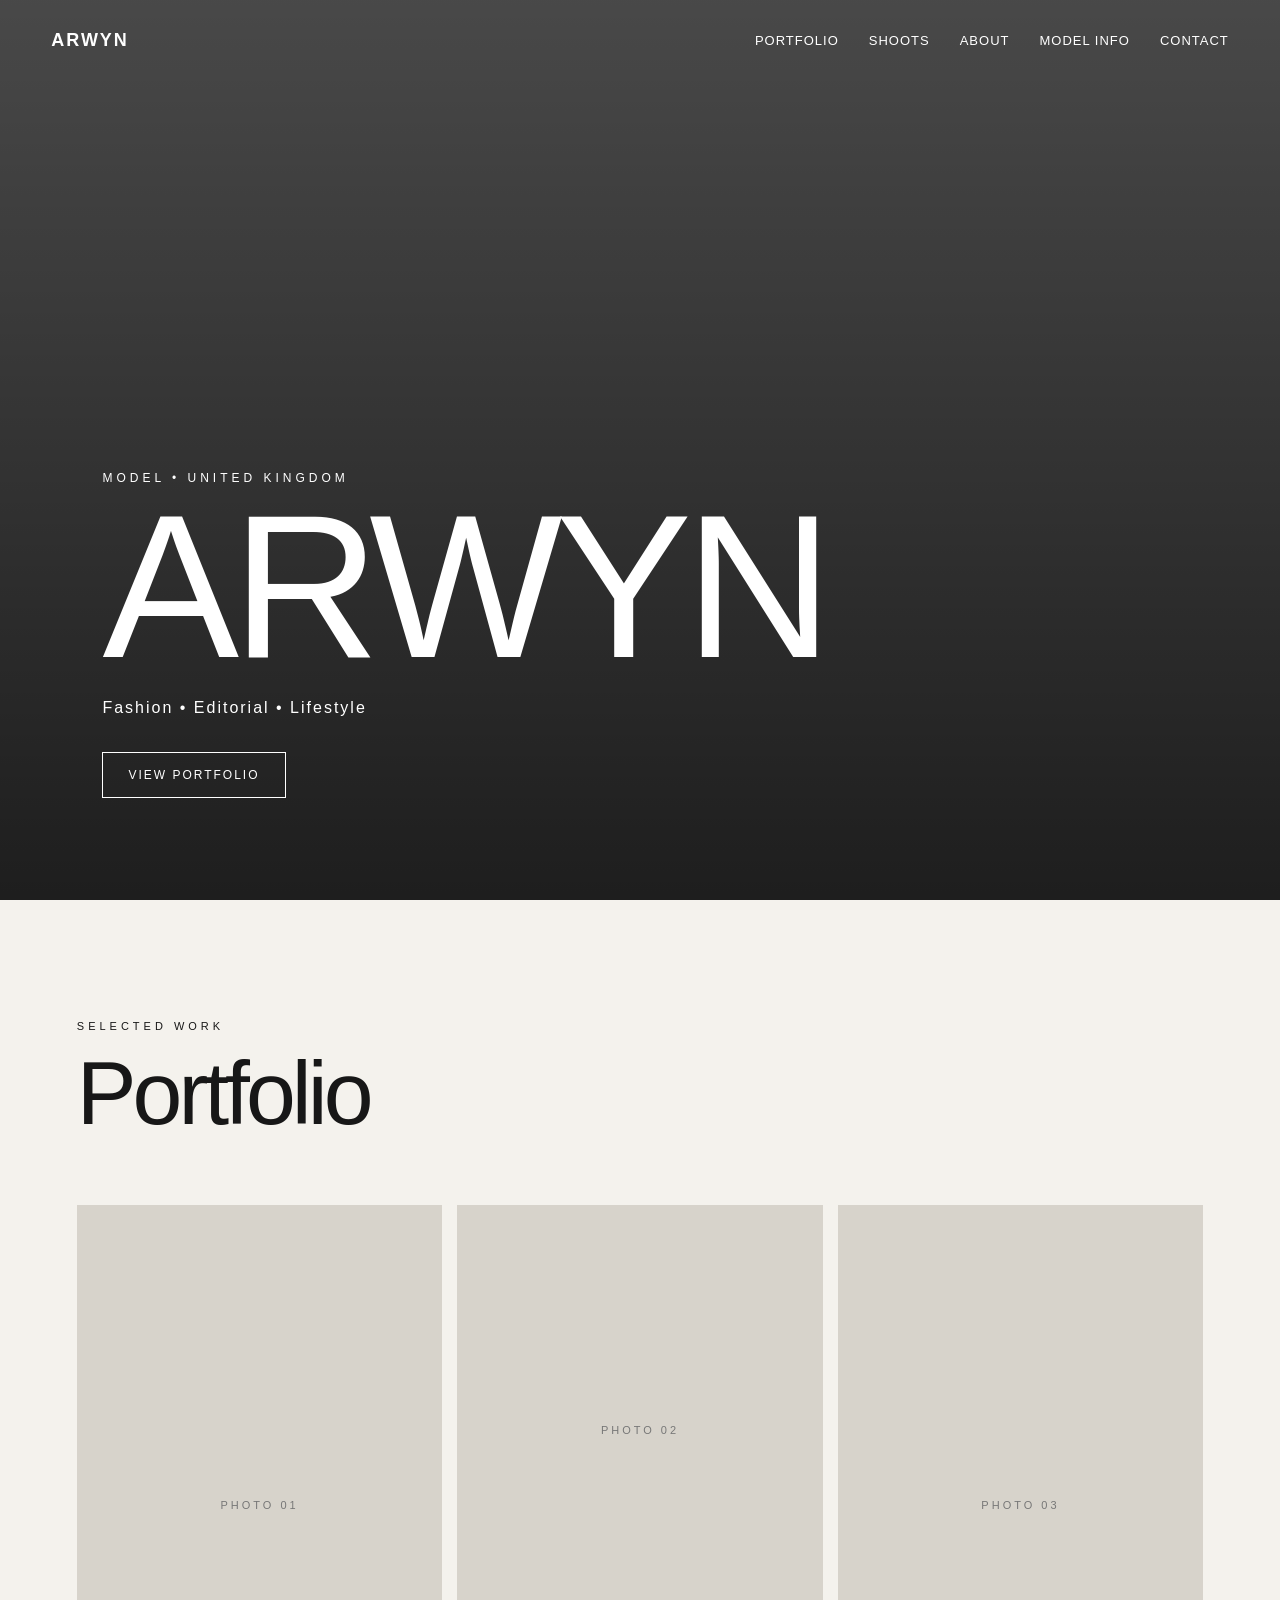
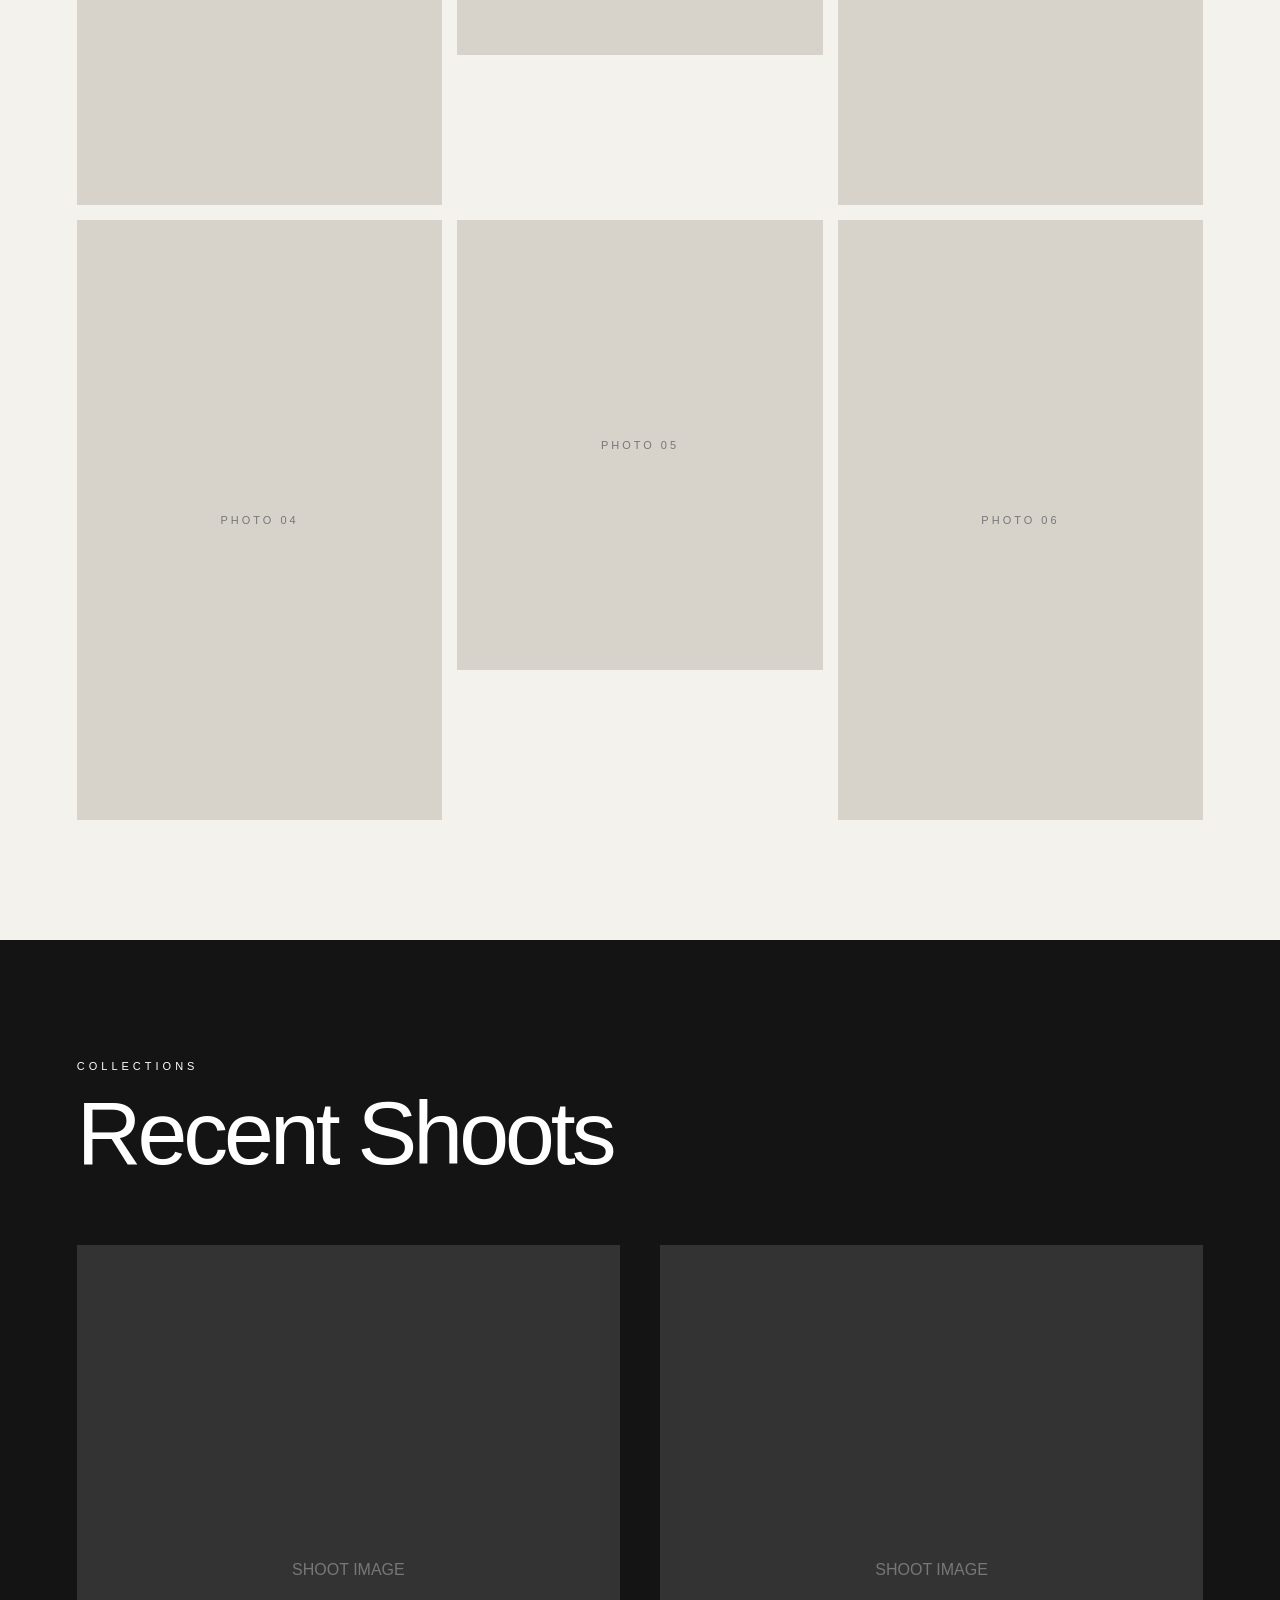
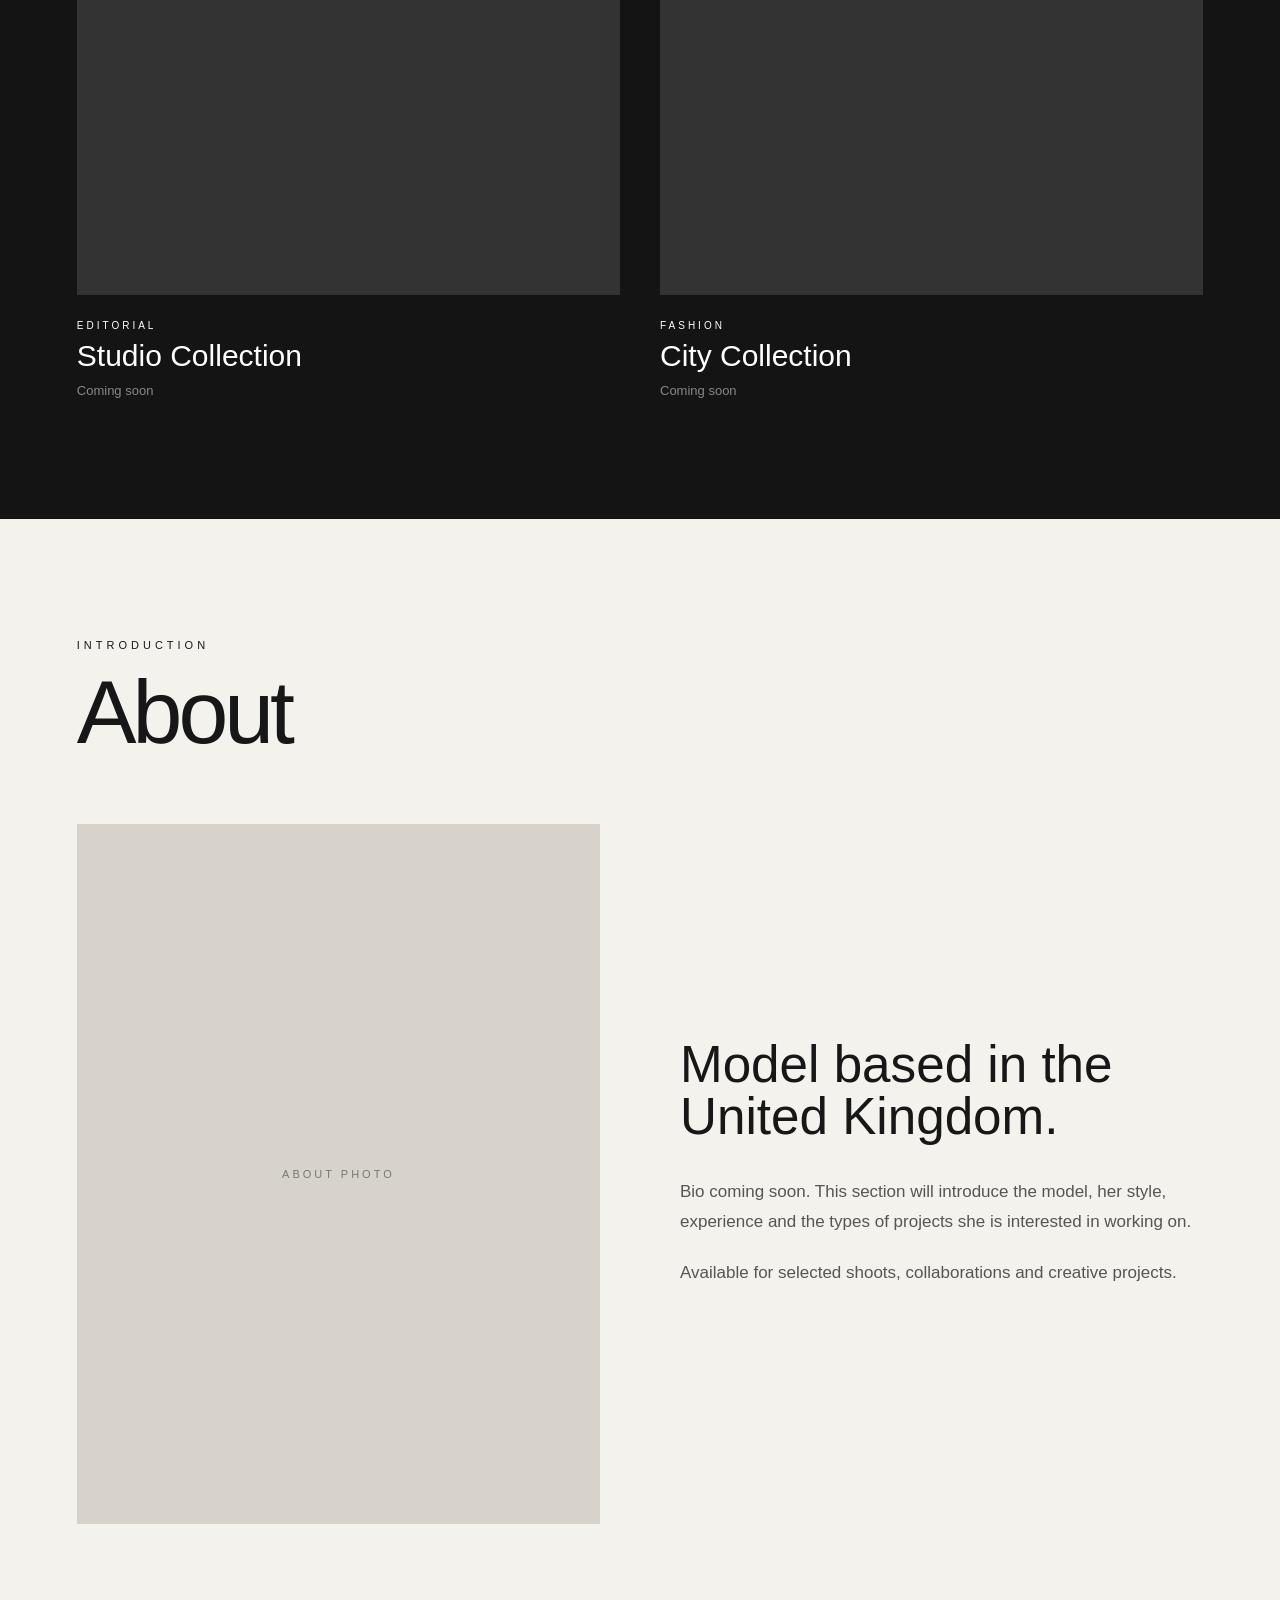
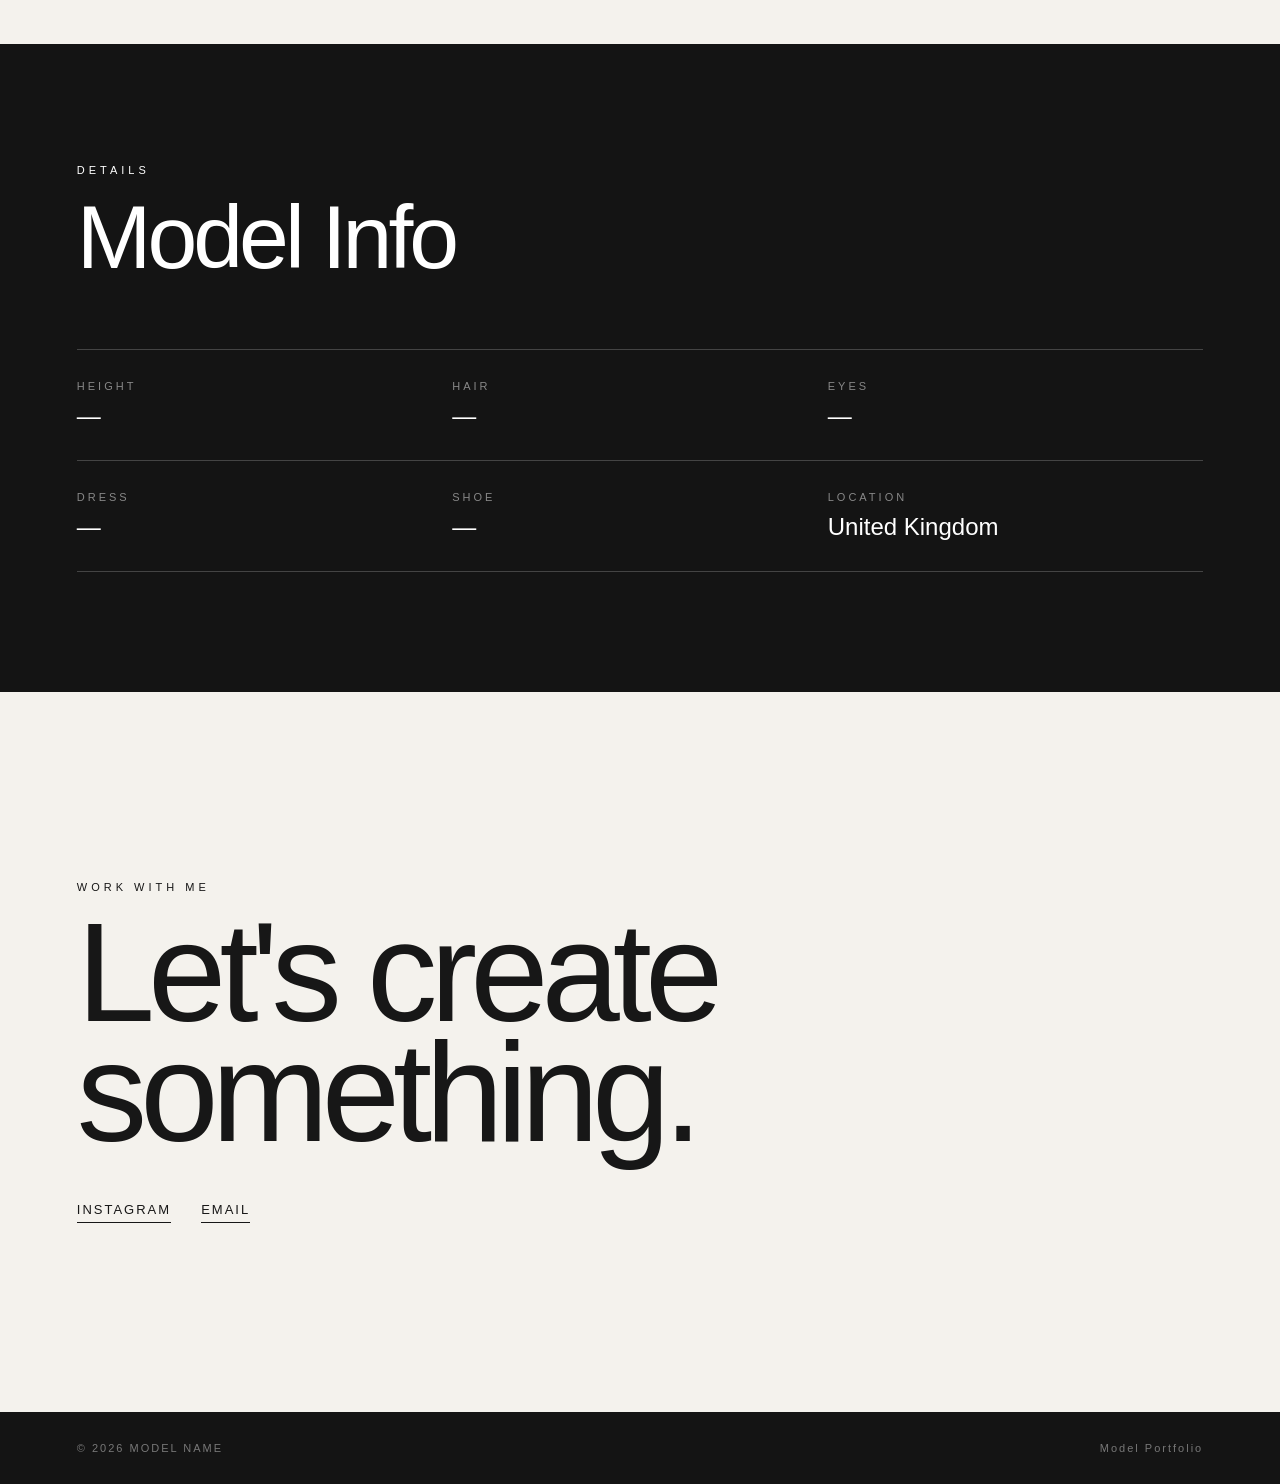
==== index.html @ 03724d53 "Add files via upload" ====
<!DOCTYPE html>
<html lang="en">
<head>
    <meta charset="UTF-8">
    <meta name="viewport" content="width=device-width, initial-scale=1.0">

    <title>Arwyn | Model Portfolio</title>

    <link rel="stylesheet" href="style.css">
</head>

<body>

    <header>
        <nav>
            <a href="#" class="logo">ARWYN</a>

<button class="menu-button" aria-label="Open menu">
    <span></span>
    <span></span>
    <span></span>
</button>

            <div class="nav-links">
                <a href="#portfolio">Portfolio</a>
                <a href="#shoots">Shoots</a>
                <a href="#about">About</a>
                <a href="#info">Model Info</a>
                <a href="#contact">Contact</a>
            </div>
        </nav>
    </header>


    <main>

        <!-- HERO -->
        <section class="hero">
            <div class="hero-content">
                <p class="eyebrow">MODEL • UNITED KINGDOM</p>

                <h1>ARWYN</h1>

                <p class="hero-description">
                    Fashion • Editorial • Lifestyle
                </p>

                <a href="#portfolio" class="button">
                    View Portfolio
                </a>
            </div>
        </section>


        <!-- PORTFOLIO -->
        <section id="portfolio" class="section">

            <div class="section-heading">
                <p>SELECTED WORK</p>
                <h2>Portfolio</h2>
            </div>

            <div class="portfolio-grid">

                <div class="placeholder portfolio-item">
                    PHOTO 01
                </div>

                <div class="placeholder portfolio-item">
                    PHOTO 02
                </div>

                <div class="placeholder portfolio-item">
                    PHOTO 03
                </div>

                <div class="placeholder portfolio-item">
                    PHOTO 04
                </div>

                <div class="placeholder portfolio-item">
                    PHOTO 05
                </div>

                <div class="placeholder portfolio-item">
                    PHOTO 06
                </div>

            </div>

        </section>


        <!-- SHOOTS -->
        <section id="shoots" class="section dark-section">

            <div class="section-heading">
                <p>COLLECTIONS</p>
                <h2>Recent Shoots</h2>
            </div>

            <div class="shoot-grid">

                <article class="shoot-card">
                    <div class="shoot-image">
                        SHOOT IMAGE
                    </div>

                    <p>EDITORIAL</p>
                    <h3>Studio Collection</h3>
                    <span>Coming soon</span>
                </article>


                <article class="shoot-card">
                    <div class="shoot-image">
                        SHOOT IMAGE
                    </div>

                    <p>FASHION</p>
                    <h3>City Collection</h3>
                    <span>Coming soon</span>
                </article>

            </div>

        </section>


        <!-- ABOUT -->
        <section id="about" class="section about">

            <div class="section-heading">
                <p>INTRODUCTION</p>
                <h2>About</h2>
            </div>

            <div class="about-content">

                <div class="about-photo">
                    ABOUT PHOTO
                </div>

                <div class="about-text">
                    <h3>Model based in the United Kingdom.</h3>

                    <p>
                        Bio coming soon. This section will introduce the model,
                        her style, experience and the types of projects she is
                        interested in working on.
                    </p>

                    <p>
                        Available for selected shoots, collaborations and
                        creative projects.
                    </p>
                </div>

            </div>

        </section>


        <!-- MODEL INFO -->
        <section id="info" class="section dark-section">

            <div class="section-heading">
                <p>DETAILS</p>
                <h2>Model Info</h2>
            </div>

            <div class="model-info">

                <div>
                    <span>Height</span>
                    <strong>—</strong>
                </div>

                <div>
                    <span>Hair</span>
                    <strong>—</strong>
                </div>

                <div>
                    <span>Eyes</span>
                    <strong>—</strong>
                </div>

                <div>
                    <span>Dress</span>
                    <strong>—</strong>
                </div>

                <div>
                    <span>Shoe</span>
                    <strong>—</strong>
                </div>

                <div>
                    <span>Location</span>
                    <strong>United Kingdom</strong>
                </div>

            </div>

        </section>


        <!-- CONTACT -->
        <section id="contact" class="section contact">

            <p>WORK WITH ME</p>

            <h2>
                Let's create<br>
                something.
            </h2>

<div class="contact-links">
    <a href="https://www.instagram.com/ari_oats.m/"
       target="_blank"
       rel="noopener noreferrer">
        Instagram
    </a>

    <a href="#" class="email-link">
        Email
    </a>
</div>

        </section>

    </main>


    <footer>
        <p>© 2026 MODEL NAME</p>
        <p>Model Portfolio</p>
    </footer>

<!-- IMAGE LIGHTBOX -->
<div class="lightbox" id="lightbox">
    <button class="lightbox-close" aria-label="Close image">&times;</button>

    <button class="lightbox-arrow lightbox-prev" aria-label="Previous image">
        &#10094;
    </button>

    <div class="lightbox-content">
        <div class="lightbox-placeholder">
            PHOTO
        </div>

        <p class="lightbox-counter"></p>
    </div>

    <button class="lightbox-arrow lightbox-next" aria-label="Next image">
        &#10095;
    </button>
</div>

    <script src="script.js"></script>

</body>
</html>
---- style.css ----
* {
    margin: 0;
    padding: 0;
    box-sizing: border-box;
}

html {
    scroll-behavior: smooth;
}

body {
    font-family: Arial, Helvetica, sans-serif;
    background: #f4f2ed;
    color: #171717;
}


/* NAVIGATION */

header {
    position: absolute;
    top: 0;
    left: 0;
    width: 100%;
    z-index: 10;
}

nav {
    width: min(1400px, 92%);
    margin: auto;
    padding: 30px 0;

    display: flex;
    justify-content: space-between;
    align-items: center;
}

nav a {
    color: white;
    text-decoration: none;
}

.logo {
    font-size: 18px;
    font-weight: 700;
    letter-spacing: 2px;
}

.nav-links {
    display: flex;
    gap: 30px;
}

.nav-links a {
    font-size: 13px;
    text-transform: uppercase;
    letter-spacing: 1px;
}


/* HERO */

.hero {
    min-height: 100vh;

    display: flex;
    align-items: flex-end;

    padding: 8%;

    color: white;

    background:
        linear-gradient(
            rgba(0,0,0,0.15),
            rgba(0,0,0,0.65)
        ),
        #555;

    position: relative;
}

.hero-content {
    max-width: 900px;
}

.eyebrow {
    font-size: 12px;
    letter-spacing: 4px;
    margin-bottom: 20px;
}

.hero h1 {
    font-size: clamp(80px, 16vw, 230px);
    line-height: 0.8;
    letter-spacing: -7px;
    font-weight: 500;
}

.hero-description {
    margin-top: 30px;
    font-size: 16px;
    letter-spacing: 2px;
}

.button {
    display: inline-block;

    margin-top: 35px;
    padding: 15px 25px;

    border: 1px solid white;

    color: white;
    text-decoration: none;

    text-transform: uppercase;
    font-size: 12px;
    letter-spacing: 2px;

    transition: 0.3s;
}

.button:hover {
    background: white;
    color: black;
}


/* GENERAL SECTIONS */

.section {
    padding: 120px 6%;
}

.section-heading {
    margin-bottom: 60px;
}

.section-heading p {
    font-size: 11px;
    letter-spacing: 4px;
    margin-bottom: 10px;
}

.section-heading h2 {
    font-size: clamp(50px, 7vw, 100px);
    font-weight: 400;
    letter-spacing: -4px;
}


/* PORTFOLIO */

.portfolio-grid {
    display: grid;

    grid-template-columns:
        repeat(3, 1fr);

    gap: 15px;
}

.placeholder {
    height: 600px;

    display: flex;
    justify-content: center;
    align-items: center;

    background: #d7d3cb;

    color: #777;

    font-size: 11px;
    letter-spacing: 3px;
}

.placeholder:nth-child(2),
.placeholder:nth-child(5) {
    height: 450px;
}


/* DARK SECTIONS */

.dark-section {
    background: #141414;
    color: white;
}


/* SHOOTS */

.shoot-grid {
    display: grid;
    grid-template-columns: 1fr 1fr;
    gap: 40px;
}

.shoot-image {
    height: 650px;

    display: flex;
    justify-content: center;
    align-items: center;

    background: #333;

    color: #777;

    margin-bottom: 25px;
}

.shoot-card p {
    font-size: 10px;
    letter-spacing: 3px;

    margin-bottom: 8px;
}

.shoot-card h3 {
    font-size: 30px;
    font-weight: 400;

    margin-bottom: 8px;
}

.shoot-card span {
    color: #888;
    font-size: 13px;
}


/* ABOUT */

.about-content {
    display: grid;
    grid-template-columns: 1fr 1fr;

    gap: 80px;
    align-items: center;
}

.about-photo {
    height: 700px;

    background: #d7d3cb;

    display: flex;
    justify-content: center;
    align-items: center;

    color: #777;

    letter-spacing: 3px;
    font-size: 11px;
}

.about-text h3 {
    font-size: clamp(35px, 4vw, 65px);
    font-weight: 400;

    line-height: 1;

    margin-bottom: 35px;
}

.about-text p {
    max-width: 550px;

    font-size: 17px;
    line-height: 1.8;

    margin-bottom: 20px;

    color: #555;
}


/* MODEL INFO */

.model-info {
    display: grid;
    grid-template-columns:
        repeat(3, 1fr);

    border-top: 1px solid #444;
}

.model-info div {
    padding: 30px 0;

    border-bottom: 1px solid #444;
}

.model-info span {
    display: block;

    color: #888;

    font-size: 11px;
    text-transform: uppercase;
    letter-spacing: 3px;

    margin-bottom: 10px;
}

.model-info strong {
    font-size: 24px;
    font-weight: 400;
}


/* CONTACT */

.contact {
    min-height: 80vh;

    display: flex;
    flex-direction: column;
    justify-content: center;
}

.contact > p {
    font-size: 11px;
    letter-spacing: 4px;

    margin-bottom: 20px;
}

.contact h2 {
    font-size: clamp(70px, 11vw, 160px);

    font-weight: 400;
    letter-spacing: -7px;

    line-height: 0.85;
}

.contact-links {
    display: flex;
    gap: 30px;

    margin-top: 50px;
}

.contact-links a {
    color: #171717;

    font-size: 13px;
    text-transform: uppercase;
    letter-spacing: 2px;

    text-decoration: none;

    border-bottom: 1px solid #171717;

    padding-bottom: 5px;
}


/* FOOTER */

footer {
    padding: 30px 6%;

    background: #141414;
    color: #777;

    display: flex;
    justify-content: space-between;

    font-size: 11px;
    letter-spacing: 2px;
}


/* MOBILE */

@media (max-width: 800px) {

    .nav-links {
        display: none;
    }

    .hero {
        padding: 30px;
        padding-bottom: 70px;
    }

    .hero h1 {
        letter-spacing: -4px;
    }

    .section {
        padding: 80px 25px;
    }

    .portfolio-grid {
        grid-template-columns: 1fr;
    }

    .placeholder,
    .placeholder:nth-child(2),
    .placeholder:nth-child(5) {
        height: 550px;
    }

    .shoot-grid {
        grid-template-columns: 1fr;
    }

    .shoot-image {
        height: 550px;
    }

    .about-content {
        grid-template-columns: 1fr;
        gap: 40px;
    }

    .about-photo {
        height: 550px;
    }

    .model-info {
        grid-template-columns: 1fr 1fr;
    }

    .contact h2 {
        letter-spacing: -4px;
    }

}

/* MOBILE MENU BUTTON */

.menu-button {
    display: none;
    background: none;
    border: none;
    cursor: pointer;
    padding: 10px;
}

.menu-button span {
    display: block;
    width: 25px;
    height: 1px;
    background: white;
    margin: 6px 0;
    transition: 0.3s;
}

@media (max-width: 800px) {

    .menu-button {
        display: block;
        position: relative;
        z-index: 101;
    }

    .nav-links {
        position: fixed;
        inset: 0;

        background: #141414;

        display: flex;
        flex-direction: column;
        justify-content: center;
        align-items: center;

        gap: 30px;

        opacity: 0;
        visibility: hidden;

        transition: 0.3s;

        z-index: 100;
    }

    .nav-links.active {
        opacity: 1;
        visibility: visible;
    }

    .nav-links a {
        font-size: 25px;
    }

    .menu-button.active span:nth-child(1) {
        transform: translateY(7px) rotate(45deg);
    }

    .menu-button.active span:nth-child(2) {
        opacity: 0;
    }

    .menu-button.active span:nth-child(3) {
        transform: translateY(-7px) rotate(-45deg);
    }
}

/* PORTFOLIO HOVER */

.portfolio-item {
    cursor: pointer;
    overflow: hidden;
    transition: transform 0.3s ease;
}

.portfolio-item:hover {
    transform: scale(0.985);
}


/* LIGHTBOX */

.lightbox {
    position: fixed;
    inset: 0;

    background: rgba(10, 10, 10, 0.97);

    z-index: 1000;

    display: flex;
    align-items: center;
    justify-content: center;

    opacity: 0;
    visibility: hidden;

    transition: opacity 0.3s ease;
}

.lightbox.active {
    opacity: 1;
    visibility: visible;
}

.lightbox-content {
    width: min(80vw, 900px);
    height: 80vh;

    display: flex;
    flex-direction: column;
    justify-content: center;
    align-items: center;
}

.lightbox-placeholder {
    width: 100%;
    height: 100%;

    background: #292929;

    color: #777;

    display: flex;
    align-items: center;
    justify-content: center;

    letter-spacing: 4px;
    font-size: 12px;
}

.lightbox-counter {
    color: #888;

    margin-top: 15px;

    font-size: 11px;
    letter-spacing: 3px;
}

.lightbox-close {
    position: absolute;

    top: 25px;
    right: 35px;

    border: none;
    background: none;

    color: white;

    font-size: 45px;
    font-weight: 200;

    cursor: pointer;

    z-index: 1001;
}

.lightbox-arrow {
    position: absolute;

    top: 50%;
    transform: translateY(-50%);

    background: none;
    border: none;

    color: white;

    font-size: 35px;

    cursor: pointer;

    padding: 25px;
}

.lightbox-prev {
    left: 20px;
}

.lightbox-next {
    right: 20px;
}


/* LIGHTBOX MOBILE */

@media (max-width: 800px) {

    .lightbox-content {
        width: 90vw;
        height: 70vh;
    }

    .lightbox-prev {
        left: 0;
    }

    .lightbox-next {
        right: 0;
    }

    .lightbox-arrow {
        font-size: 25px;
        padding: 15px;
    }

    .lightbox-close {
        top: 15px;
        right: 20px;
    }
}
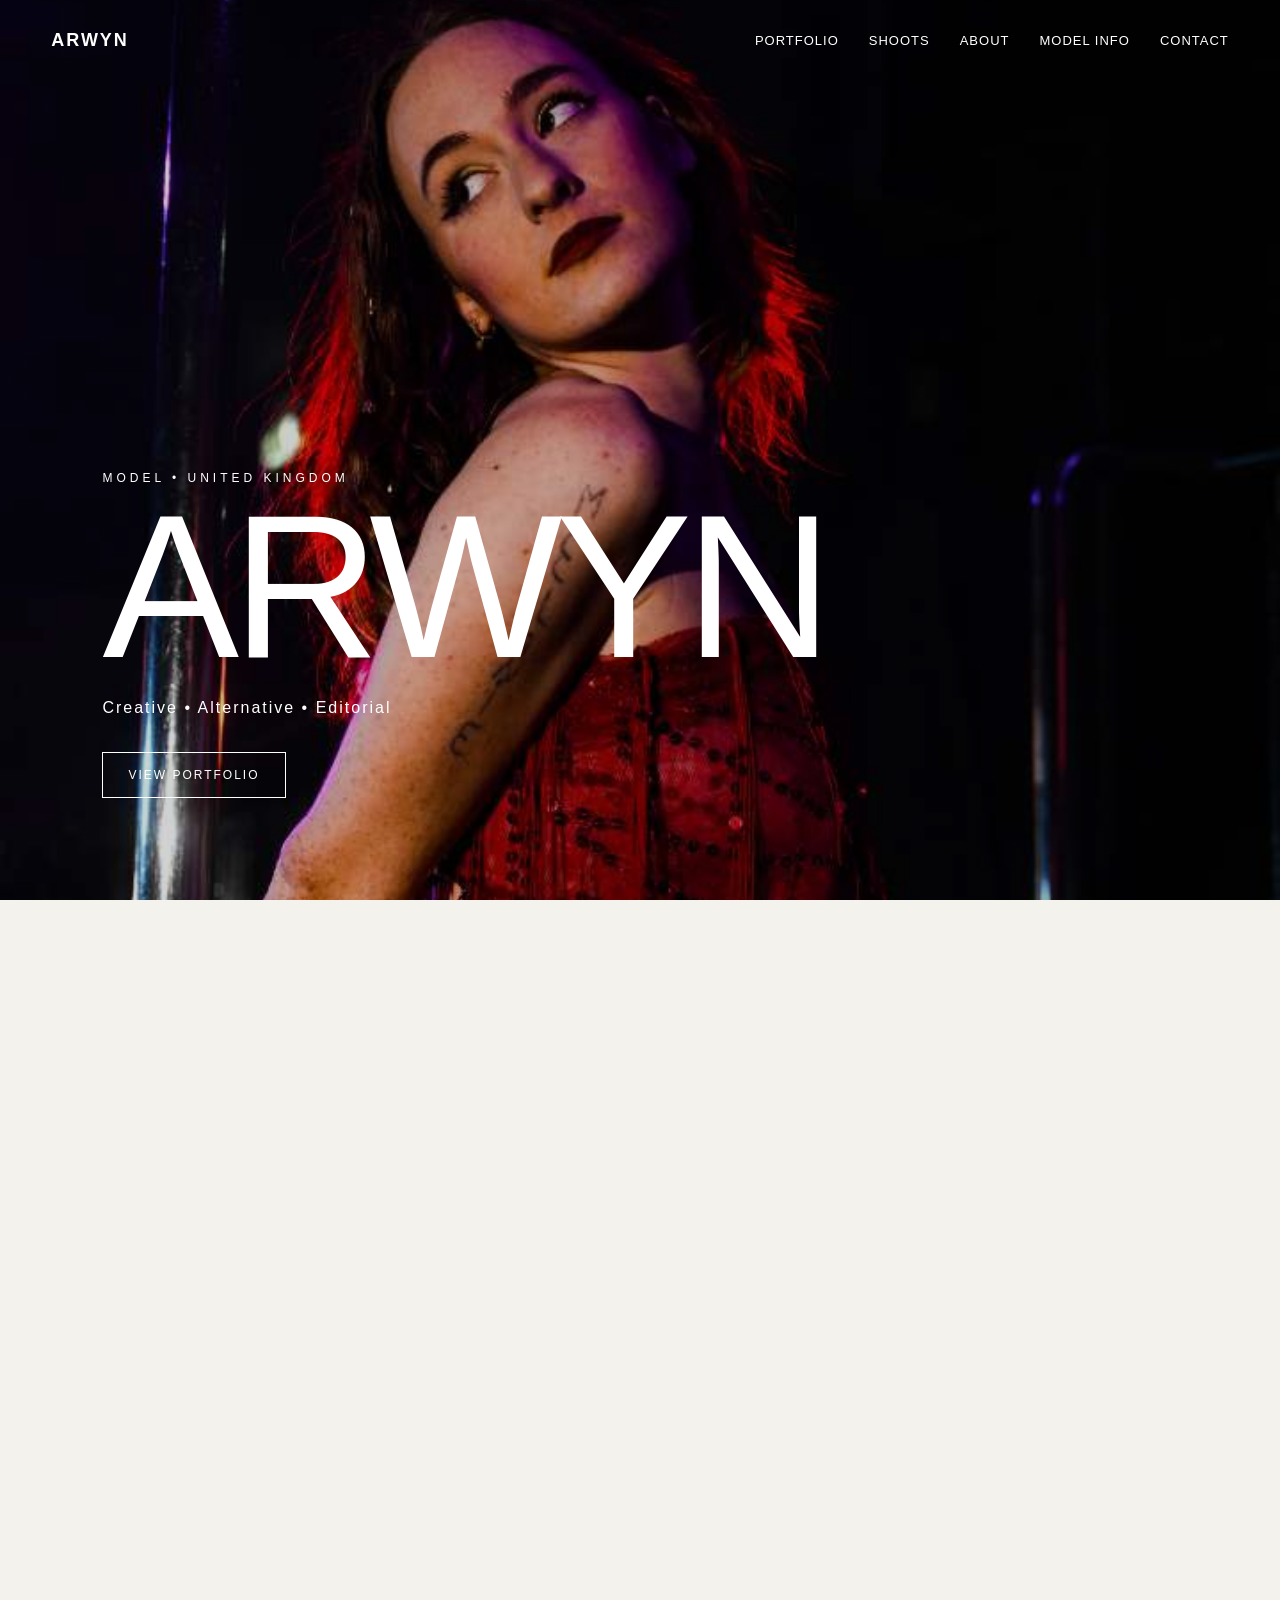
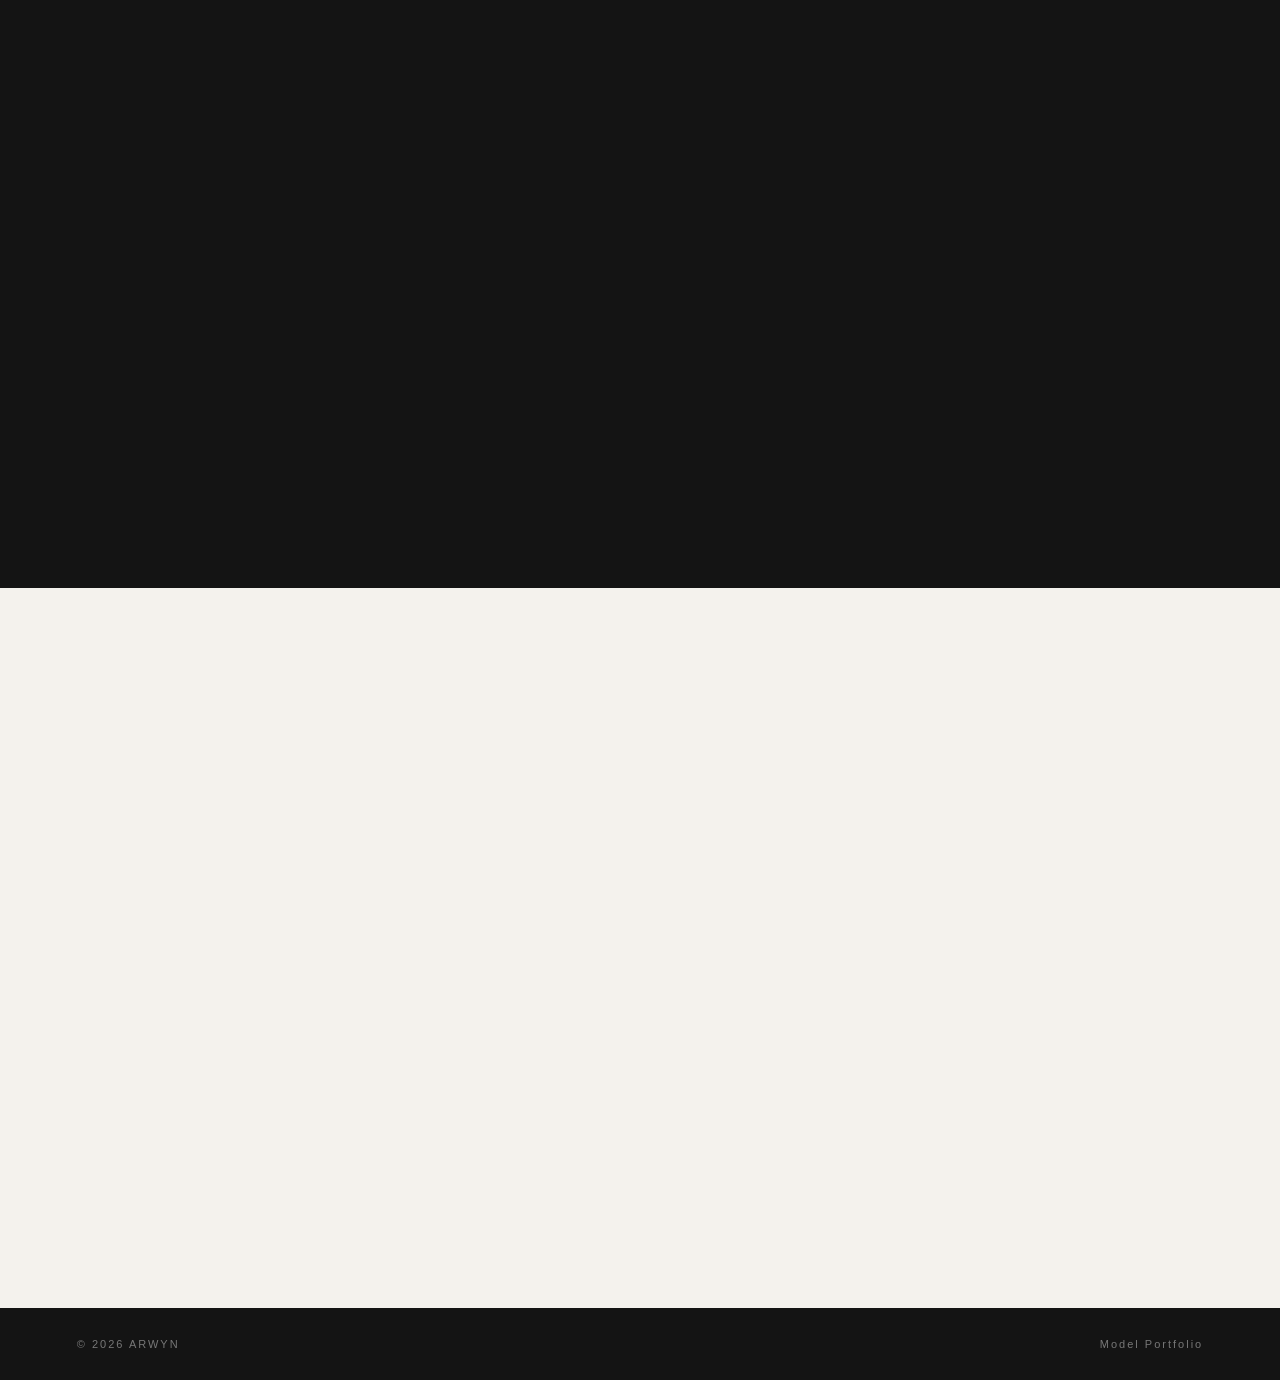
==== commit 8ce51685: "Add files via upload" ====
--- a/index.html
+++ b/index.html
@@ -42,7 +42,7 @@
                 <h1>ARWYN</h1>
 
                 <p class="hero-description">
-                    Fashion • Editorial • Lifestyle
+                    Creative • Alternative • Editorial
                 </p>
 
                 <a href="#portfolio" class="button">
@@ -55,38 +55,38 @@
         <!-- PORTFOLIO -->
         <section id="portfolio" class="section">
 
-            <div class="section-heading">
+            <div class="section-heading reveal">
                 <p>SELECTED WORK</p>
                 <h2>Portfolio</h2>
             </div>
 
-            <div class="portfolio-grid">
-
-                <div class="placeholder portfolio-item">
-                    PHOTO 01
-                </div>
-
-                <div class="placeholder portfolio-item">
-                    PHOTO 02
-                </div>
-
-                <div class="placeholder portfolio-item">
-                    PHOTO 03
-                </div>
-
-                <div class="placeholder portfolio-item">
-                    PHOTO 04
-                </div>
-
-                <div class="placeholder portfolio-item">
-                    PHOTO 05
-                </div>
-
-                <div class="placeholder portfolio-item">
-                    PHOTO 06
-                </div>
-
-            </div>
+<div class="portfolio-grid reveal">
+
+    <div class="portfolio-item">
+        <img src="images/portfolio/arwyn-01.jpg" alt="Arwyn modelling">
+    </div>
+
+    <div class="portfolio-item">
+        <img src="images/portfolio/arwyn-02.jpg" alt="Arwyn modelling">
+    </div>
+
+    <div class="portfolio-item">
+        <img src="images/portfolio/arwyn-03.jpg" alt="Arwyn modelling">
+    </div>
+
+    <div class="portfolio-item">
+        <img src="images/portfolio/arwyn-04.jpg" alt="Arwyn modelling">
+    </div>
+
+    <div class="portfolio-item">
+        <img src="images/portfolio/arwyn-05.jpg" alt="Arwyn modelling">
+    </div>
+
+    <div class="portfolio-item">
+        <img src="images/portfolio/arwyn-06.jpg" alt="Arwyn modelling">
+    </div>
+
+</div>
 
         </section>
 
@@ -94,12 +94,12 @@
         <!-- SHOOTS -->
         <section id="shoots" class="section dark-section">
 
-            <div class="section-heading">
+            <div class="section-heading reveal">
                 <p>COLLECTIONS</p>
                 <h2>Recent Shoots</h2>
             </div>
 
-            <div class="shoot-grid">
+            <div class="shoot-grid reveal">
 
                 <article class="shoot-card">
                     <div class="shoot-image">
@@ -130,31 +130,35 @@
         <!-- ABOUT -->
         <section id="about" class="section about">
 
-            <div class="section-heading">
+            <div class="section-heading reveal">
                 <p>INTRODUCTION</p>
                 <h2>About</h2>
             </div>
 
-            <div class="about-content">
+            <div class="about-content reveal">
 
                 <div class="about-photo">
                     ABOUT PHOTO
                 </div>
 
-                <div class="about-text">
-                    <h3>Model based in the United Kingdom.</h3>
-
-                    <p>
-                        Bio coming soon. This section will introduce the model,
-                        her style, experience and the types of projects she is
-                        interested in working on.
-                    </p>
-
-                    <p>
-                        Available for selected shoots, collaborations and
-                        creative projects.
-                    </p>
-                </div>
+<div class="about-text">
+
+    <h3>Adventurous, creative and always up for something new.</h3>
+
+    <p>
+        I'm Arwyn, a UK-based model with an adventurous spirit
+        and a bubbly, outgoing personality. I love trying new
+        things, getting creative and bringing energy and
+        personality to every shoot.
+    </p>
+
+    <p>
+        I'm always interested in exploring new styles, ideas and
+        locations, and I'm excited to keep building my portfolio
+        through creative shoots and collaborations.
+    </p>
+
+</div>
 
             </div>
 
@@ -164,50 +168,50 @@
         <!-- MODEL INFO -->
         <section id="info" class="section dark-section">
 
-            <div class="section-heading">
+            <div class="section-heading reveal">
                 <p>DETAILS</p>
                 <h2>Model Info</h2>
             </div>
 
-            <div class="model-info">
-
-                <div>
-                    <span>Height</span>
-                    <strong>—</strong>
-                </div>
-
-                <div>
-                    <span>Hair</span>
-                    <strong>—</strong>
-                </div>
-
-                <div>
-                    <span>Eyes</span>
-                    <strong>—</strong>
-                </div>
-
-                <div>
-                    <span>Dress</span>
-                    <strong>—</strong>
-                </div>
-
-                <div>
-                    <span>Shoe</span>
-                    <strong>—</strong>
-                </div>
-
-                <div>
-                    <span>Location</span>
-                    <strong>United Kingdom</strong>
-                </div>
-
-            </div>
+<div class="model-info reveal">
+
+    <div>
+        <span>Height</span>
+        <strong>5'3"</strong>
+    </div>
+
+    <div>
+        <span>Hair</span>
+        <strong>Red</strong>
+    </div>
+
+    <div>
+        <span>Eyes</span>
+        <strong>Brown</strong>
+    </div>
+
+    <div>
+        <span>Dress</span>
+        <strong>UK 8</strong>
+    </div>
+
+    <div>
+        <span>Shoe</span>
+        <strong>UK 5</strong>
+    </div>
+
+    <div>
+        <span>Location</span>
+        <strong>United Kingdom</strong>
+    </div>
+
+</div>
 
         </section>
 
 
         <!-- CONTACT -->
-        <section id="contact" class="section contact">
+        <section id="contact" class="section contact reveal">
 
             <p>WORK WITH ME</p>
 
@@ -234,7 +238,7 @@
 
 
     <footer>
-        <p>© 2026 MODEL NAME</p>
+        <p>© 2026 ARWYN</p>
         <p>Model Portfolio</p>
     </footer>
 
--- a/style.css
+++ b/style.css
@@ -71,13 +71,16 @@
     color: white;
 
     background:
-        linear-gradient(
-            rgba(0,0,0,0.15),
-            rgba(0,0,0,0.65)
-        ),
-        #555;
-
-    position: relative;
+    linear-gradient(
+        90deg,
+        rgba(0, 0, 0, 0.15),
+        rgba(0, 0, 0, 0.35)
+    ),
+    url("images/hero/arwyn-hero.jpg");
+
+background-size: cover;
+background-position: center 25%;
+background-repeat: no-repeat;
 }
 
 .hero-content {
@@ -159,6 +162,26 @@
         repeat(3, 1fr);
 
     gap: 15px;
+}
+
+.portfolio-item {
+    overflow: hidden;
+    cursor: pointer;
+    background: #111;
+}
+
+.portfolio-item img {
+    width: 100%;
+    height: 100%;
+    display: block;
+
+    object-fit: cover;
+
+    transition: transform 0.6s ease;
+}
+
+.portfolio-item:hover img {
+    transform: scale(1.025);
 }
 
 .placeholder {
@@ -649,4 +672,19 @@
         top: 15px;
         right: 20px;
     }
+}
+
+/* SCROLL REVEAL */
+
+.reveal {
+    opacity: 0;
+    transform: translateY(40px);
+    transition:
+        opacity 0.8s ease,
+        transform 0.8s ease;
+}
+
+.reveal.visible {
+    opacity: 1;
+    transform: translateY(0);
 }
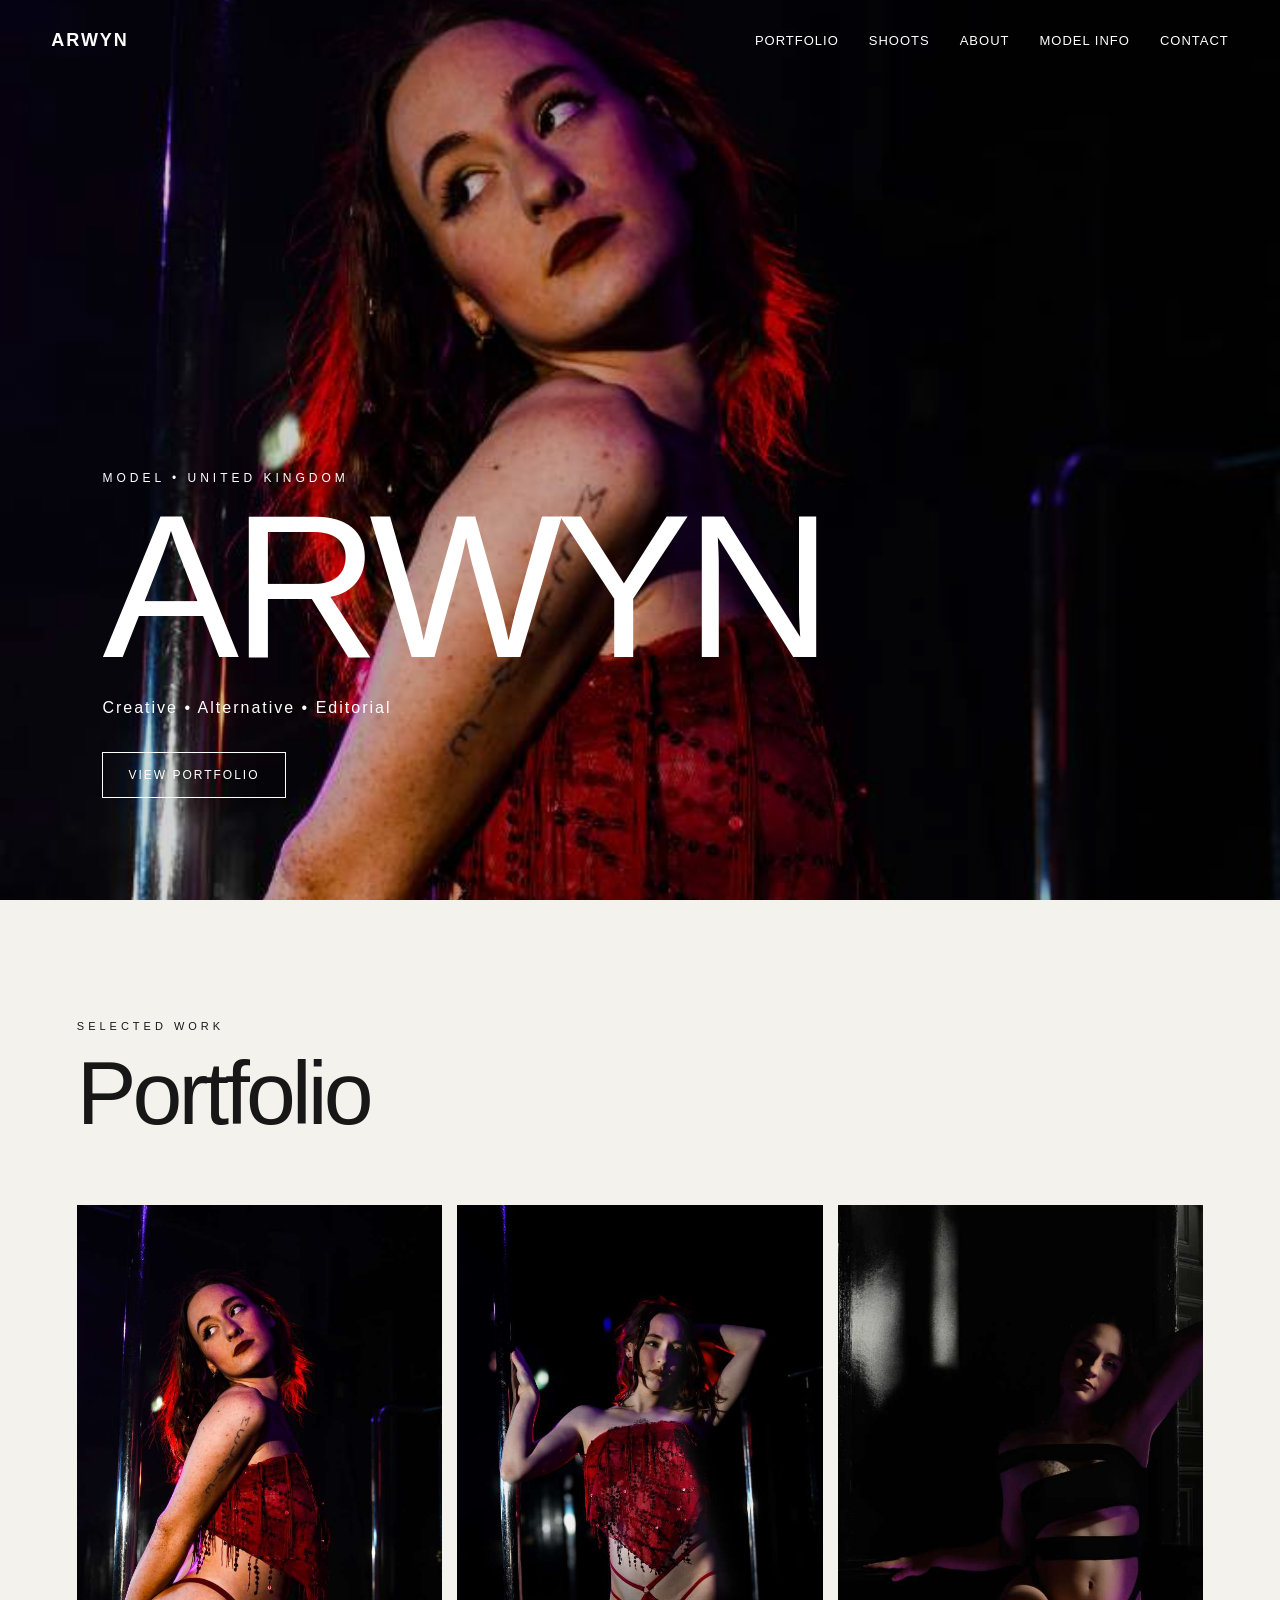
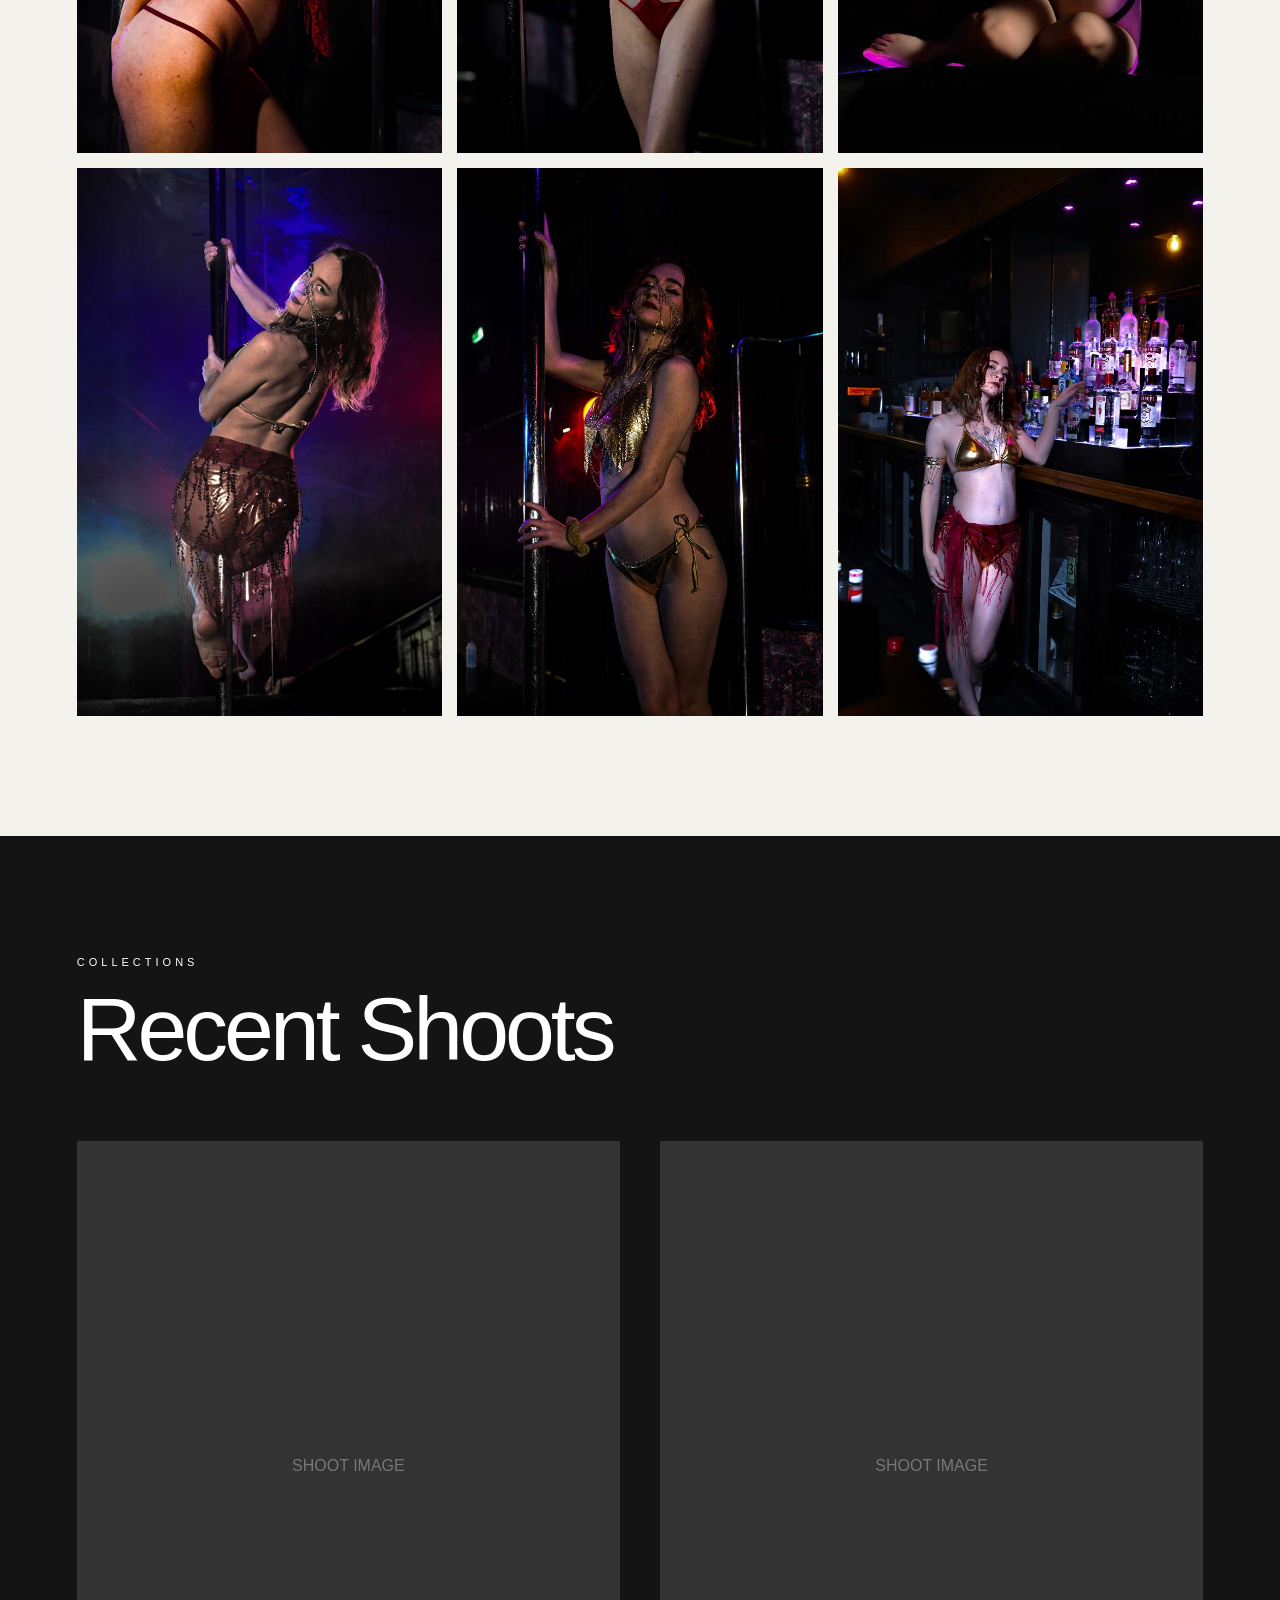
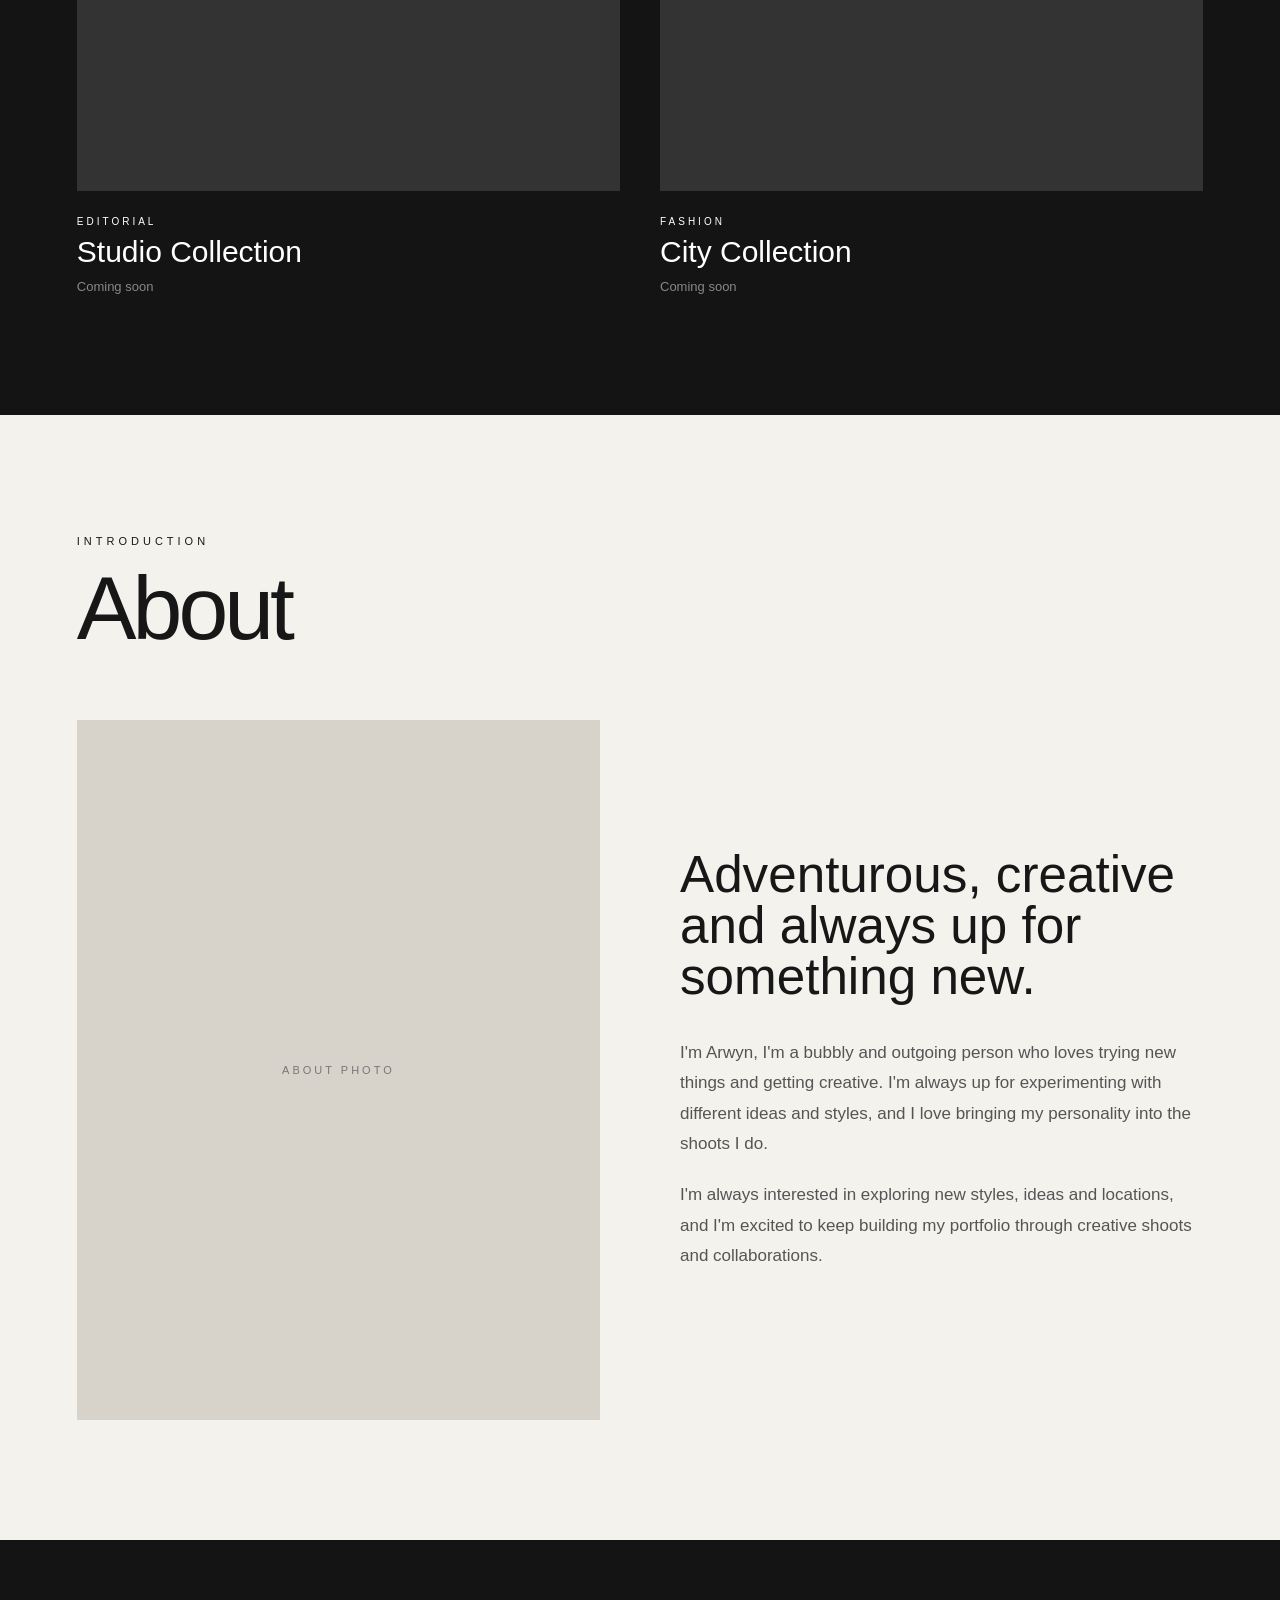
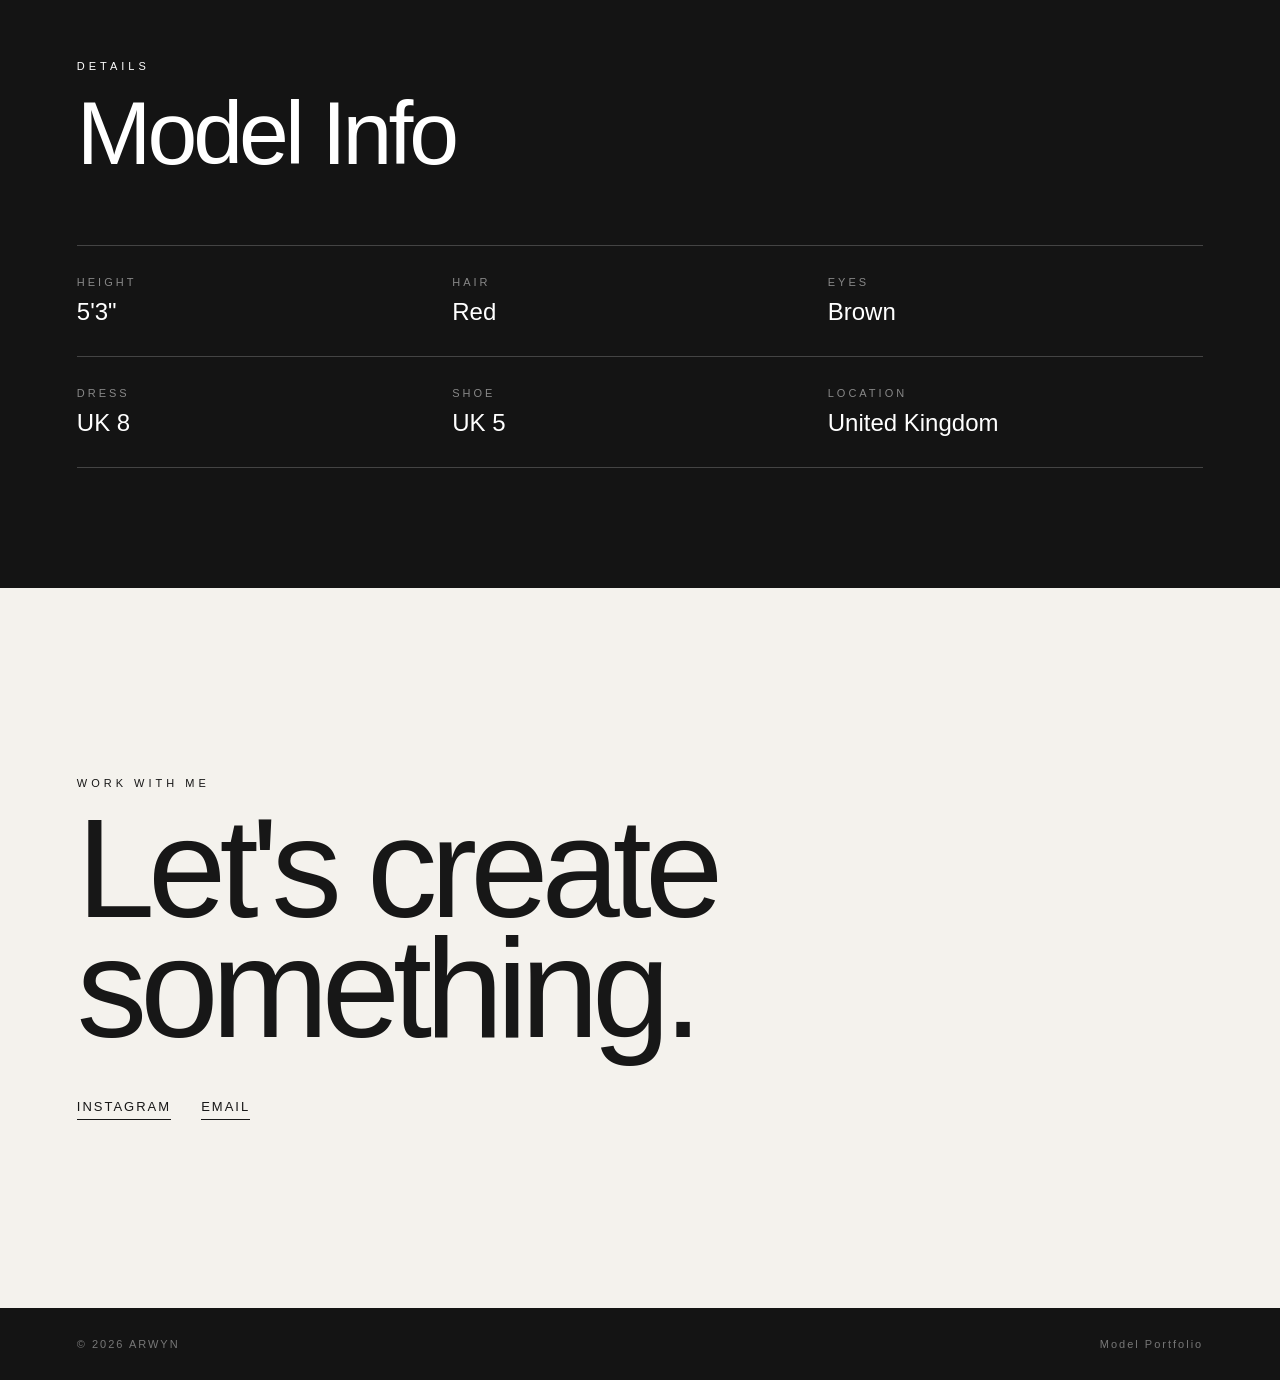
==== commit 5909d286: "Add files via upload" ====
--- a/index.html
+++ b/index.html
@@ -146,10 +146,9 @@
     <h3>Adventurous, creative and always up for something new.</h3>
 
     <p>
-        I'm Arwyn, a UK-based model with an adventurous spirit
-        and a bubbly, outgoing personality. I love trying new
-        things, getting creative and bringing energy and
-        personality to every shoot.
+        I'm Arwyn, I'm a bubbly and outgoing person who loves trying new things
+        and getting creative. I'm always up for experimenting with different ideas
+        and styles, and I love bringing my personality into the shoots I do.
     </p>
 
     <p>
--- a/style.css
+++ b/style.css
@@ -560,6 +560,18 @@
     transition: opacity 0.3s ease;
 }
 
+.lightbox-image {
+    display: block;
+
+    max-width: 100%;
+    max-height: 75vh;
+
+    width: auto;
+    height: auto;
+
+    object-fit: contain;
+}
+
 .lightbox.active {
     opacity: 1;
     visibility: visible;
@@ -676,12 +688,25 @@
 
 /* SCROLL REVEAL */
 
+/* Elements are visible by default */
 .reveal {
+    opacity: 1;
+    transform: translateY(0);
+}
+
+/* Only hide them if JS confirms animations work */
+.animations-enabled .reveal {
     opacity: 0;
     transform: translateY(40px);
+
     transition:
         opacity 0.8s ease,
         transform 0.8s ease;
+}
+
+.animations-enabled .reveal.visible {
+    opacity: 1;
+    transform: translateY(0);
 }
 
 .reveal.visible {
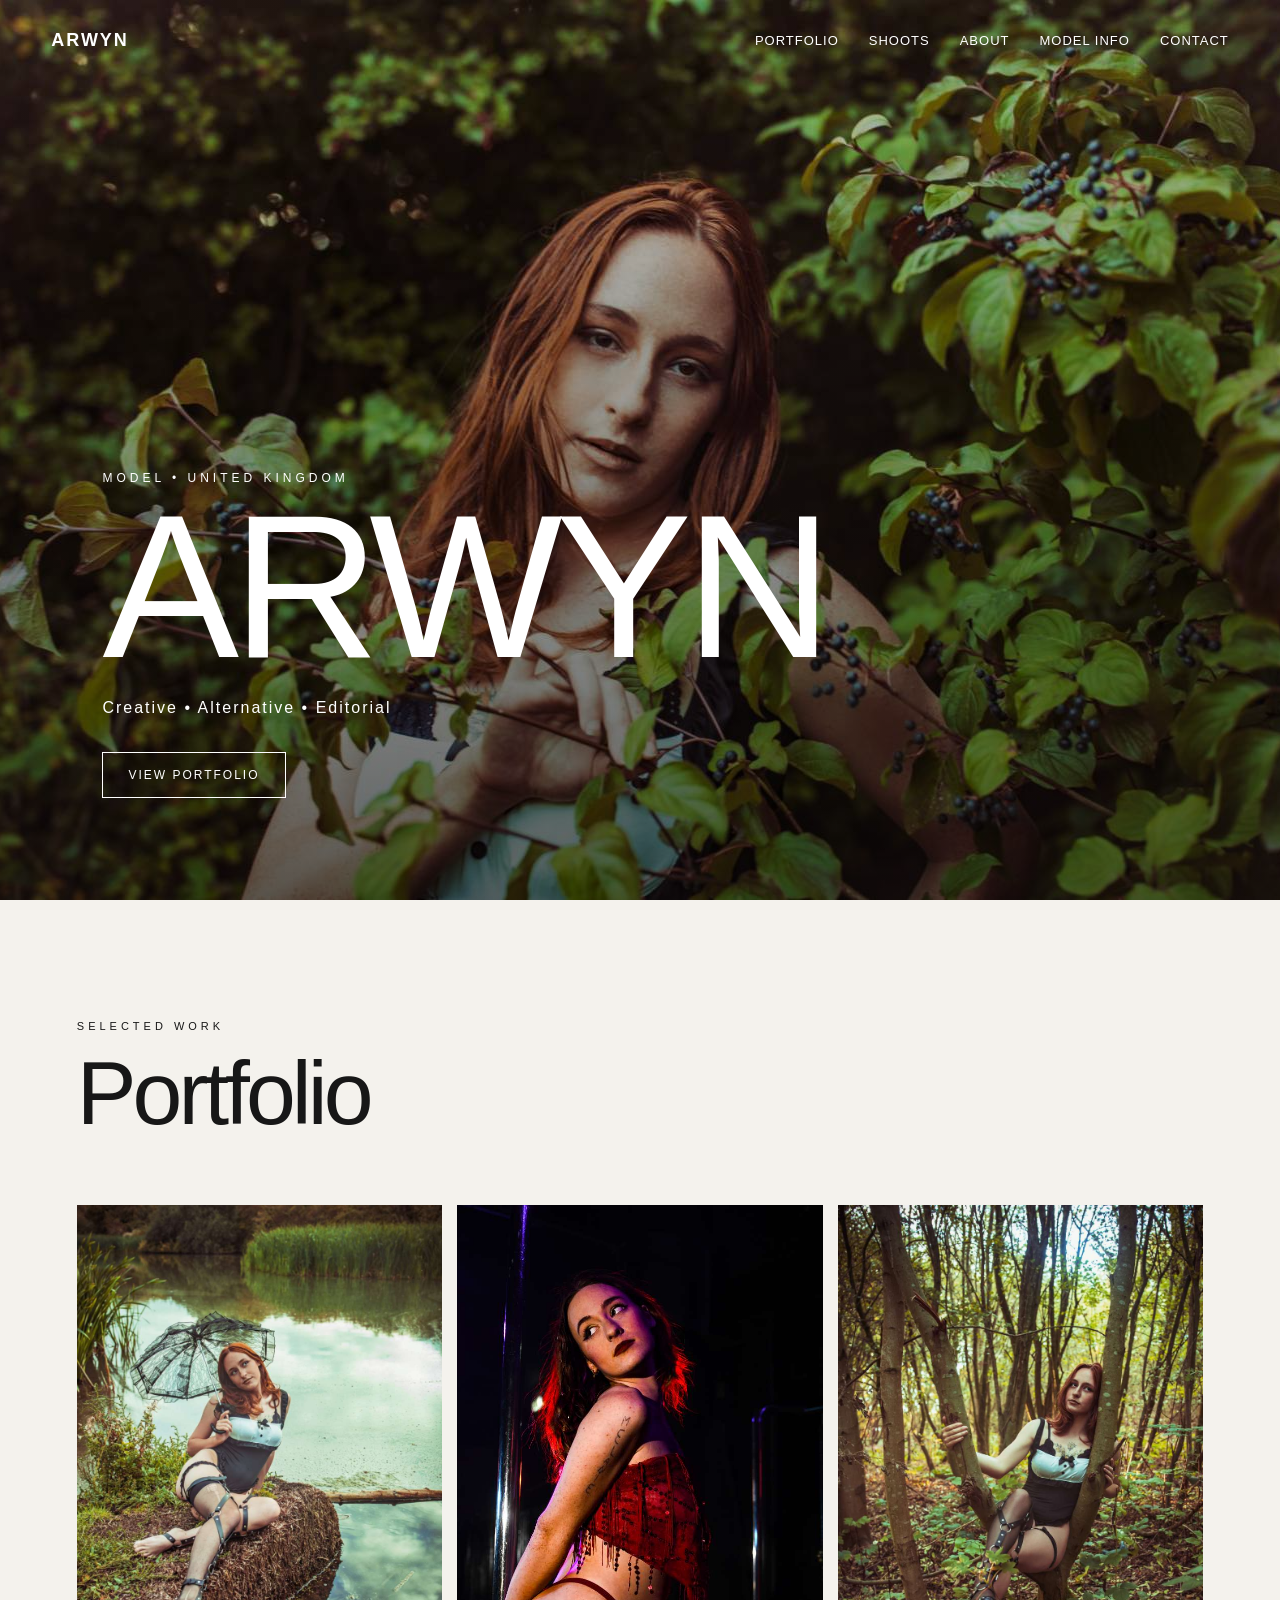
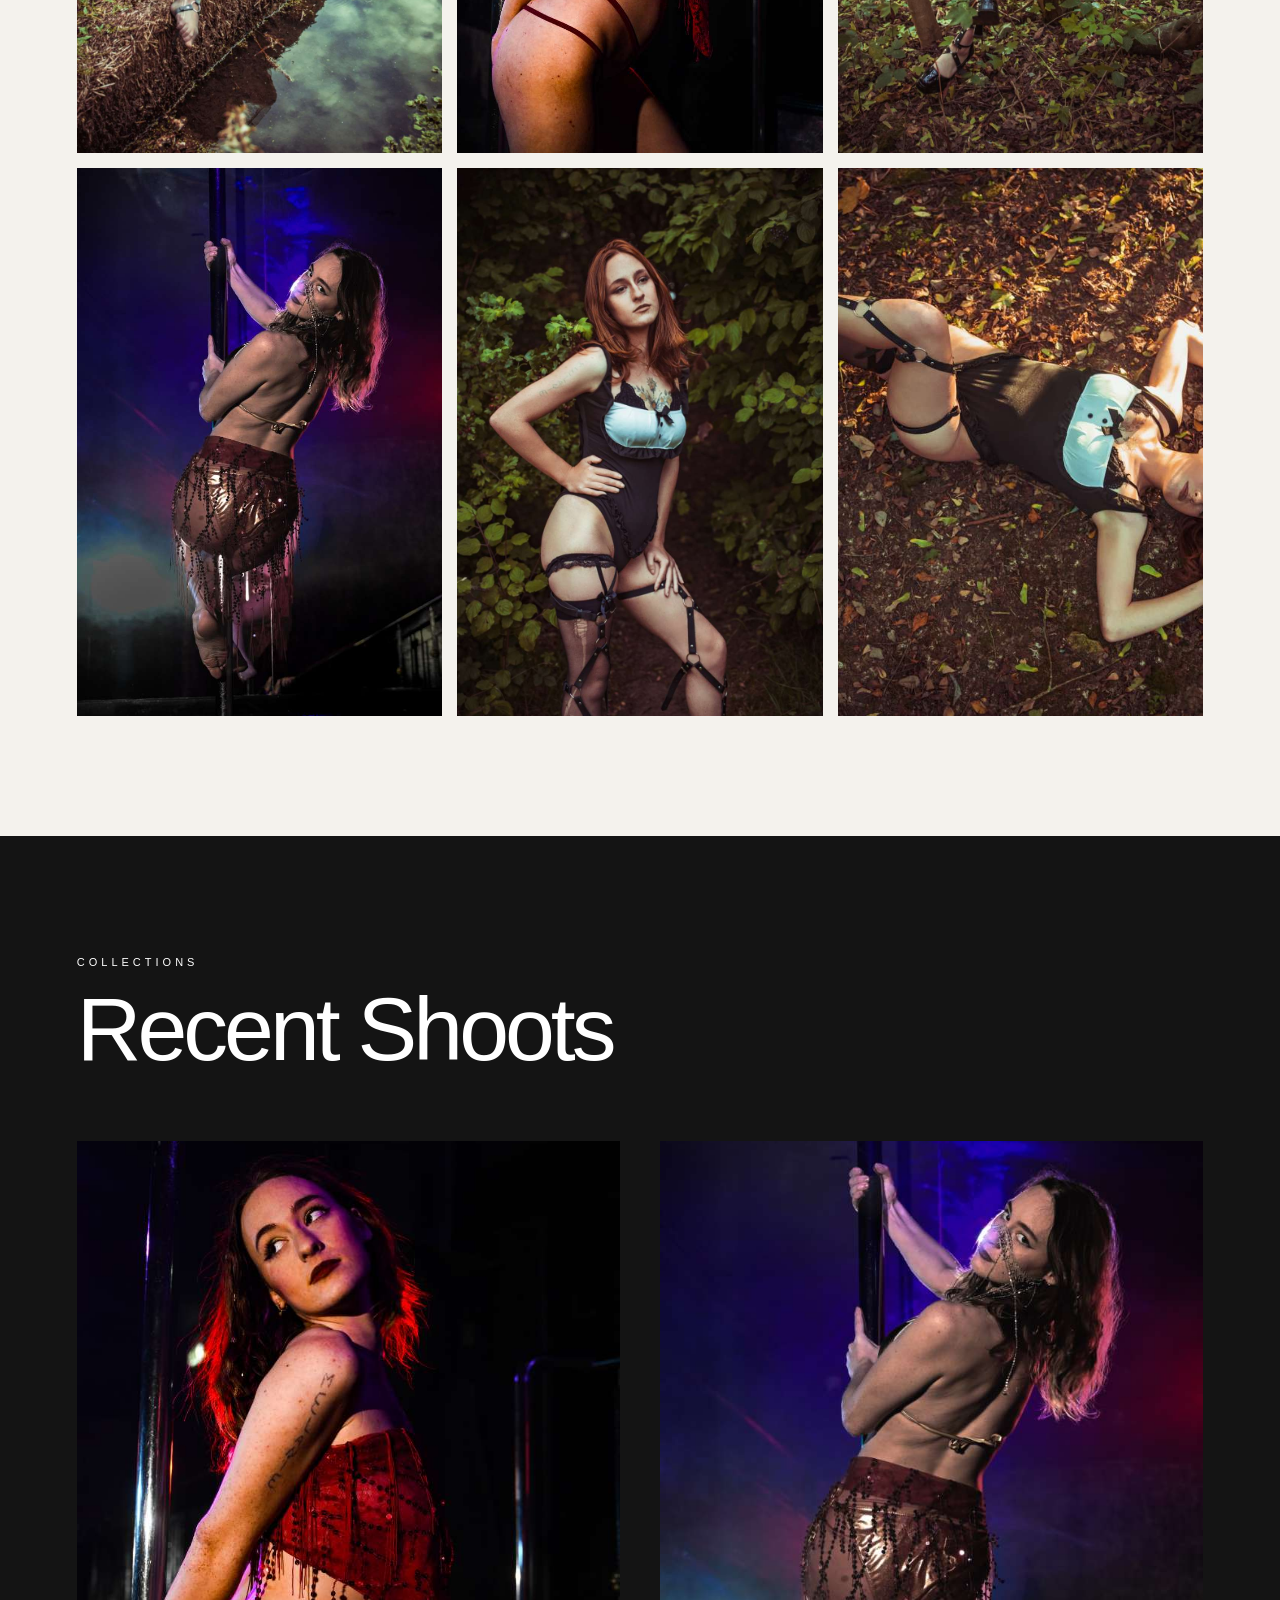
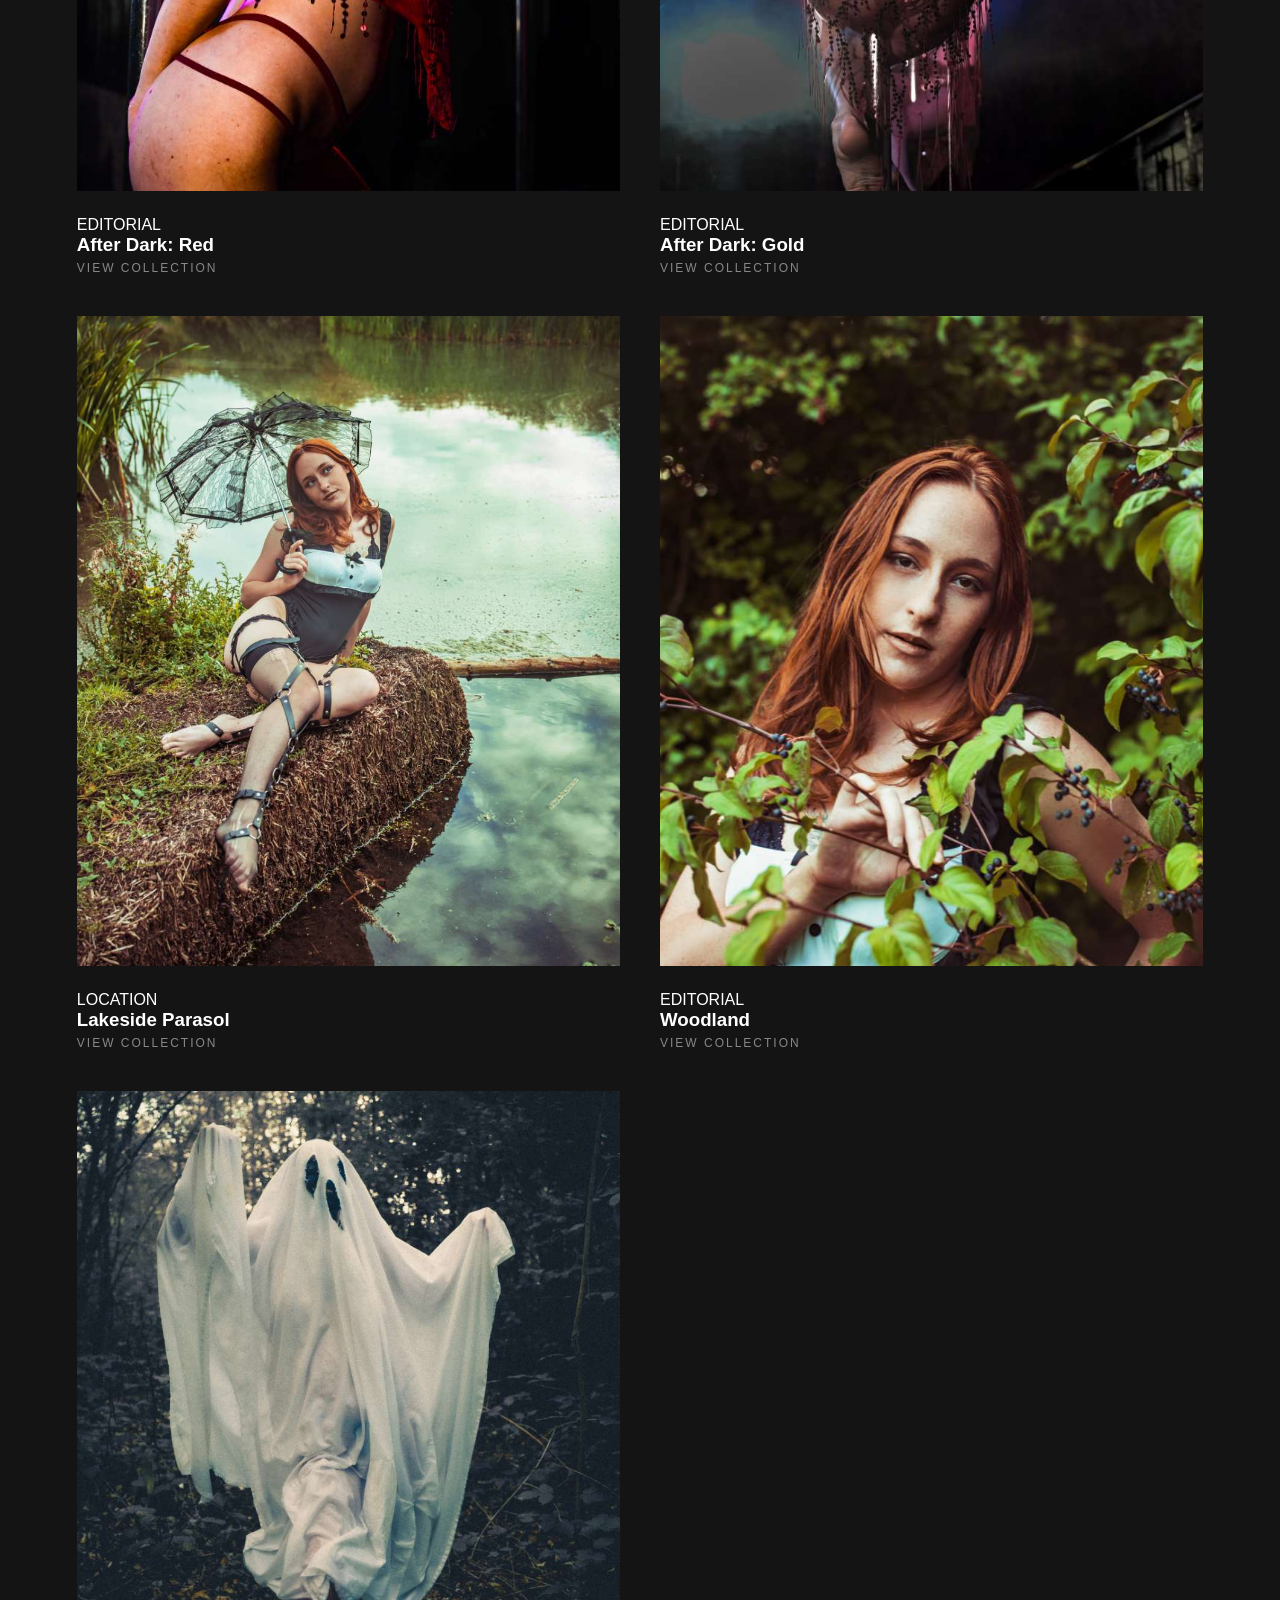
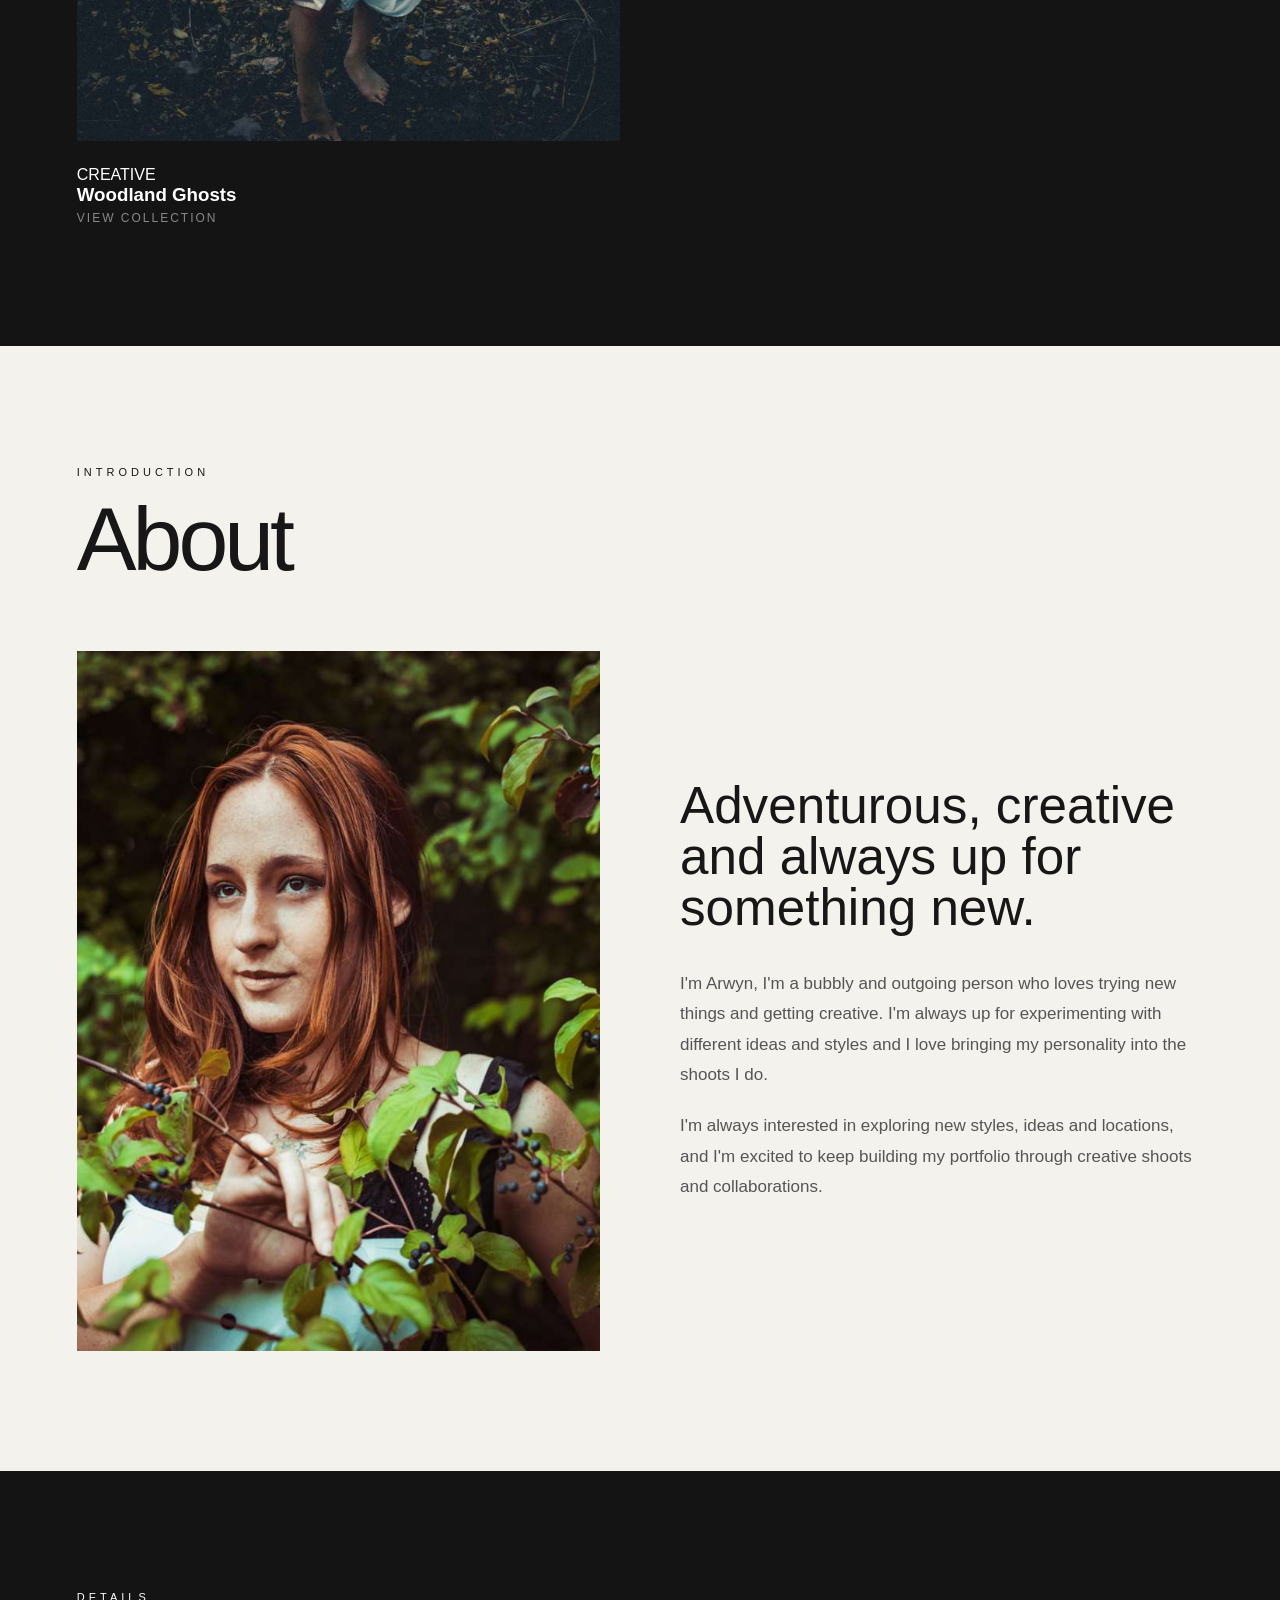
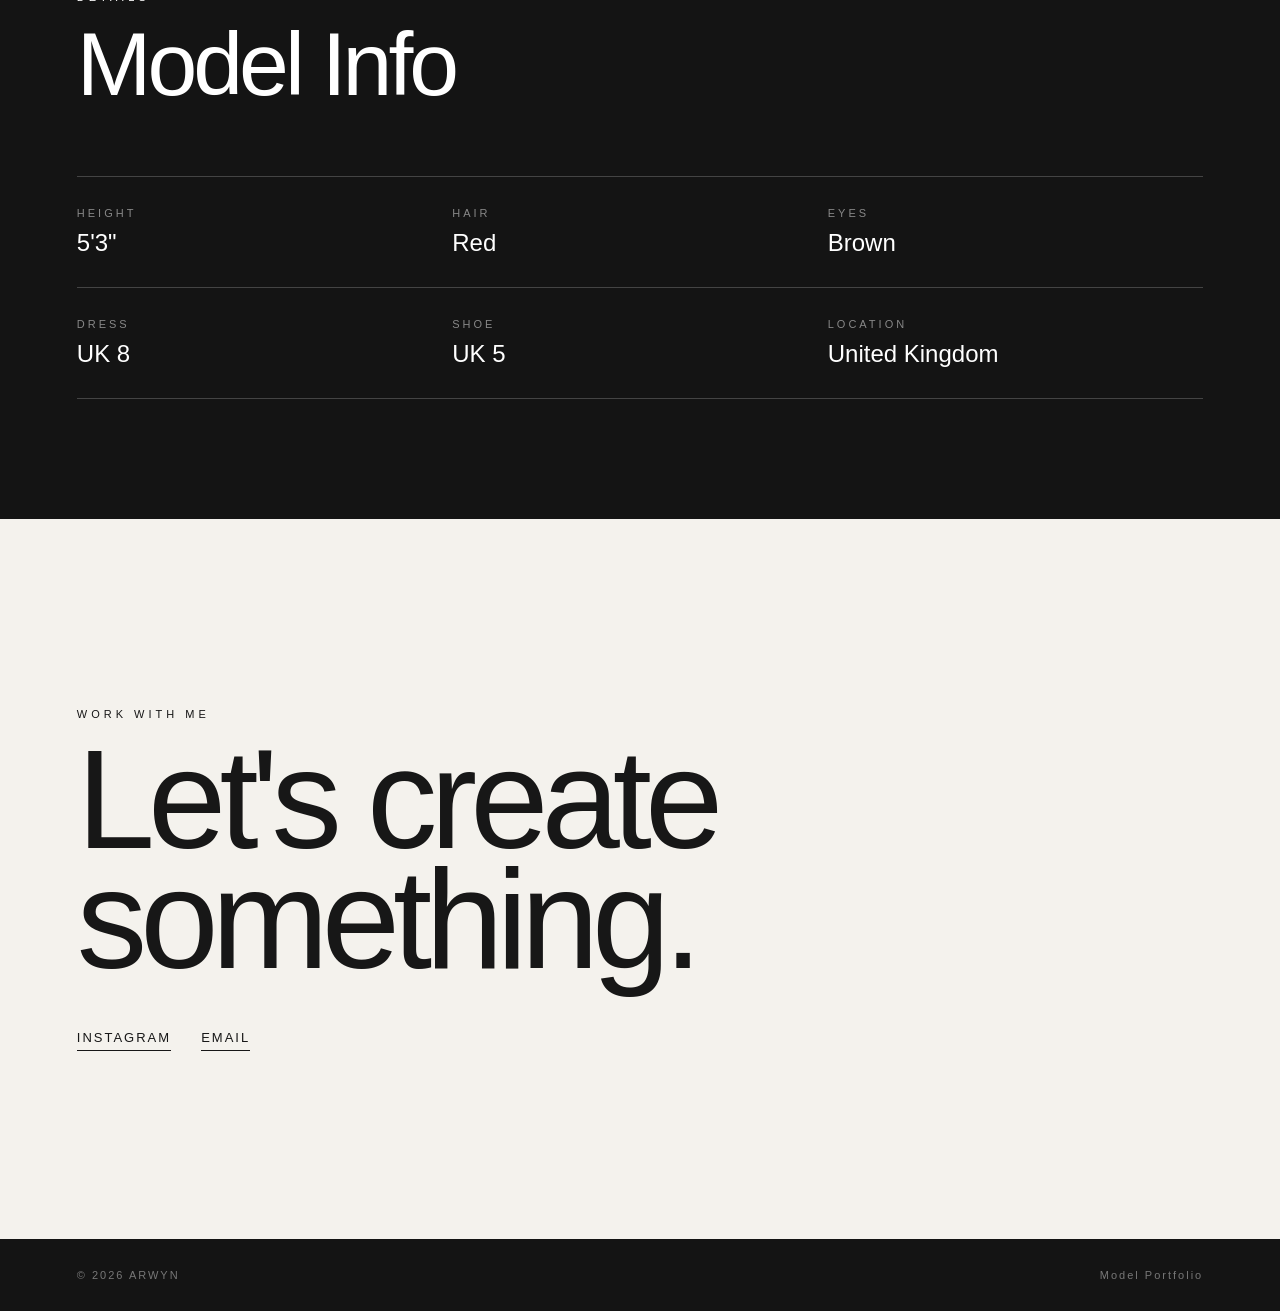
==== commit a749f5fd: "Add files via upload" ====
--- a/index.html
+++ b/index.html
@@ -4,10 +4,58 @@
     <meta charset="UTF-8">
     <meta name="viewport" content="width=device-width, initial-scale=1.0">
 
-    <title>Arwyn | Model Portfolio</title>
-
+    <title>Arwyn | UK Model</title>
+
+    <meta
+        name="description"
+        content="Official modelling portfolio of Arwyn, a UK-based model specialising in creative, alternative and editorial work."
+    >
+
+    <meta name="author" content="Arwyn">
+
+    <link rel="canonical" href="https://ari-models.com/">
+
+    <!-- SOCIAL SHARING -->
+    <meta property="og:title" content="Arwyn | UK Model">
+
+    <meta
+        property="og:description"
+        content="Explore the modelling portfolio and creative work of UK-based model Arwyn."
+    >
+
+    <meta
+        property="og:image"
+        content="https://ari-models.com/images/hero/arwyn-hero.webp"
+    >
+
+    <meta property="og:url" content="https://ari-models.com/">
+    <meta property="og:type" content="website">
+
+    <meta name="twitter:card" content="summary_large_image">
+
+    <!-- STYLESHEET -->
     <link rel="stylesheet" href="style.css">
 </head>
+
+<!-- SOCIAL SHARING -->
+
+<meta property="og:title" content="Arwyn | UK Model">
+
+<meta
+    property="og:description"
+    content="Explore the modelling portfolio and creative work of UK-based model Arwyn."
+>
+
+<meta
+    property="og:image"
+    content="https://ari-models.com/images/hero/arwyn-hero.webp"
+>
+
+<meta property="og:url" content="https://ari-models.com/">
+
+<meta property="og:type" content="website">
+
+<meta name="twitter:card" content="summary_large_image">
 
 <body>
 
@@ -63,27 +111,57 @@
 <div class="portfolio-grid reveal">
 
     <div class="portfolio-item">
-        <img src="images/portfolio/arwyn-01.jpg" alt="Arwyn modelling">
-    </div>
-
-    <div class="portfolio-item">
-        <img src="images/portfolio/arwyn-02.jpg" alt="Arwyn modelling">
-    </div>
-
-    <div class="portfolio-item">
-        <img src="images/portfolio/arwyn-03.jpg" alt="Arwyn modelling">
-    </div>
-
-    <div class="portfolio-item">
-        <img src="images/portfolio/arwyn-04.jpg" alt="Arwyn modelling">
-    </div>
-
-    <div class="portfolio-item">
-        <img src="images/portfolio/arwyn-05.jpg" alt="Arwyn modelling">
-    </div>
-
-    <div class="portfolio-item">
-        <img src="images/portfolio/arwyn-06.jpg" alt="Arwyn modelling">
+        <img
+            src="images/portfolio/arwyn-01.webp"
+            alt="Arwyn modelling"
+            loading="lazy"
+            decoding="async"
+        >
+    </div>
+
+    <div class="portfolio-item">
+        <img
+            src="images/portfolio/arwyn-02.webp"
+            alt="Arwyn modelling"
+            loading="lazy"
+            decoding="async"
+        >
+    </div>
+
+    <div class="portfolio-item">
+        <img
+            src="images/portfolio/arwyn-03.webp"
+            alt="Arwyn modelling"
+            loading="lazy"
+            decoding="async"
+        >
+    </div>
+
+    <div class="portfolio-item">
+        <img
+            src="images/portfolio/arwyn-04.webp"
+            alt="Arwyn modelling"
+            loading="lazy"
+            decoding="async"
+        >
+    </div>
+
+    <div class="portfolio-item">
+        <img
+            src="images/portfolio/arwyn-05.webp"
+            alt="Arwyn modelling"
+            loading="lazy"
+            decoding="async"
+        >
+    </div>
+
+    <div class="portfolio-item">
+        <img
+            src="images/portfolio/arwyn-06.webp"
+            alt="Arwyn modelling"
+            loading="lazy"
+            decoding="async"
+        >
     </div>
 
 </div>
@@ -99,30 +177,83 @@
                 <h2>Recent Shoots</h2>
             </div>
 
-            <div class="shoot-grid reveal">
-
-                <article class="shoot-card">
-                    <div class="shoot-image">
-                        SHOOT IMAGE
-                    </div>
-
-                    <p>EDITORIAL</p>
-                    <h3>Studio Collection</h3>
-                    <span>Coming soon</span>
-                </article>
-
-
-                <article class="shoot-card">
-                    <div class="shoot-image">
-                        SHOOT IMAGE
-                    </div>
-
-                    <p>FASHION</p>
-                    <h3>City Collection</h3>
-                    <span>Coming soon</span>
-                </article>
-
-            </div>
+<div class="shoot-grid reveal">
+
+    <article class="shoot-card" data-shoot="after-dark-red">
+
+        <div class="shoot-image">
+            <img
+                src="images/shoots/after-dark-red/01-arwyn-red-portrait.webp"
+                alt="Arwyn After Dark Red shoot">
+        </div>
+
+        <p>EDITORIAL</p>
+        <h3>After Dark: Red</h3>
+        <span>View Collection</span>
+
+    </article>
+
+
+    <article class="shoot-card" data-shoot="after-dark-gold">
+
+        <div class="shoot-image">
+            <img
+                src="images/shoots/after-dark-gold/01-arwyn-gold-pole-pose.webp"
+                alt="Arwyn After Dark Gold shoot">
+        </div>
+
+        <p>EDITORIAL</p>
+        <h3>After Dark: Gold</h3>
+        <span>View Collection</span>
+
+    </article>
+
+
+    <article class="shoot-card" data-shoot="lakeside-parasol">
+
+        <div class="shoot-image">
+            <img
+                src="images/shoots/lakeside-parasol/01-arwyn-parasol-portrait.webp"
+                alt="Arwyn Lakeside Parasol shoot">
+        </div>
+
+        <p>LOCATION</p>
+        <h3>Lakeside Parasol</h3>
+        <span>View Collection</span>
+
+    </article>
+
+
+    <article class="shoot-card" data-shoot="woodland-editorial">
+
+        <div class="shoot-image">
+            <img
+                src="images/shoots/woodland-editorial/01-arwyn-foliage-portrait.webp"
+                alt="Arwyn Woodland Editorial shoot">
+        </div>
+
+        <p>EDITORIAL</p>
+        <h3>Woodland</h3>
+        <span>View Collection</span>
+
+    </article>
+
+
+    <article class="shoot-card" data-shoot="woodland-ghosts">
+
+        <div class="shoot-image">
+            <img
+                src="images/shoots/woodland-ghosts/01-arwyn-ghost-in-motion.webp"
+                alt="Arwyn Woodland Ghosts shoot">
+        </div>
+
+        <p>CREATIVE</p>
+        <h3>Woodland Ghosts</h3>
+        <span>View Collection</span>
+
+    </article>
+
+</div>
 
         </section>
 
@@ -137,9 +268,9 @@
 
             <div class="about-content reveal">
 
-                <div class="about-photo">
-                    ABOUT PHOTO
-                </div>
+<div class="about-photo">
+    <img src="images/about/arwyn-about.webp" alt="Arwyn">
+</div>
 
 <div class="about-text">
 
@@ -148,7 +279,7 @@
     <p>
         I'm Arwyn, I'm a bubbly and outgoing person who loves trying new things
         and getting creative. I'm always up for experimenting with different ideas
-        and styles, and I love bringing my personality into the shoots I do.
+        and styles and I love bringing my personality into the shoots I do.
     </p>
 
     <p>
@@ -262,6 +393,23 @@
     </button>
 </div>
 
+<!-- SHOOT GALLERY -->
+<div class="shoot-viewer" id="shootViewer">
+
+    <button class="shoot-viewer-close" aria-label="Close collection">
+        &times;
+    </button>
+
+    <div class="shoot-viewer-header">
+        <p>COLLECTION</p>
+        <h2 id="shootViewerTitle">Shoot</h2>
+    </div>
+
+    <div class="shoot-viewer-grid" id="shootViewerGrid">
+    </div>
+
+</div>
+
     <script src="script.js"></script>
 
 </body>
--- a/style.css
+++ b/style.css
@@ -71,16 +71,17 @@
     color: white;
 
     background:
-    linear-gradient(
-        90deg,
-        rgba(0, 0, 0, 0.15),
-        rgba(0, 0, 0, 0.35)
-    ),
-    url("images/hero/arwyn-hero.jpg");
-
-background-size: cover;
-background-position: center 25%;
-background-repeat: no-repeat;
+        linear-gradient(
+            rgba(0, 0, 0, 0.15),
+            rgba(0, 0, 0, 0.60)
+        ),
+        url("images/hero/arwyn-hero.webp");
+
+    background-size: cover;
+    background-position: center;
+    background-repeat: no-repeat;
+
+    position: relative;
 }
 
 .hero-content {
@@ -223,35 +224,44 @@
 
 .shoot-image {
     height: 650px;
-
-    display: flex;
-    justify-content: center;
-    align-items: center;
-
-    background: #333;
-
-    color: #777;
-
+    overflow: hidden;
     margin-bottom: 25px;
-}
-
-.shoot-card p {
-    font-size: 10px;
-    letter-spacing: 3px;
-
-    margin-bottom: 8px;
-}
-
-.shoot-card h3 {
-    font-size: 30px;
-    font-weight: 400;
-
-    margin-bottom: 8px;
+    background: #222;
+}
+
+.shoot-image img {
+    width: 100%;
+    height: 100%;
+
+    object-fit: cover;
+    display: block;
+
+    transition: transform 0.7s ease;
+}
+
+.shoot-card {
+    cursor: pointer;
+}
+
+.shoot-card:hover .shoot-image img {
+    transform: scale(1.035);
 }
 
 .shoot-card span {
+    display: inline-block;
+    margin-top: 5px;
+
     color: #888;
-    font-size: 13px;
+    font-size: 12px;
+
+    text-transform: uppercase;
+    letter-spacing: 2px;
+
+    transition: color 0.3s ease;
+}
+
+.shoot-card:hover span {
+    color: white;
 }
 
 
@@ -260,43 +270,35 @@
 .about-content {
     display: grid;
     grid-template-columns: 1fr 1fr;
-
     gap: 80px;
     align-items: center;
 }
 
 .about-photo {
     height: 700px;
-
+    overflow: hidden;
     background: #d7d3cb;
-
-    display: flex;
-    justify-content: center;
-    align-items: center;
-
-    color: #777;
-
-    letter-spacing: 3px;
-    font-size: 11px;
+}
+
+.about-photo img {
+    width: 100%;
+    height: 100%;
+    object-fit: cover;
+    display: block;
 }
 
 .about-text h3 {
     font-size: clamp(35px, 4vw, 65px);
     font-weight: 400;
-
     line-height: 1;
-
     margin-bottom: 35px;
 }
 
 .about-text p {
     max-width: 550px;
-
     font-size: 17px;
     line-height: 1.8;
-
     margin-bottom: 20px;
-
     color: #555;
 }
 
@@ -712,4 +714,103 @@
 .reveal.visible {
     opacity: 1;
     transform: translateY(0);
+}
+
+/* SHOOT VIEWER */
+
+.shoot-viewer {
+    position: fixed;
+    inset: 0;
+    z-index: 2000;
+
+    background: #111;
+    color: white;
+
+    overflow-y: auto;
+
+    padding: 100px 6%;
+
+    opacity: 0;
+    visibility: hidden;
+
+    transition:
+        opacity 0.35s ease,
+        visibility 0.35s ease;
+}
+
+.shoot-viewer.active {
+    opacity: 1;
+    visibility: visible;
+}
+
+.shoot-viewer-close {
+    position: fixed;
+    top: 25px;
+    right: 35px;
+
+    z-index: 2001;
+
+    border: none;
+    background: none;
+
+    color: white;
+
+    font-size: 45px;
+    cursor: pointer;
+}
+
+.shoot-viewer-header {
+    margin-bottom: 60px;
+}
+
+.shoot-viewer-header p {
+    margin-bottom: 10px;
+
+    font-size: 11px;
+    letter-spacing: 4px;
+
+    color: #888;
+}
+
+.shoot-viewer-header h2 {
+    font-size: clamp(50px, 8vw, 110px);
+    font-weight: 400;
+    letter-spacing: -4px;
+}
+
+.shoot-viewer-grid {
+    display: grid;
+    grid-template-columns: repeat(2, 1fr);
+
+    gap: 20px;
+}
+
+.shoot-viewer-grid img {
+    width: 100%;
+    height: auto;
+
+    display: block;
+
+    background: #222;
+}
+
+
+/* SHOOT VIEWER MOBILE */
+
+@media (max-width: 800px) {
+
+    .shoot-viewer {
+        padding: 90px 20px 40px;
+    }
+
+    .shoot-viewer-grid {
+        grid-template-columns: 1fr;
+        gap: 12px;
+    }
+
+    .shoot-viewer-close {
+        top: 15px;
+        right: 20px;
+    }
+
 }
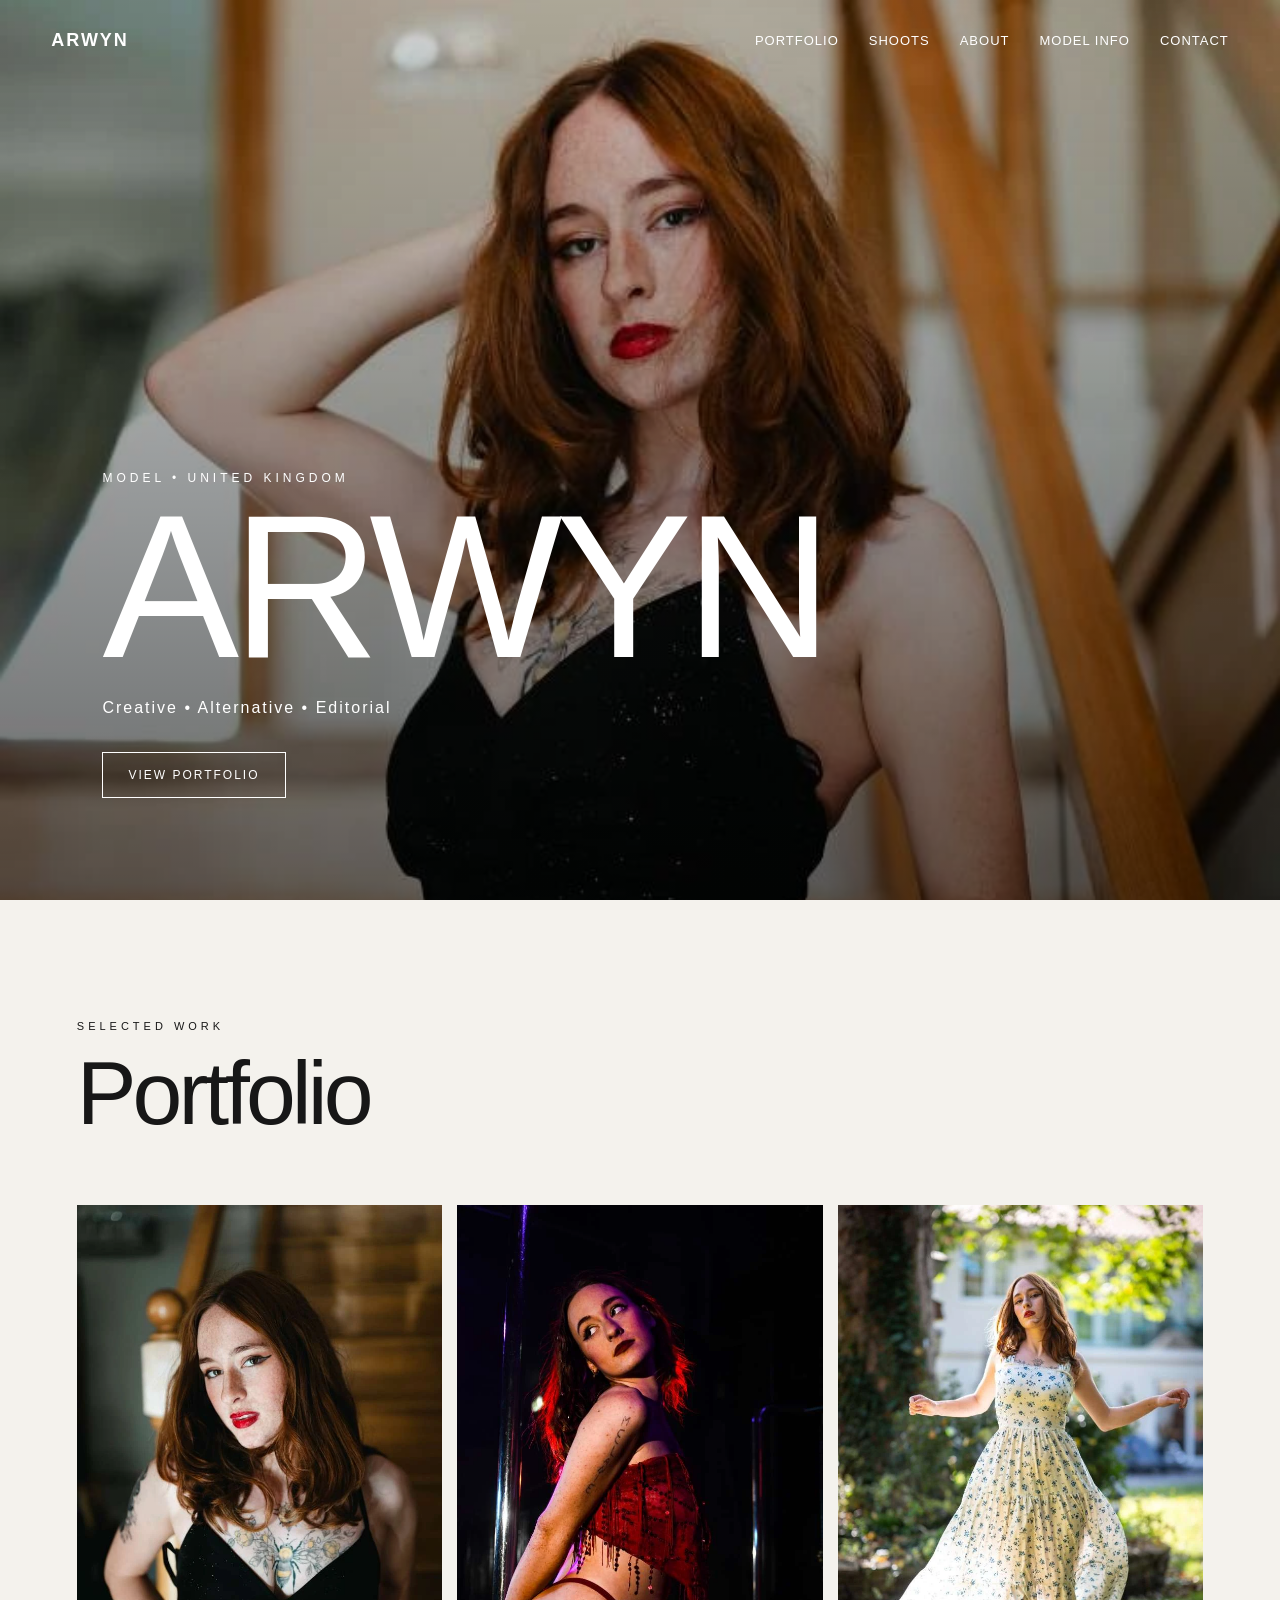
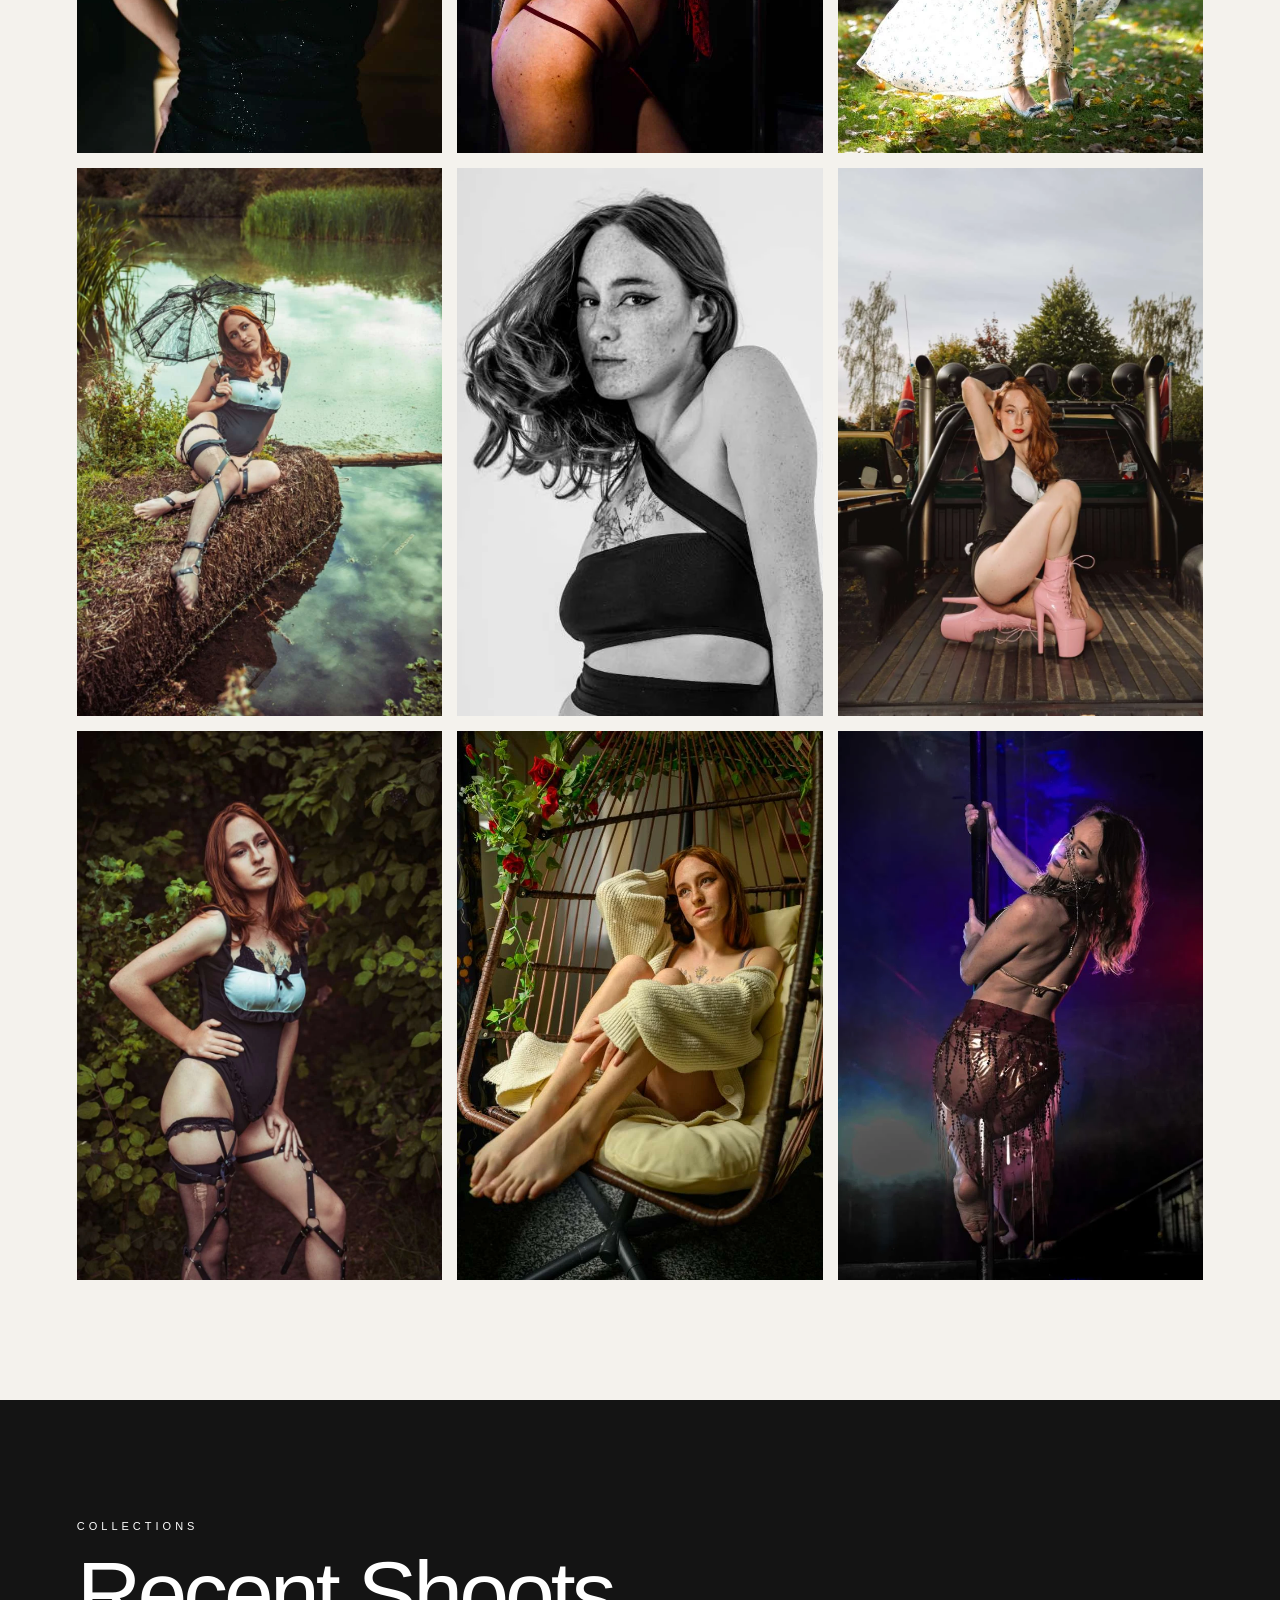
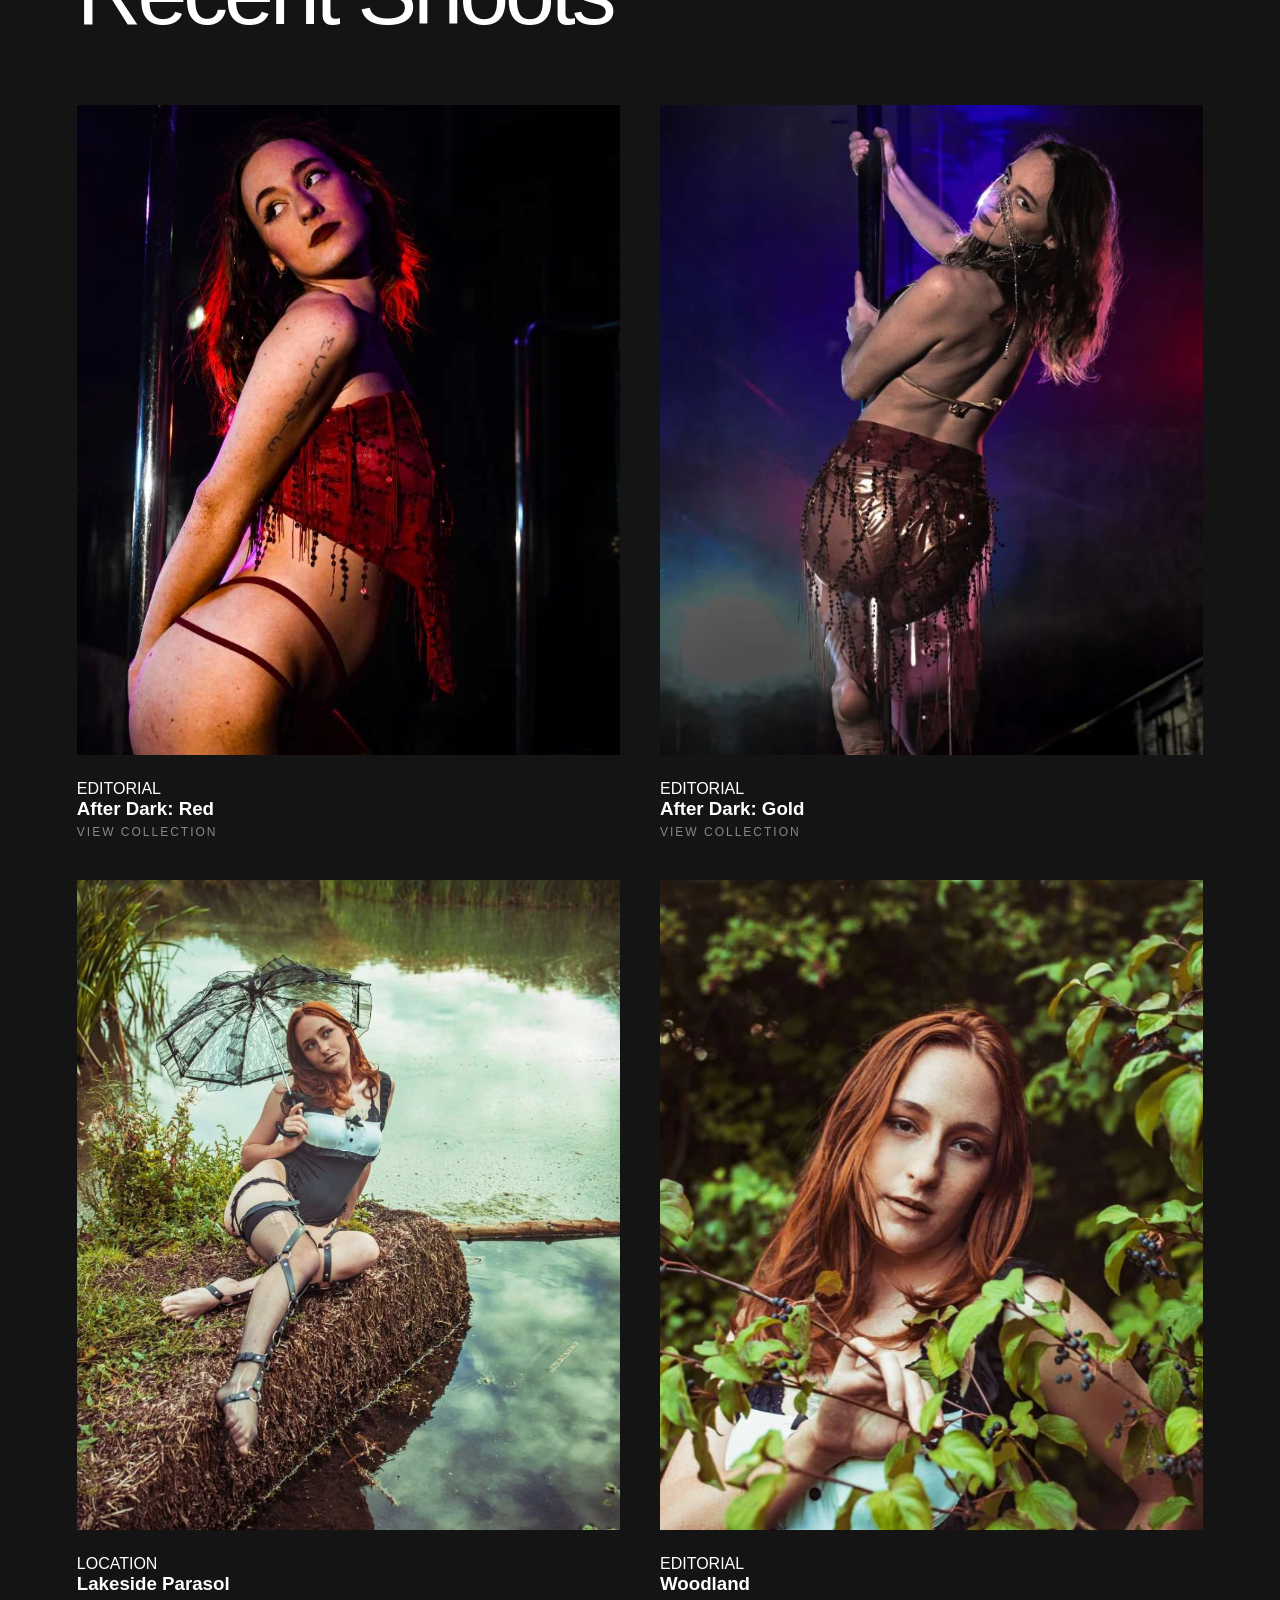
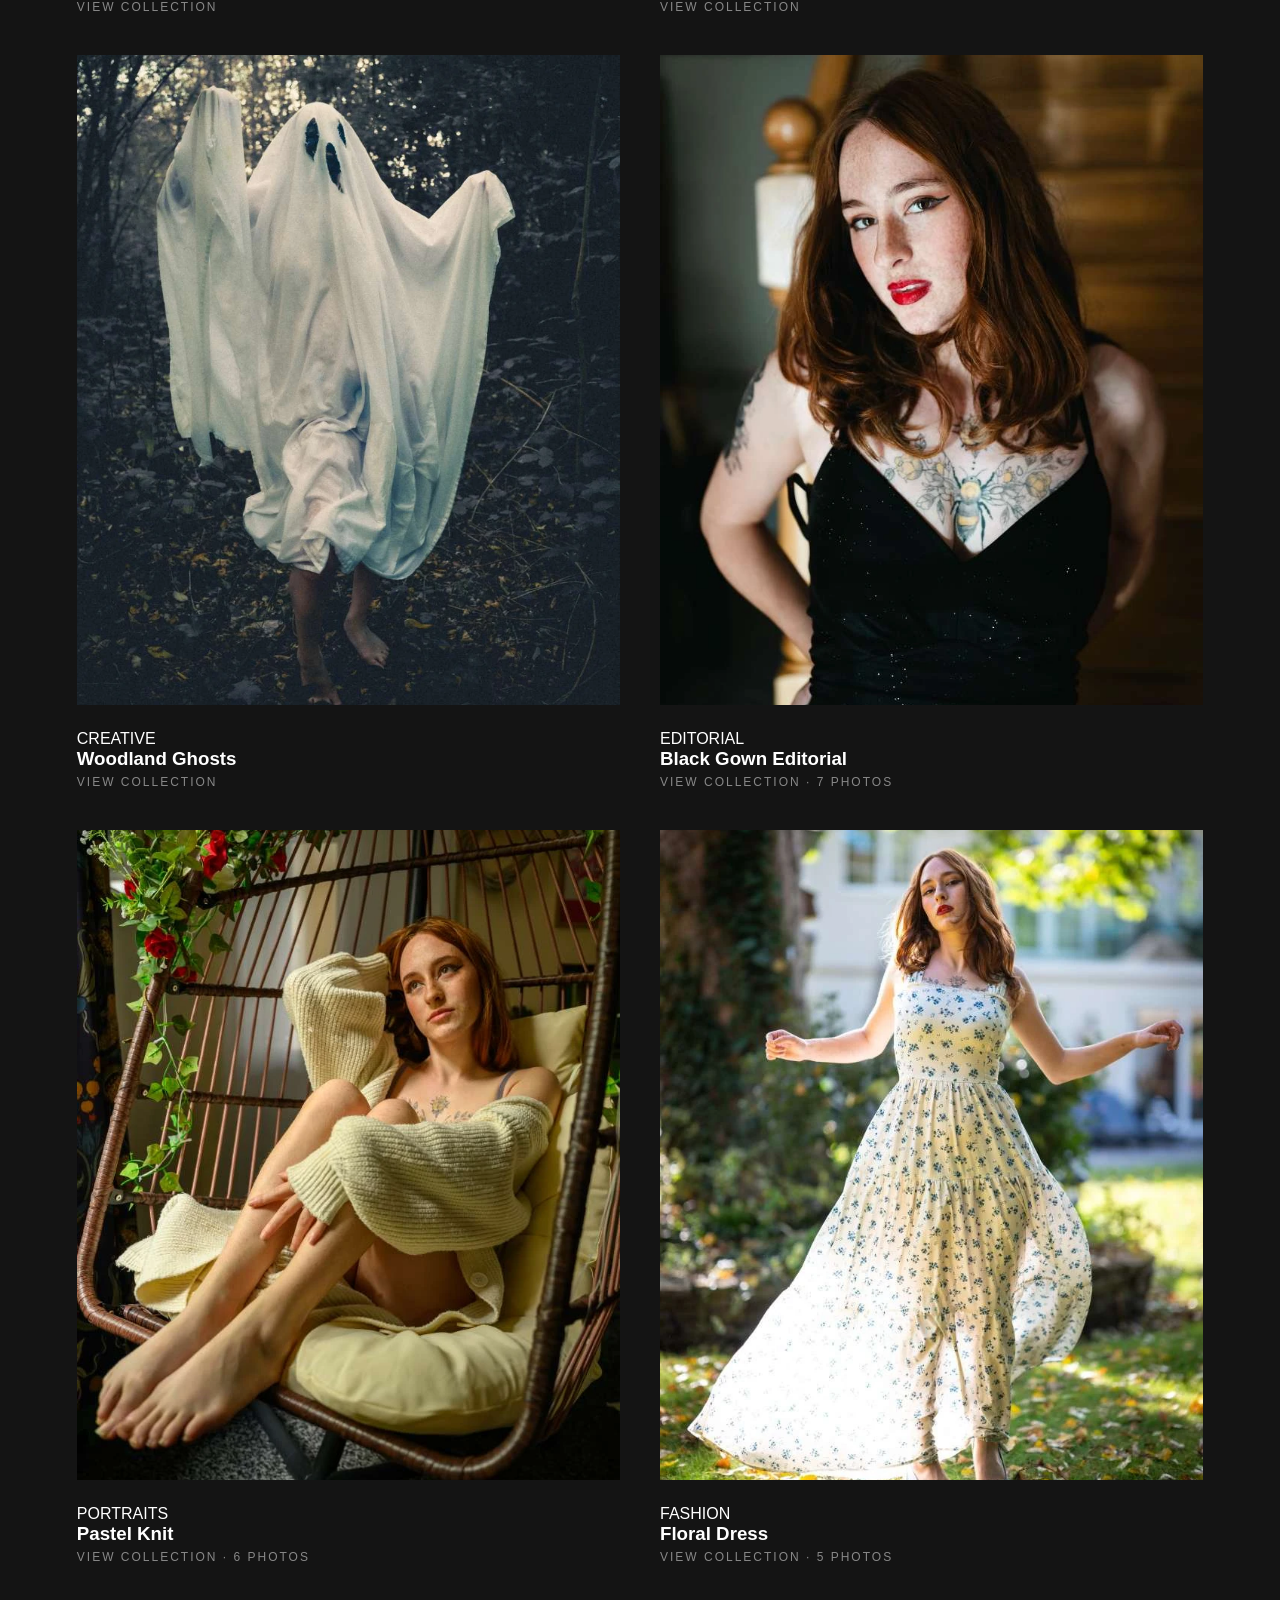
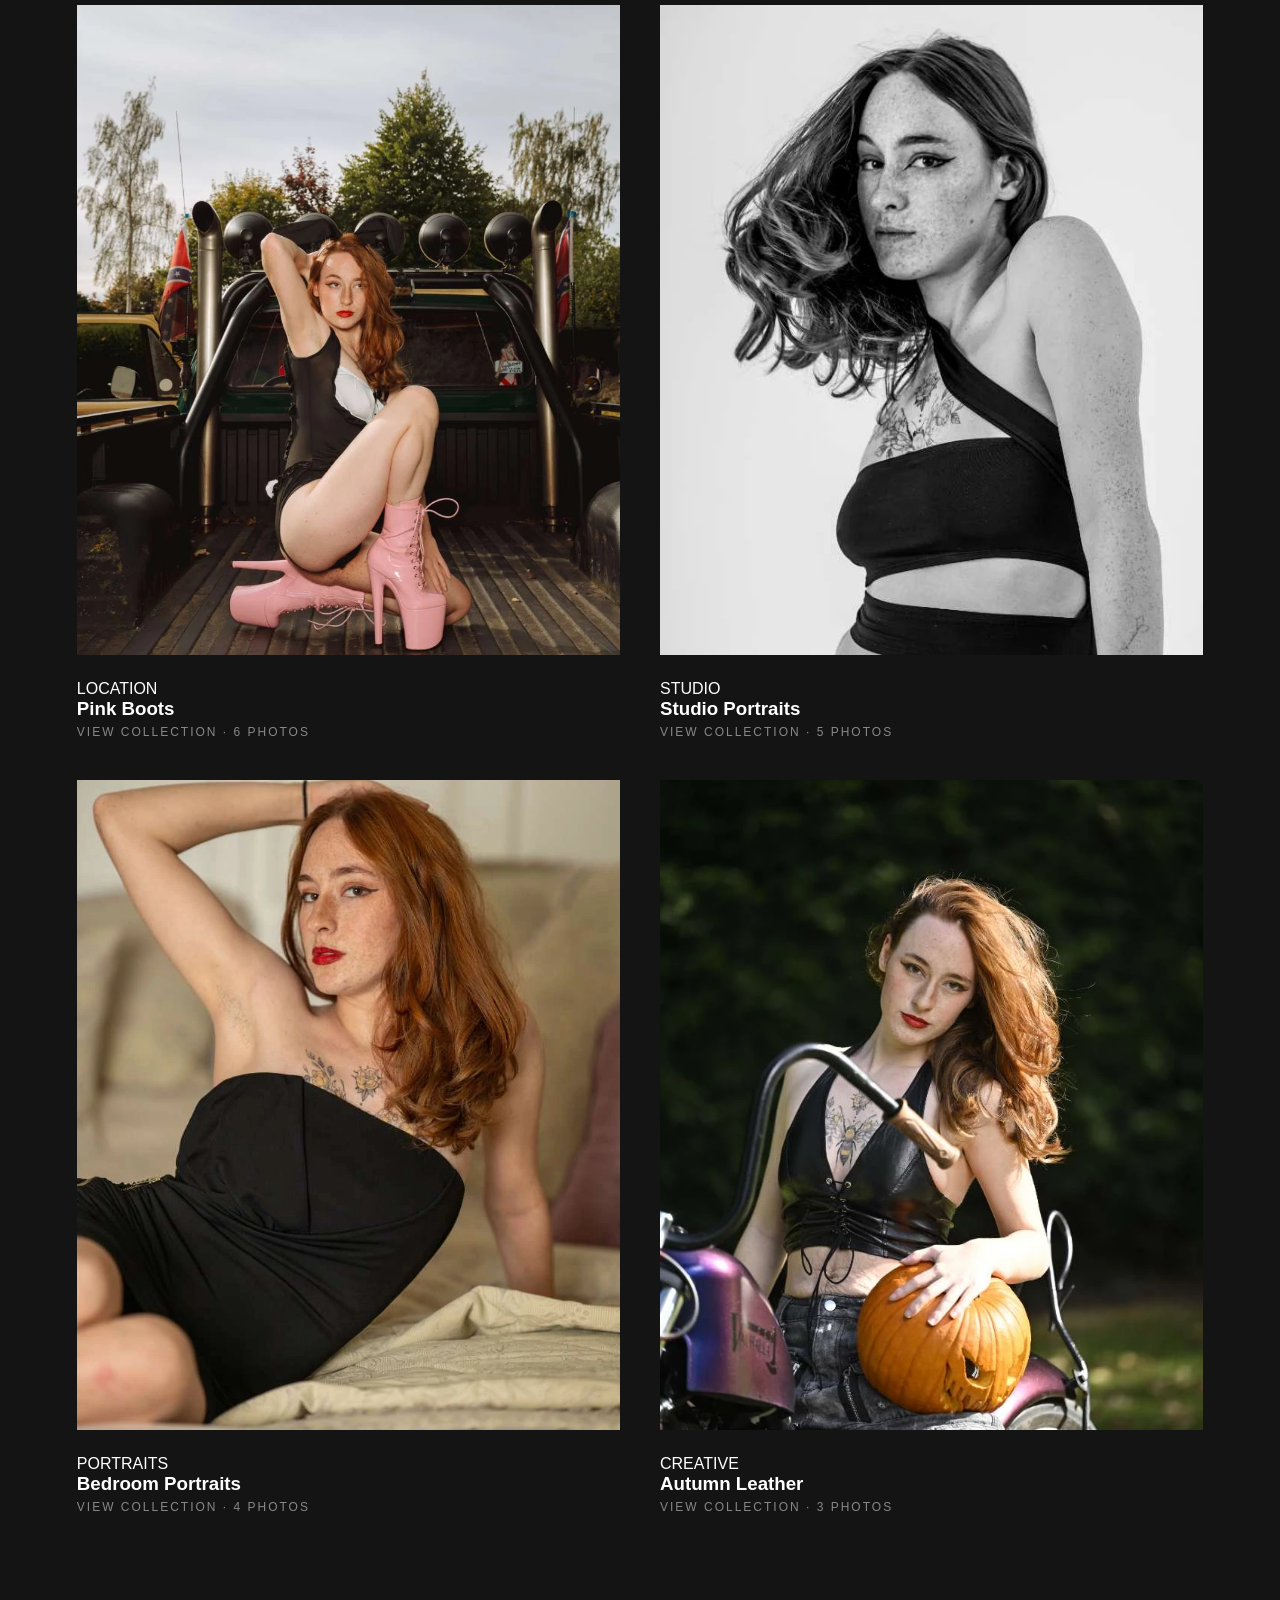
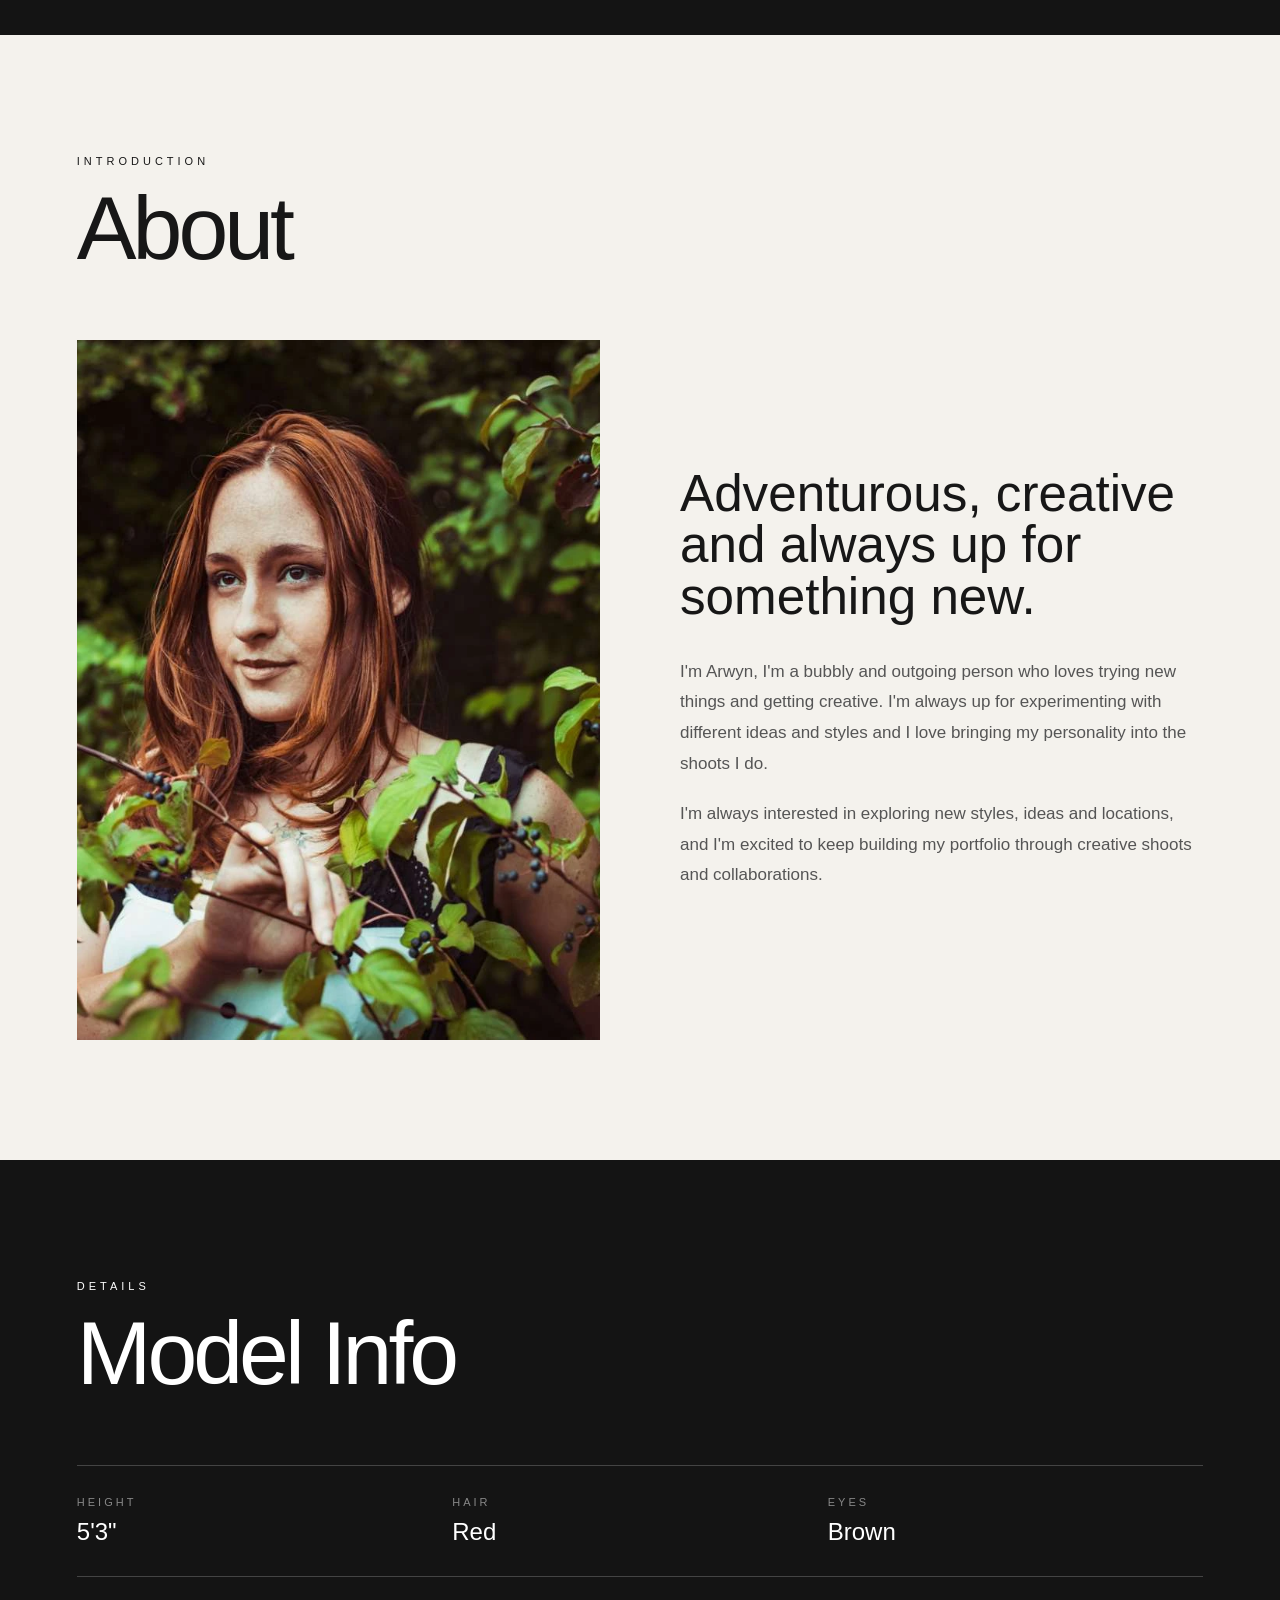
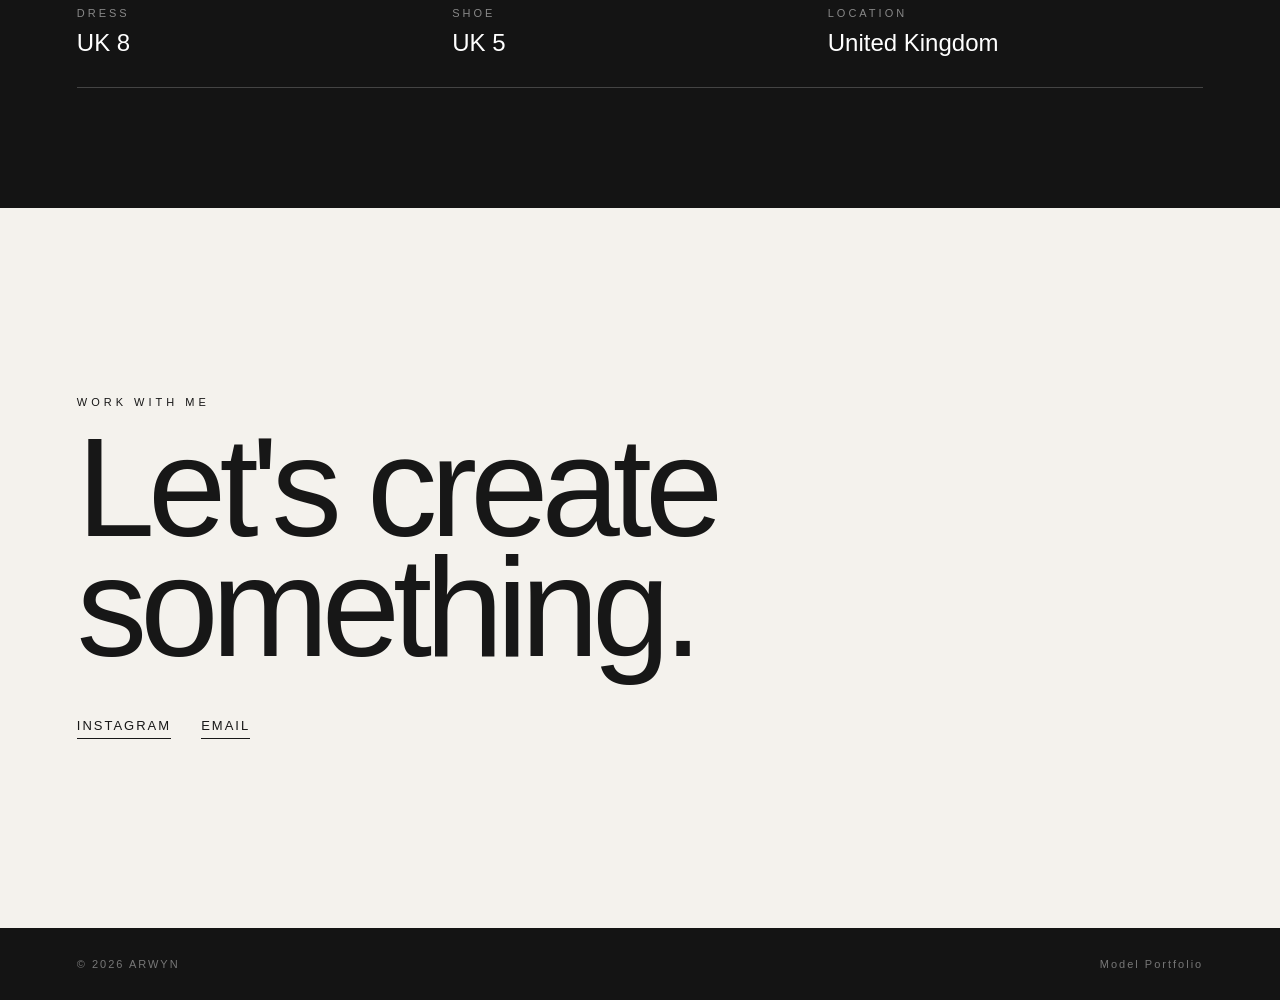
==== commit 8bfd9f31: "Add files via upload" ====
--- a/index.html
+++ b/index.html
@@ -25,7 +25,7 @@
 
     <meta
         property="og:image"
-        content="https://ari-models.com/images/hero/arwyn-hero.webp"
+        content="https://ari-models.com/images/shoots/black-gown-editorial/03-arwyn-staircase-seated.webp"
     >
 
     <meta property="og:url" content="https://ari-models.com/">
@@ -36,26 +36,6 @@
     <!-- STYLESHEET -->
     <link rel="stylesheet" href="style.css">
 </head>
-
-<!-- SOCIAL SHARING -->
-
-<meta property="og:title" content="Arwyn | UK Model">
-
-<meta
-    property="og:description"
-    content="Explore the modelling portfolio and creative work of UK-based model Arwyn."
->
-
-<meta
-    property="og:image"
-    content="https://ari-models.com/images/hero/arwyn-hero.webp"
->
-
-<meta property="og:url" content="https://ari-models.com/">
-
-<meta property="og:type" content="website">
-
-<meta name="twitter:card" content="summary_large_image">
 
 <body>
 
@@ -108,62 +88,43 @@
                 <h2>Portfolio</h2>
             </div>
 
-<div class="portfolio-grid reveal">
-
-    <div class="portfolio-item">
-        <img
-            src="images/portfolio/arwyn-01.webp"
-            alt="Arwyn modelling"
-            loading="lazy"
-            decoding="async"
-        >
-    </div>
-
-    <div class="portfolio-item">
-        <img
-            src="images/portfolio/arwyn-02.webp"
-            alt="Arwyn modelling"
-            loading="lazy"
-            decoding="async"
-        >
-    </div>
-
-    <div class="portfolio-item">
-        <img
-            src="images/portfolio/arwyn-03.webp"
-            alt="Arwyn modelling"
-            loading="lazy"
-            decoding="async"
-        >
-    </div>
-
-    <div class="portfolio-item">
-        <img
-            src="images/portfolio/arwyn-04.webp"
-            alt="Arwyn modelling"
-            loading="lazy"
-            decoding="async"
-        >
-    </div>
-
-    <div class="portfolio-item">
-        <img
-            src="images/portfolio/arwyn-05.webp"
-            alt="Arwyn modelling"
-            loading="lazy"
-            decoding="async"
-        >
-    </div>
-
-    <div class="portfolio-item">
-        <img
-            src="images/portfolio/arwyn-06.webp"
-            alt="Arwyn modelling"
-            loading="lazy"
-            decoding="async"
-        >
-    </div>
-
+<div class="portfolio-grid">
+
+    <div class="portfolio-item reveal" tabindex="0" role="button" aria-label="Open portfolio photo 1">
+        <img src="images/shoots/black-gown-editorial/01-arwyn-staircase-portrait.webp" alt="Arwyn in a black lace gown, looking towards the camera beside a staircase" width="720" height="1079" loading="lazy" decoding="async">
+    </div>
+
+    <div class="portfolio-item reveal" tabindex="0" role="button" aria-label="Open portfolio photo 2">
+        <img src="images/portfolio/arwyn-02.webp" alt="Arwyn looking over her shoulder in red stage lighting" width="720" height="1080" loading="lazy" decoding="async">
+    </div>
+
+    <div class="portfolio-item reveal" tabindex="0" role="button" aria-label="Open portfolio photo 3">
+        <img src="images/shoots/floral-dress/01-arwyn-garden-dress-movement.webp" alt="Arwyn moving a pale floral dress in a sunlit garden" width="720" height="1079" loading="lazy" decoding="async">
+    </div>
+
+    <div class="portfolio-item reveal" tabindex="0" role="button" aria-label="Open portfolio photo 4">
+        <img src="images/portfolio/arwyn-01.webp" alt="Arwyn seated beside a lake holding a black lace parasol" width="900" height="1350" loading="lazy" decoding="async">
+    </div>
+
+    <div class="portfolio-item reveal" tabindex="0" role="button" aria-label="Open portfolio photo 5">
+        <img src="images/shoots/studio-portraits/01-arwyn-monochrome-portrait.webp" alt="Black and white close portrait of Arwyn in a black asymmetric outfit" width="720" height="720" loading="lazy" decoding="async">
+    </div>
+
+    <div class="portfolio-item reveal" tabindex="0" role="button" aria-label="Open portfolio photo 6">
+        <img src="images/shoots/pink-boots/01-arwyn-truck-seated.webp" alt="Arwyn seated in a pickup bed wearing pink platform boots and a black-and-white outfit" width="900" height="1349" loading="lazy" decoding="async">
+    </div>
+
+    <div class="portfolio-item reveal" tabindex="0" role="button" aria-label="Open portfolio photo 7">
+        <img src="images/portfolio/arwyn-05.webp" alt="Arwyn standing against woodland foliage in a pale blue and black outfit" width="900" height="1350" loading="lazy" decoding="async">
+    </div>
+
+    <div class="portfolio-item reveal" tabindex="0" role="button" aria-label="Open portfolio photo 8">
+        <img src="images/shoots/pastel-knit/01-arwyn-hanging-chair-knit.webp" alt="Arwyn seated in a hanging chair wearing a pale knitted sweater" width="720" height="1080" loading="lazy" decoding="async">
+    </div>
+
+    <div class="portfolio-item reveal" tabindex="0" role="button" aria-label="Open portfolio photo 9">
+        <img src="images/portfolio/arwyn-04.webp" alt="Arwyn posing by a pole in gold costume under coloured stage lighting" width="720" height="1079" loading="lazy" decoding="async">
+    </div>
 </div>
 
         </section>
@@ -177,9 +138,9 @@
                 <h2>Recent Shoots</h2>
             </div>
 
-<div class="shoot-grid reveal">
-
-    <article class="shoot-card" data-shoot="after-dark-red">
+<div class="shoot-grid">
+
+    <article class="shoot-card reveal" tabindex="0" role="button" data-shoot="after-dark-red">
 
         <div class="shoot-image">
             <img
@@ -194,7 +155,7 @@
     </article>
 
 
-    <article class="shoot-card" data-shoot="after-dark-gold">
+    <article class="shoot-card reveal" tabindex="0" role="button" data-shoot="after-dark-gold">
 
         <div class="shoot-image">
             <img
@@ -209,7 +170,7 @@
     </article>
 
 
-    <article class="shoot-card" data-shoot="lakeside-parasol">
+    <article class="shoot-card reveal" tabindex="0" role="button" data-shoot="lakeside-parasol">
 
         <div class="shoot-image">
             <img
@@ -224,7 +185,7 @@
     </article>
 
 
-    <article class="shoot-card" data-shoot="woodland-editorial">
+    <article class="shoot-card reveal" tabindex="0" role="button" data-shoot="woodland-editorial">
 
         <div class="shoot-image">
             <img
@@ -239,7 +200,7 @@
     </article>
 
 
-    <article class="shoot-card" data-shoot="woodland-ghosts">
+    <article class="shoot-card reveal" tabindex="0" role="button" data-shoot="woodland-ghosts">
 
         <div class="shoot-image">
             <img
@@ -253,6 +214,68 @@
 
     </article>
 
+    <article class="shoot-card reveal" tabindex="0" role="button" data-shoot="black-gown-editorial" aria-label="View Black Gown Editorial collection">
+        <div class="shoot-image">
+            <img src="images/shoots/black-gown-editorial/01-arwyn-staircase-portrait.webp" alt="Arwyn in a black lace gown, looking towards the camera beside a staircase" width="720" height="1079" loading="lazy" decoding="async">
+        </div>
+        <p>EDITORIAL</p>
+        <h3>Black Gown Editorial</h3>
+        <span>View Collection · 7 photos</span>
+    </article>
+
+    <article class="shoot-card reveal" tabindex="0" role="button" data-shoot="pastel-knit" aria-label="View Pastel Knit collection">
+        <div class="shoot-image">
+            <img src="images/shoots/pastel-knit/01-arwyn-hanging-chair-knit.webp" alt="Arwyn seated in a hanging chair wearing a pale knitted sweater" width="720" height="1080" loading="lazy" decoding="async">
+        </div>
+        <p>PORTRAITS</p>
+        <h3>Pastel Knit</h3>
+        <span>View Collection · 6 photos</span>
+    </article>
+
+    <article class="shoot-card reveal" tabindex="0" role="button" data-shoot="floral-dress" aria-label="View Floral Dress collection">
+        <div class="shoot-image">
+            <img src="images/shoots/floral-dress/01-arwyn-garden-dress-movement.webp" alt="Arwyn moving a pale floral dress in a sunlit garden" width="720" height="1079" loading="lazy" decoding="async">
+        </div>
+        <p>FASHION</p>
+        <h3>Floral Dress</h3>
+        <span>View Collection · 5 photos</span>
+    </article>
+
+    <article class="shoot-card reveal" tabindex="0" role="button" data-shoot="pink-boots" aria-label="View Pink Boots collection">
+        <div class="shoot-image">
+            <img src="images/shoots/pink-boots/01-arwyn-truck-seated.webp" alt="Arwyn seated in a pickup bed wearing pink platform boots and a black-and-white outfit" width="900" height="1349" loading="lazy" decoding="async">
+        </div>
+        <p>LOCATION</p>
+        <h3>Pink Boots</h3>
+        <span>View Collection · 6 photos</span>
+    </article>
+
+    <article class="shoot-card reveal" tabindex="0" role="button" data-shoot="studio-portraits" aria-label="View Studio Portraits collection">
+        <div class="shoot-image">
+            <img src="images/shoots/studio-portraits/01-arwyn-monochrome-portrait.webp" alt="Black and white close portrait of Arwyn in a black asymmetric outfit" width="720" height="720" loading="lazy" decoding="async">
+        </div>
+        <p>STUDIO</p>
+        <h3>Studio Portraits</h3>
+        <span>View Collection · 5 photos</span>
+    </article>
+
+    <article class="shoot-card reveal" tabindex="0" role="button" data-shoot="bedroom-portraits" aria-label="View Bedroom Portraits collection">
+        <div class="shoot-image">
+            <img src="images/shoots/bedroom-portraits/01-arwyn-reclining-portrait.webp" alt="Arwyn reclining on a bed in a black outfit with one arm raised" width="720" height="1079" loading="lazy" decoding="async">
+        </div>
+        <p>PORTRAITS</p>
+        <h3>Bedroom Portraits</h3>
+        <span>View Collection · 4 photos</span>
+    </article>
+
+    <article class="shoot-card reveal" tabindex="0" role="button" data-shoot="autumn-leather" aria-label="View Autumn Leather collection">
+        <div class="shoot-image">
+            <img src="images/shoots/autumn-leather/01-arwyn-motorcycle-pumpkin.webp" alt="Arwyn beside a motorcycle holding a pumpkin and wearing a black leather-look top" width="720" height="1080" loading="lazy" decoding="async">
+        </div>
+        <p>CREATIVE</p>
+        <h3>Autumn Leather</h3>
+        <span>View Collection · 3 photos</span>
+    </article>
 </div>
 
         </section>
@@ -373,7 +396,7 @@
     </footer>
 
 <!-- IMAGE LIGHTBOX -->
-<div class="lightbox" id="lightbox">
+<div class="lightbox" id="lightbox" role="dialog" aria-modal="true" aria-label="Photo viewer">
     <button class="lightbox-close" aria-label="Close image">&times;</button>
 
     <button class="lightbox-arrow lightbox-prev" aria-label="Previous image">
@@ -394,7 +417,7 @@
 </div>
 
 <!-- SHOOT GALLERY -->
-<div class="shoot-viewer" id="shootViewer">
+<div class="shoot-viewer" id="shootViewer" role="dialog" aria-modal="true" aria-labelledby="shootViewerTitle">
 
     <button class="shoot-viewer-close" aria-label="Close collection">
         &times;
@@ -413,4 +436,4 @@
     <script src="script.js"></script>
 
 </body>
-</html>+</html>
--- a/style.css
+++ b/style.css
@@ -75,10 +75,10 @@
             rgba(0, 0, 0, 0.15),
             rgba(0, 0, 0, 0.60)
         ),
-        url("images/hero/arwyn-hero.webp");
+        url("images/shoots/black-gown-editorial/03-arwyn-staircase-seated.webp");
 
     background-size: cover;
-    background-position: center;
+    background-position: center top;
     background-repeat: no-repeat;
 
     position: relative;
@@ -813,4 +813,11 @@
         right: 20px;
     }
 
-}+}
+/* Keep the existing viewer styling above the collection overlay. */
+.lightbox { z-index: 3000; }
+.shoot-viewer-grid img { cursor: zoom-in; }
+[role="button"]:focus-visible { outline: 2px solid #b99a6a; outline-offset: 5px; }
+@media (max-width: 360px) {
+    .contact h2 { font-size: 60px; }
+}
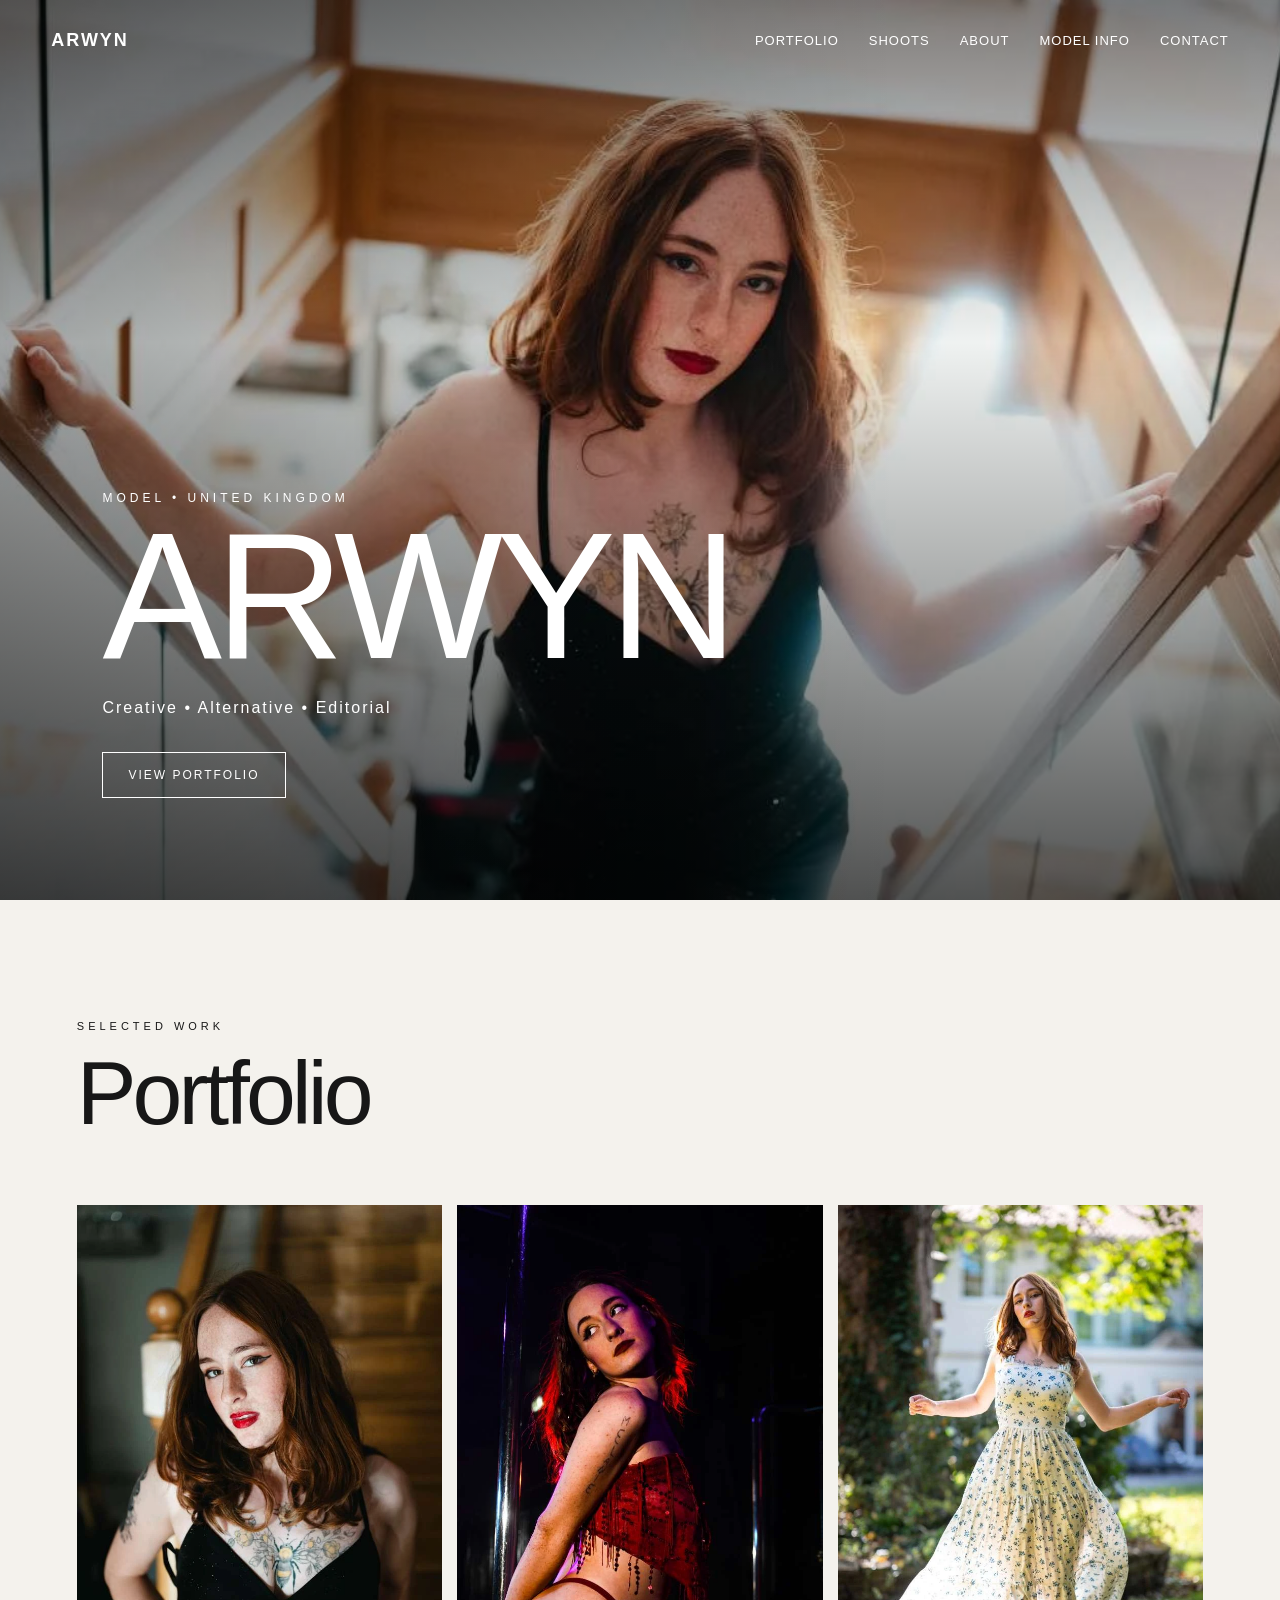
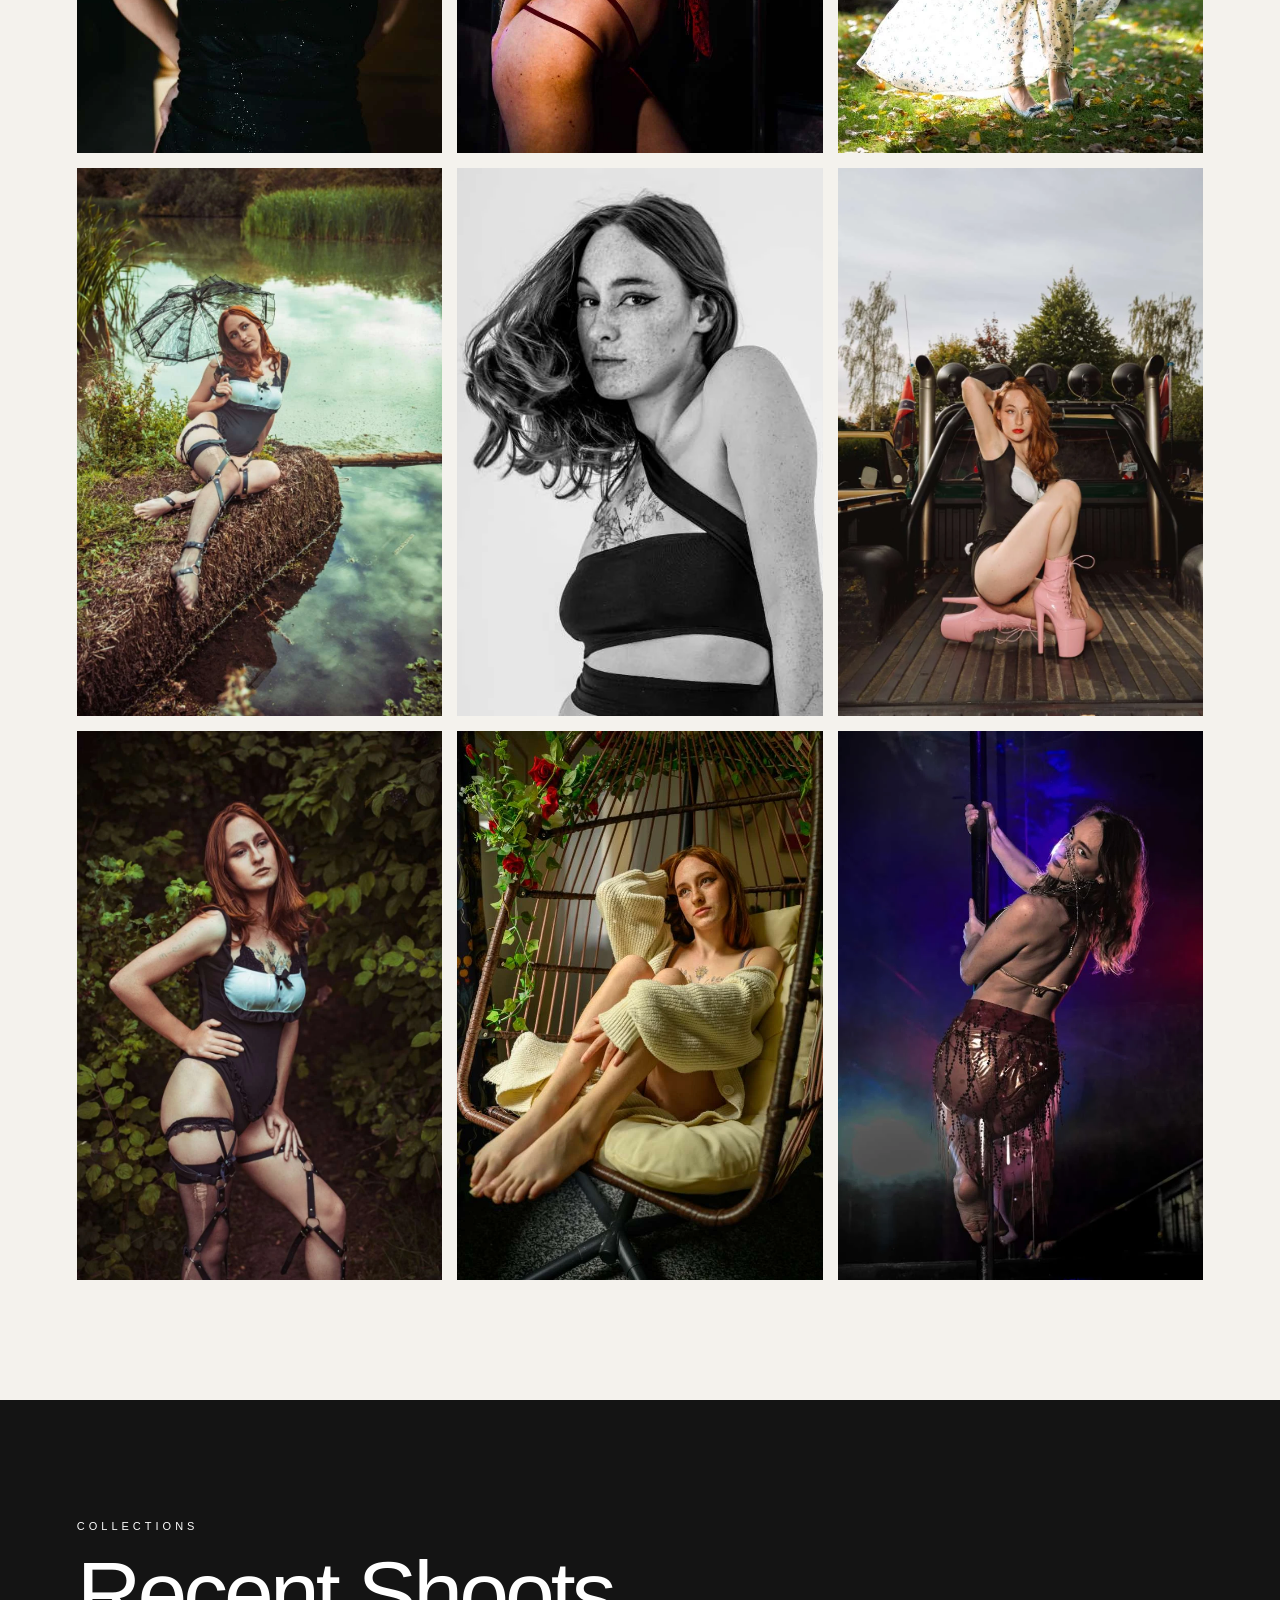
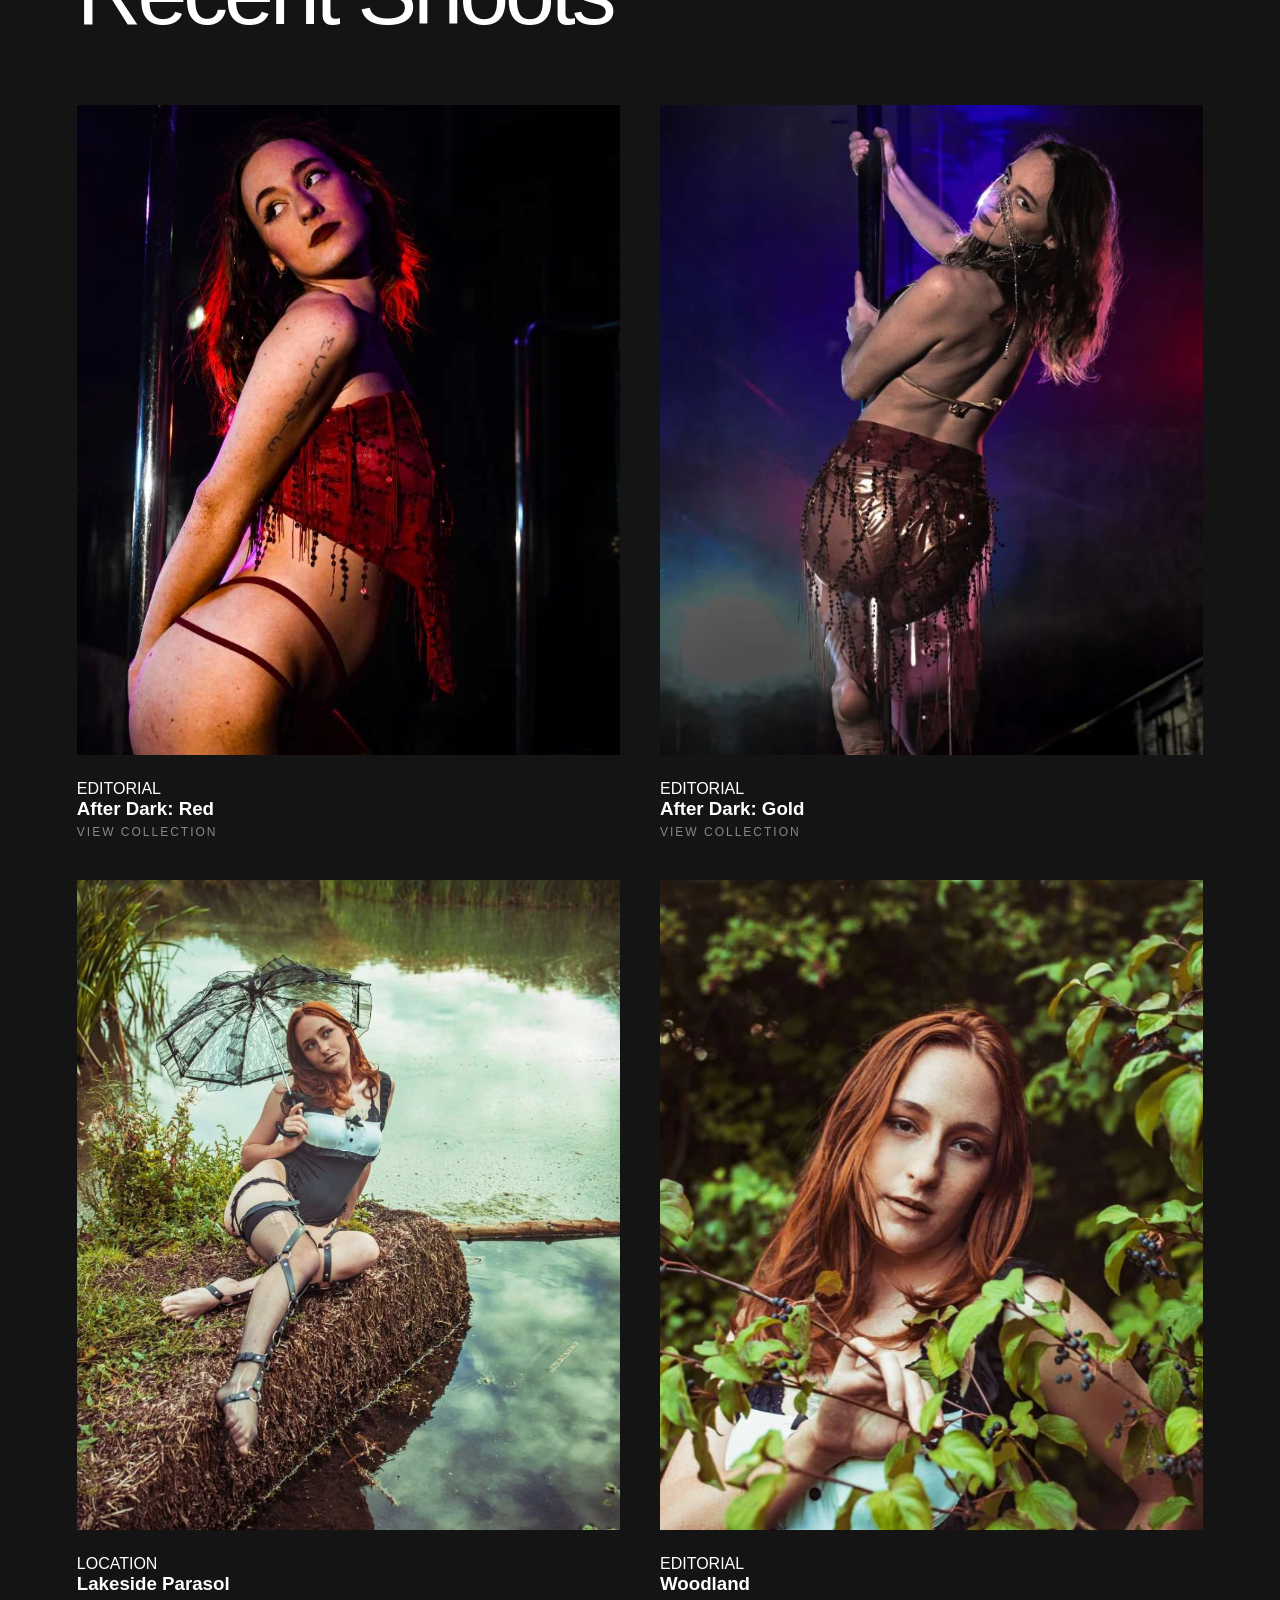
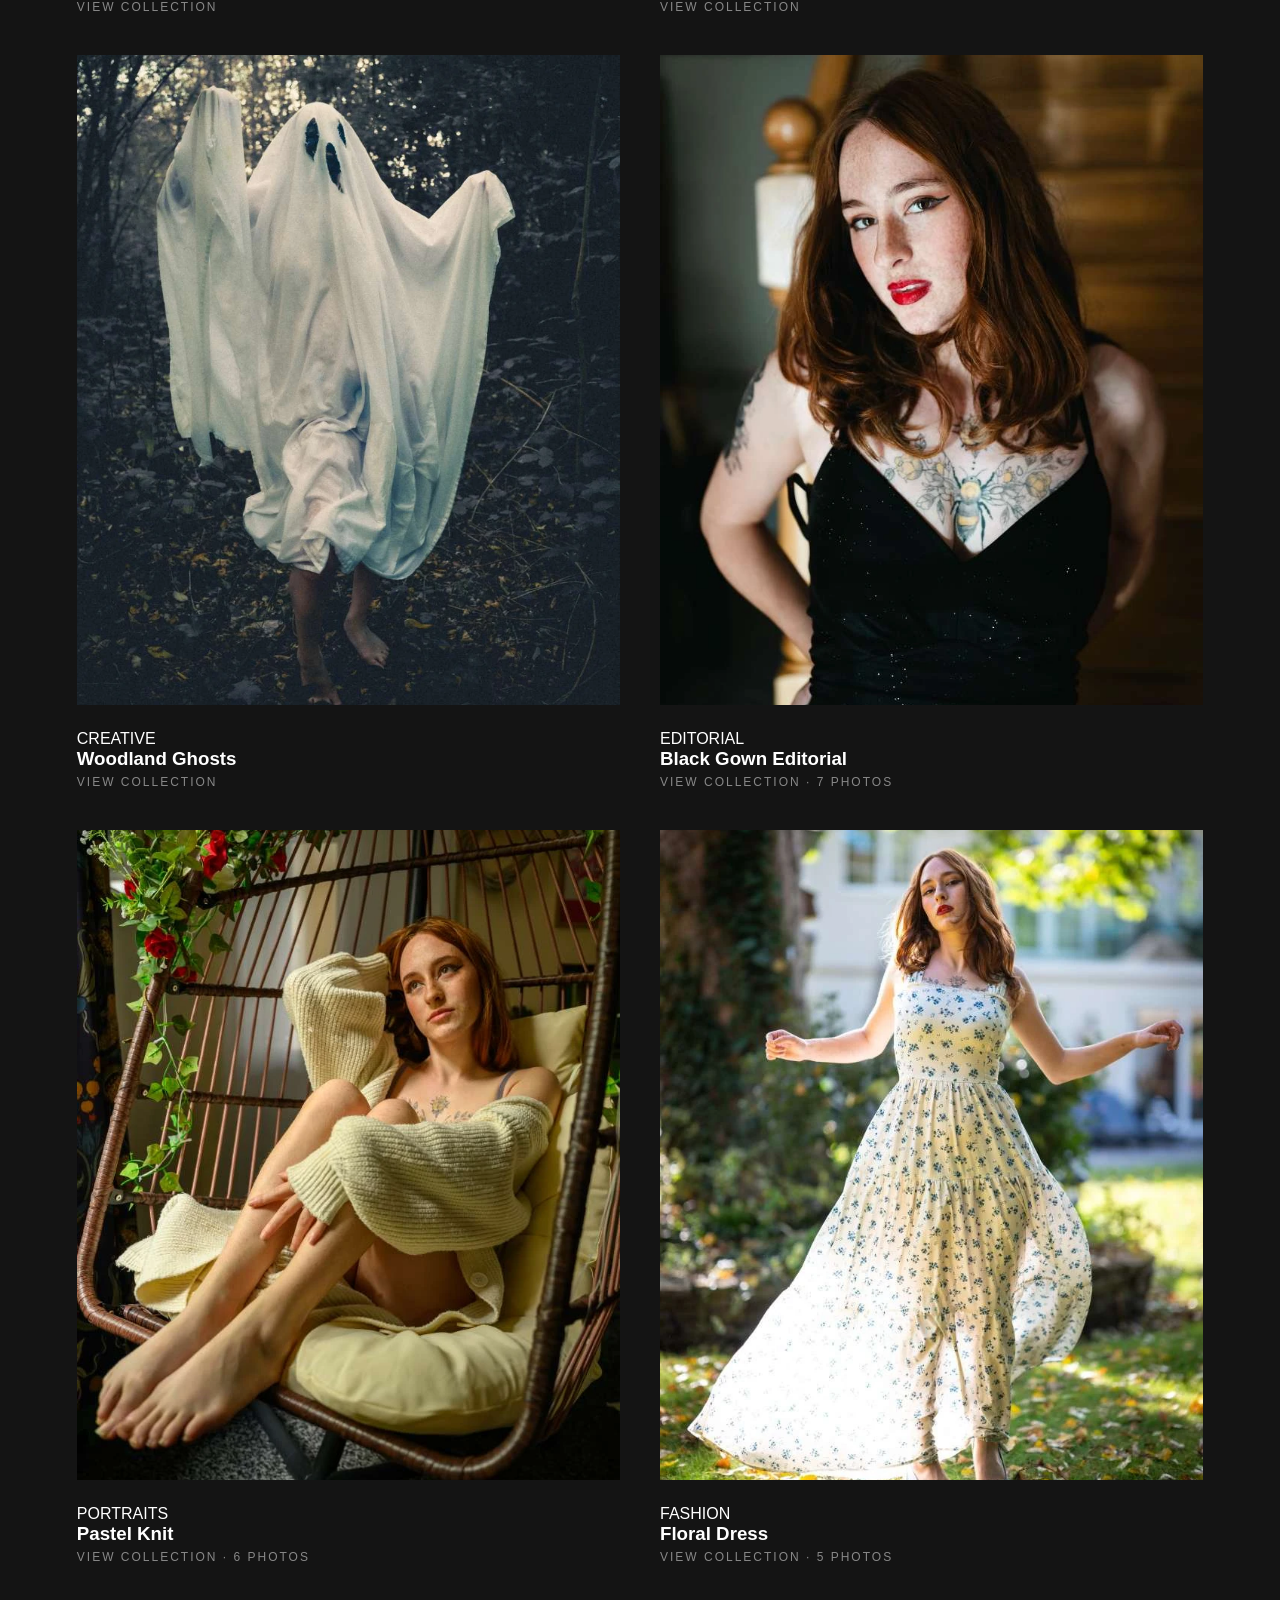
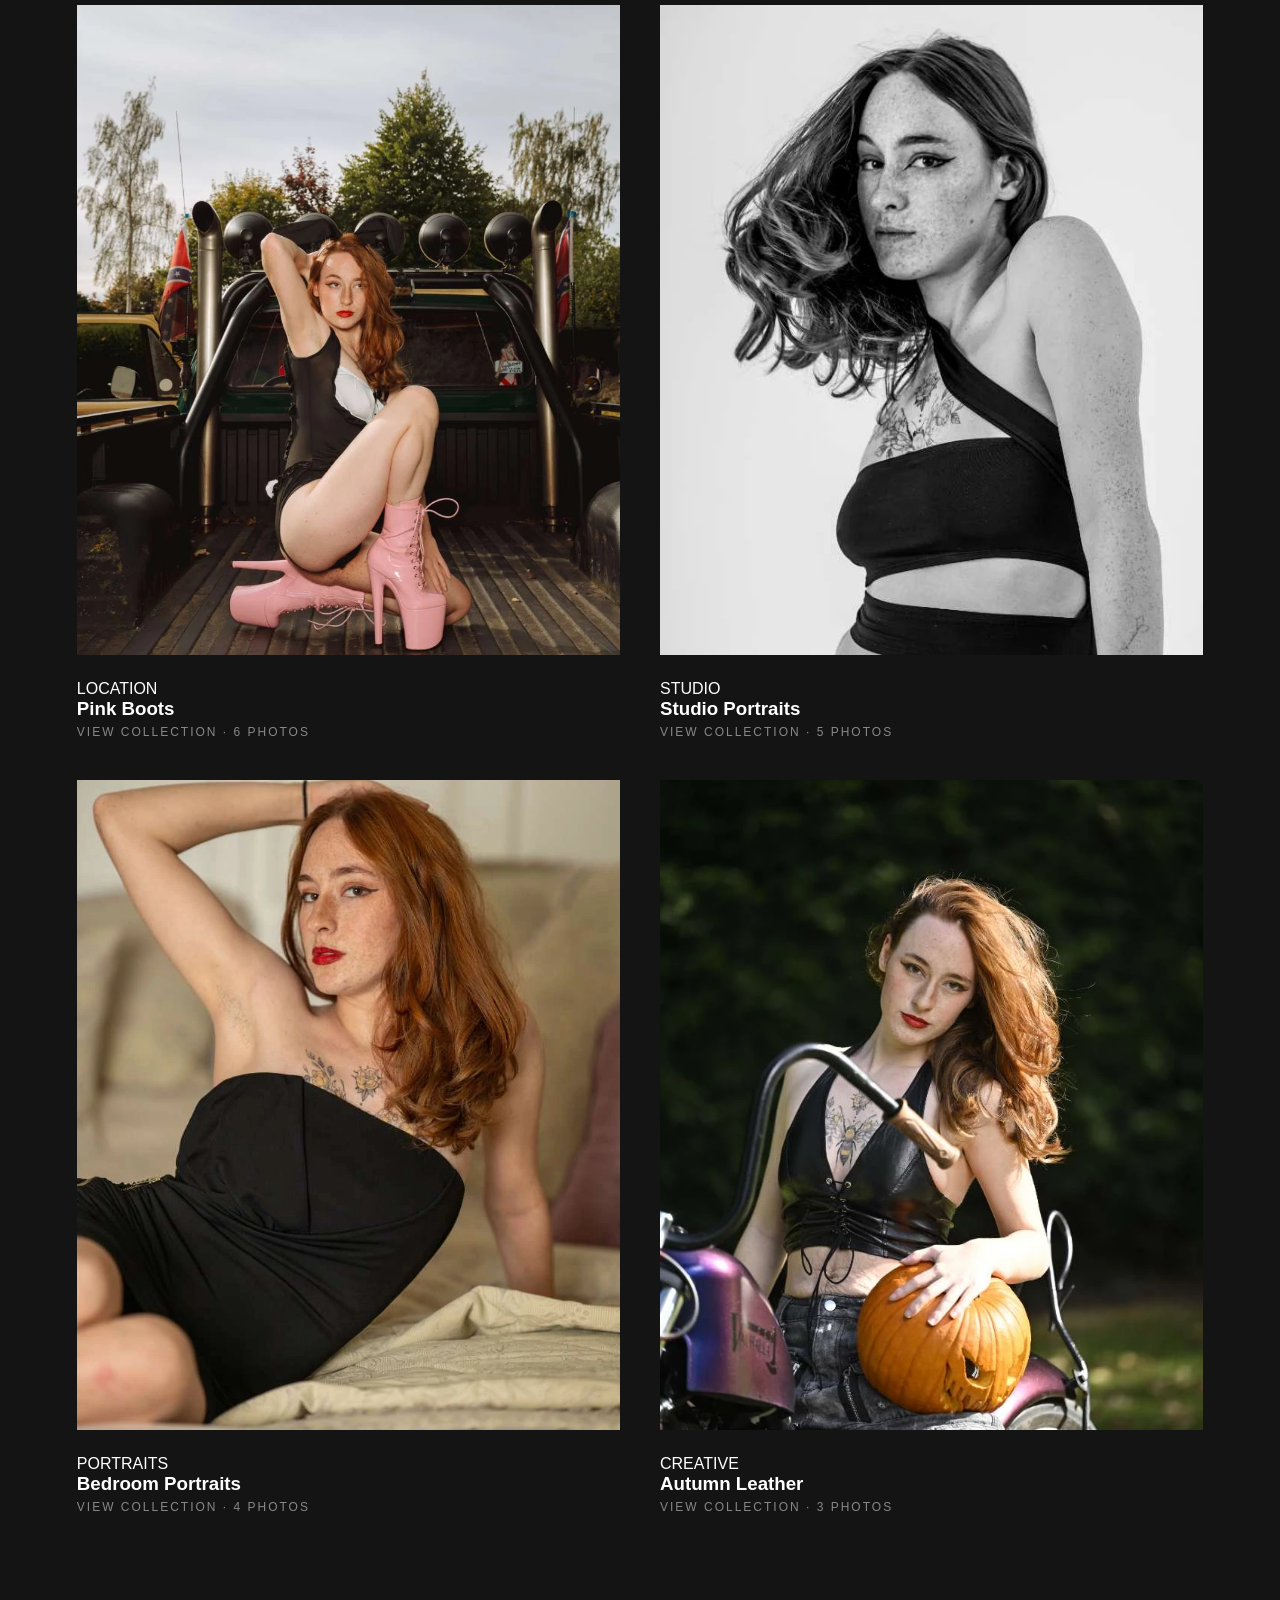
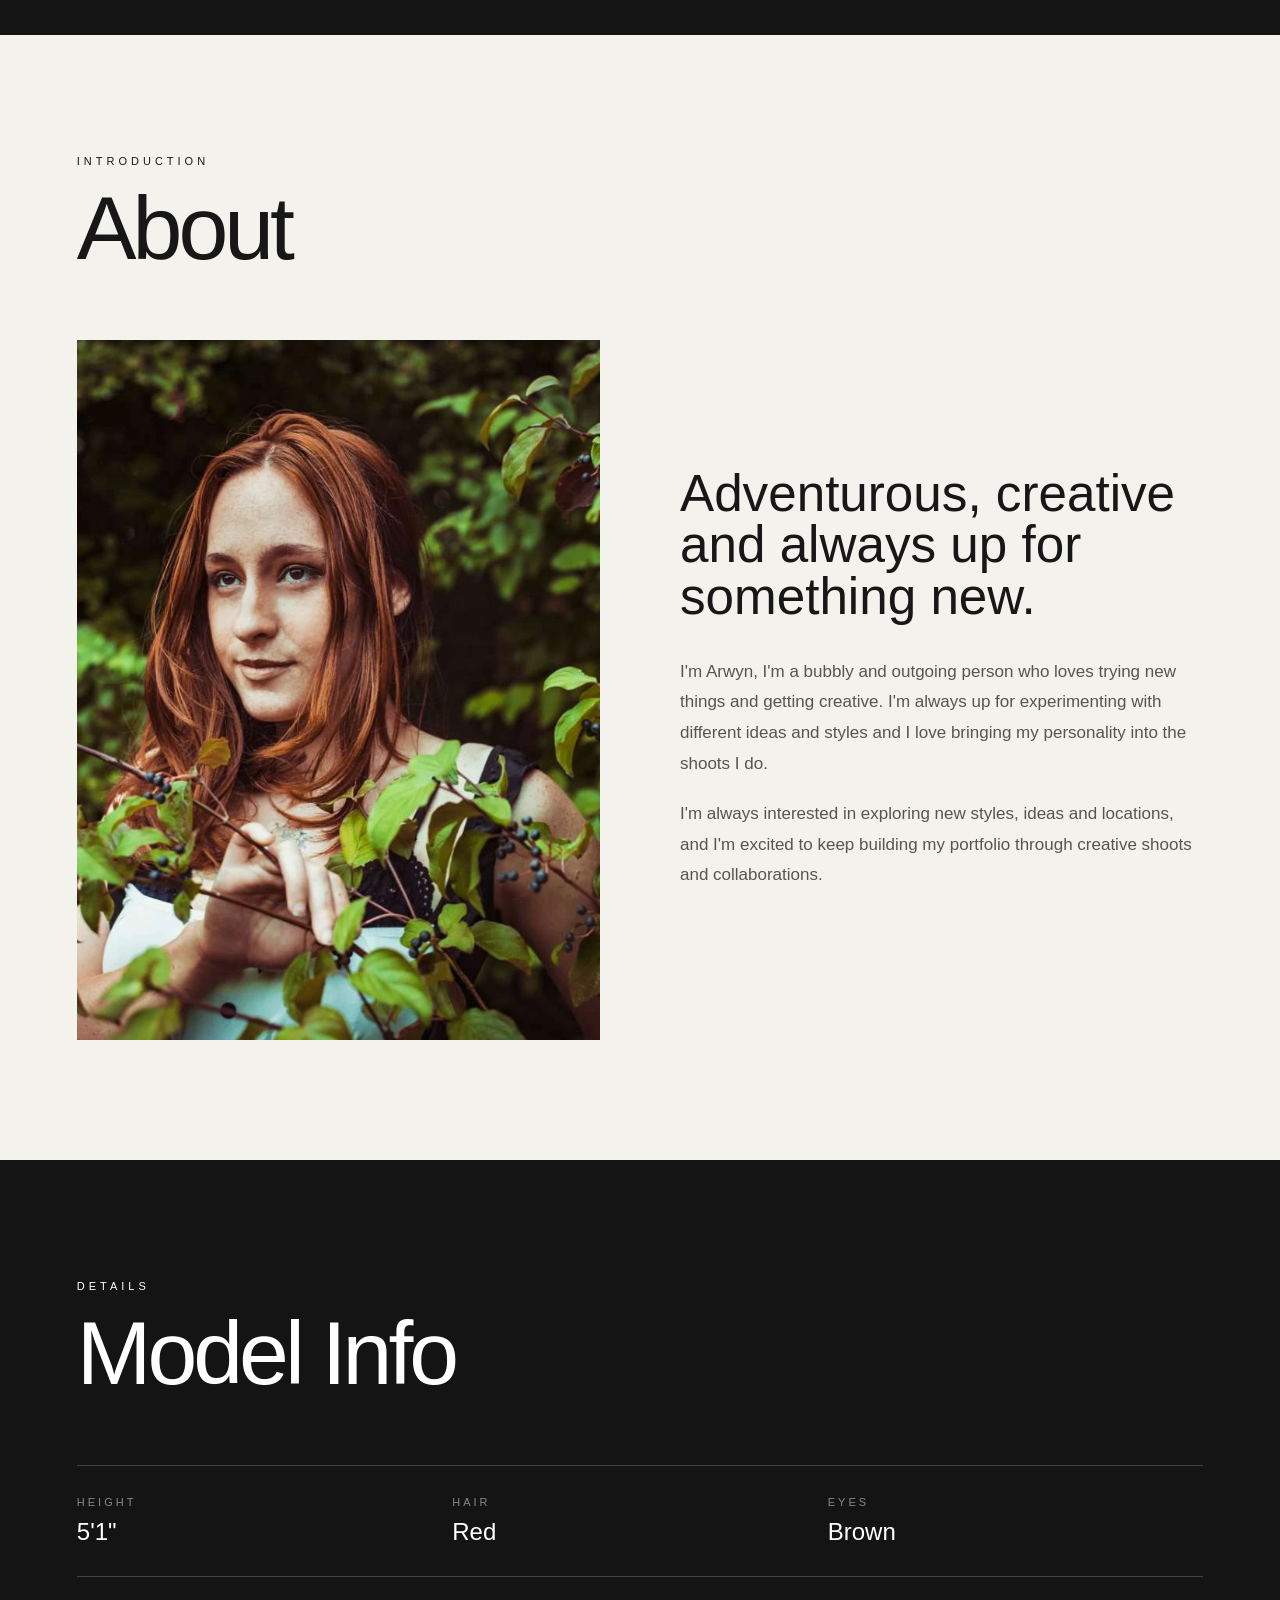
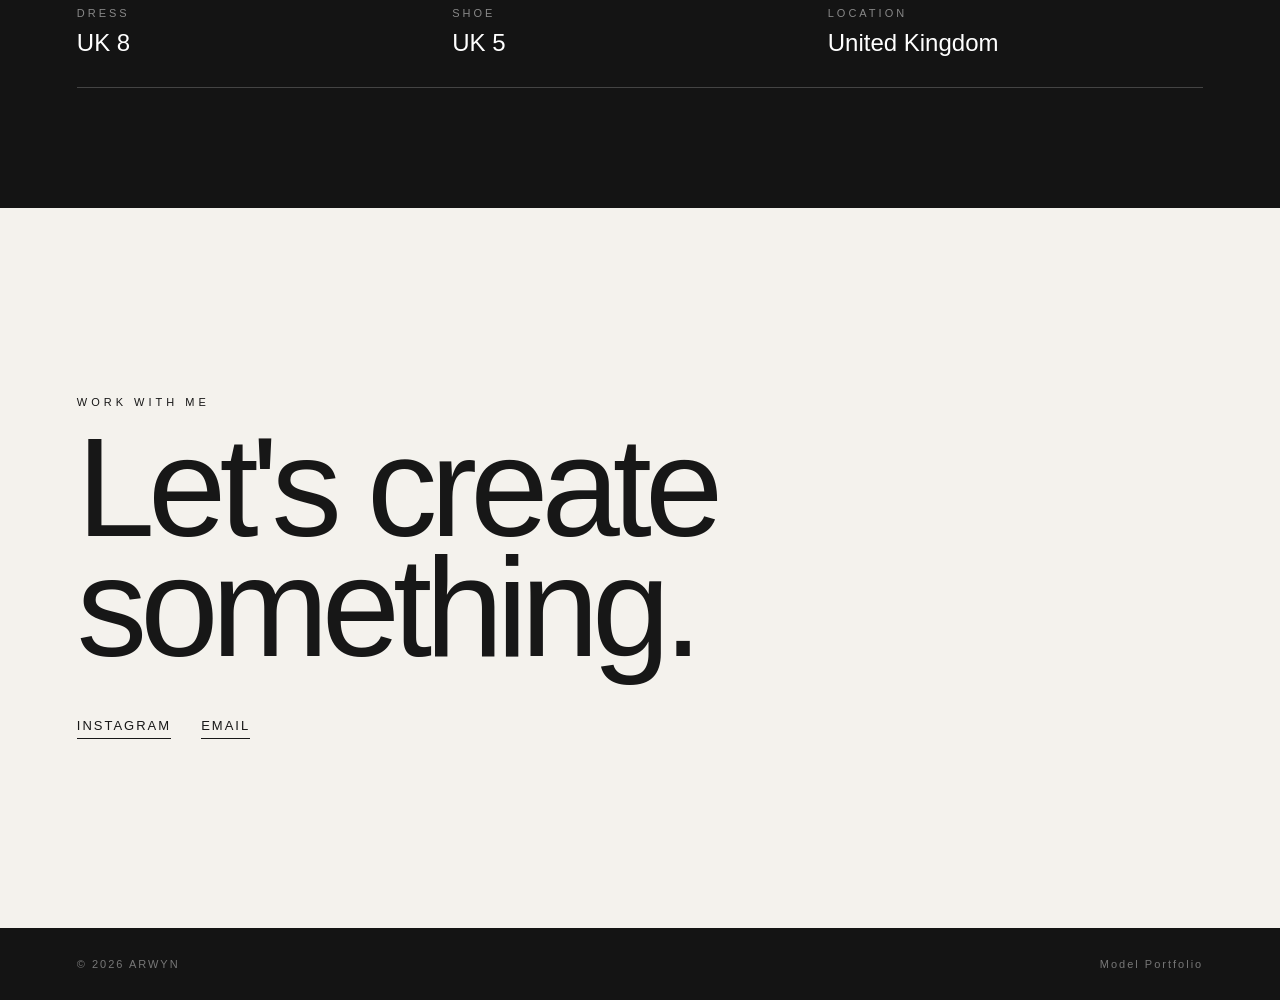
==== commit cfe5c23c: "Add files via upload" ====
--- a/index.html
+++ b/index.html
@@ -25,7 +25,7 @@
 
     <meta
         property="og:image"
-        content="https://ari-models.com/images/shoots/black-gown-editorial/03-arwyn-staircase-seated.webp"
+        content="https://ari-models.com/images/hero/arwyn-black-gown-staircase-wide.webp"
     >
 
     <meta property="og:url" content="https://ari-models.com/">
@@ -330,7 +330,7 @@
 
     <div>
         <span>Height</span>
-        <strong>5'3"</strong>
+        <strong>5'1"</strong>
     </div>
 
     <div>
--- a/style.css
+++ b/style.css
@@ -71,14 +71,13 @@
     color: white;
 
     background:
-        linear-gradient(
-            rgba(0, 0, 0, 0.15),
-            rgba(0, 0, 0, 0.60)
-        ),
-        url("images/shoots/black-gown-editorial/03-arwyn-staircase-seated.webp");
-
+        linear-gradient(90deg, rgba(0, 0, 0, 0.32), rgba(0, 0, 0, 0) 70%),
+        linear-gradient(180deg, rgba(0, 0, 0, 0.50) 0%, rgba(0, 0, 0, 0.05) 38%, rgba(0, 0, 0, 0.68) 100%),
+        url("images/hero/arwyn-black-gown-staircase-wide.webp");
+
+    background-color: #141414;
     background-size: cover;
-    background-position: center top;
+    background-position: center 30%;
     background-repeat: no-repeat;
 
     position: relative;
@@ -95,7 +94,7 @@
 }
 
 .hero h1 {
-    font-size: clamp(80px, 16vw, 230px);
+    font-size: clamp(80px, 14vw, 210px);
     line-height: 0.8;
     letter-spacing: -7px;
     font-weight: 500;
@@ -412,9 +411,17 @@
     .hero {
         padding: 30px;
         padding-bottom: 70px;
-    }
+        background-image:
+            linear-gradient(rgba(0, 0, 0, 0.15), rgba(0, 0, 0, 0.60)),
+            url("images/shoots/black-gown-editorial/03-arwyn-staircase-seated.webp");
+        background-size: cover;
+        background-position: center top;
+    }
+
+    .hero-content { max-width: 100%; }
 
     .hero h1 {
+        font-size: clamp(80px, 16vw, 230px);
         letter-spacing: -4px;
     }
 
